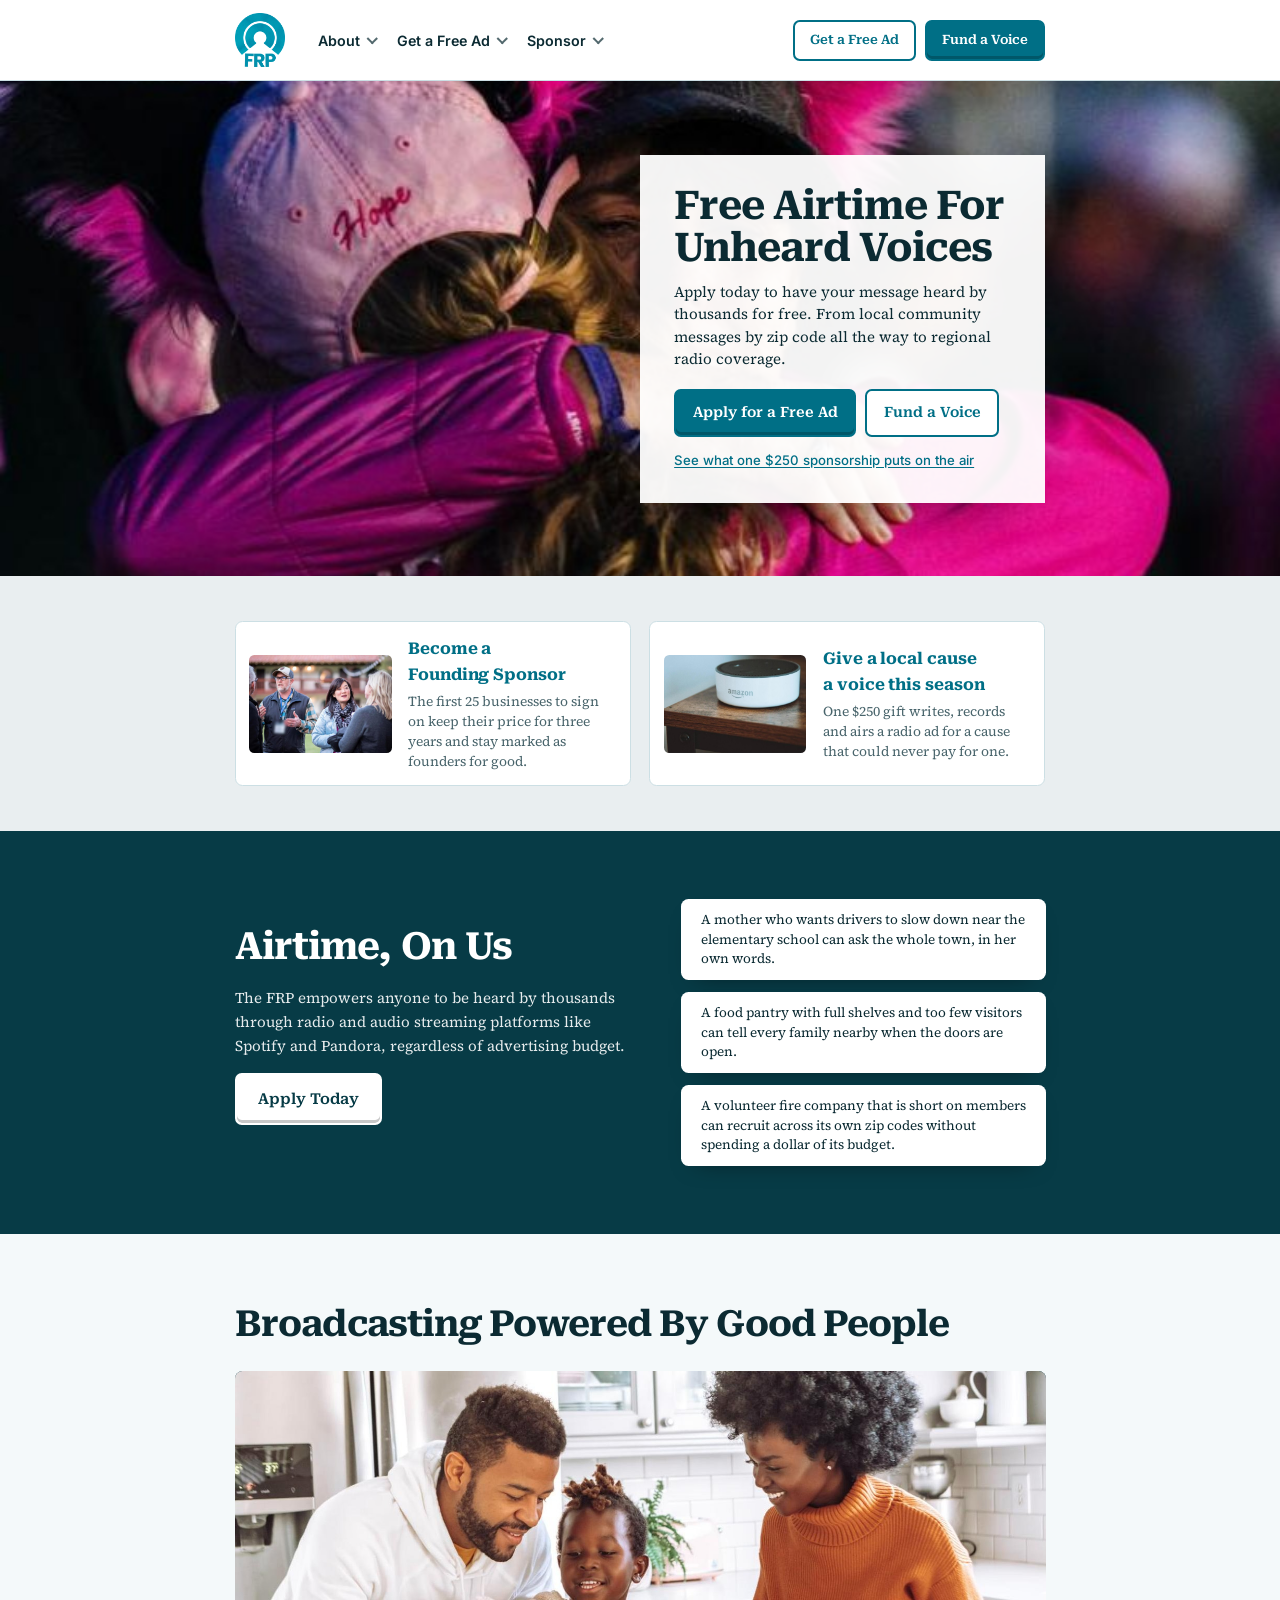
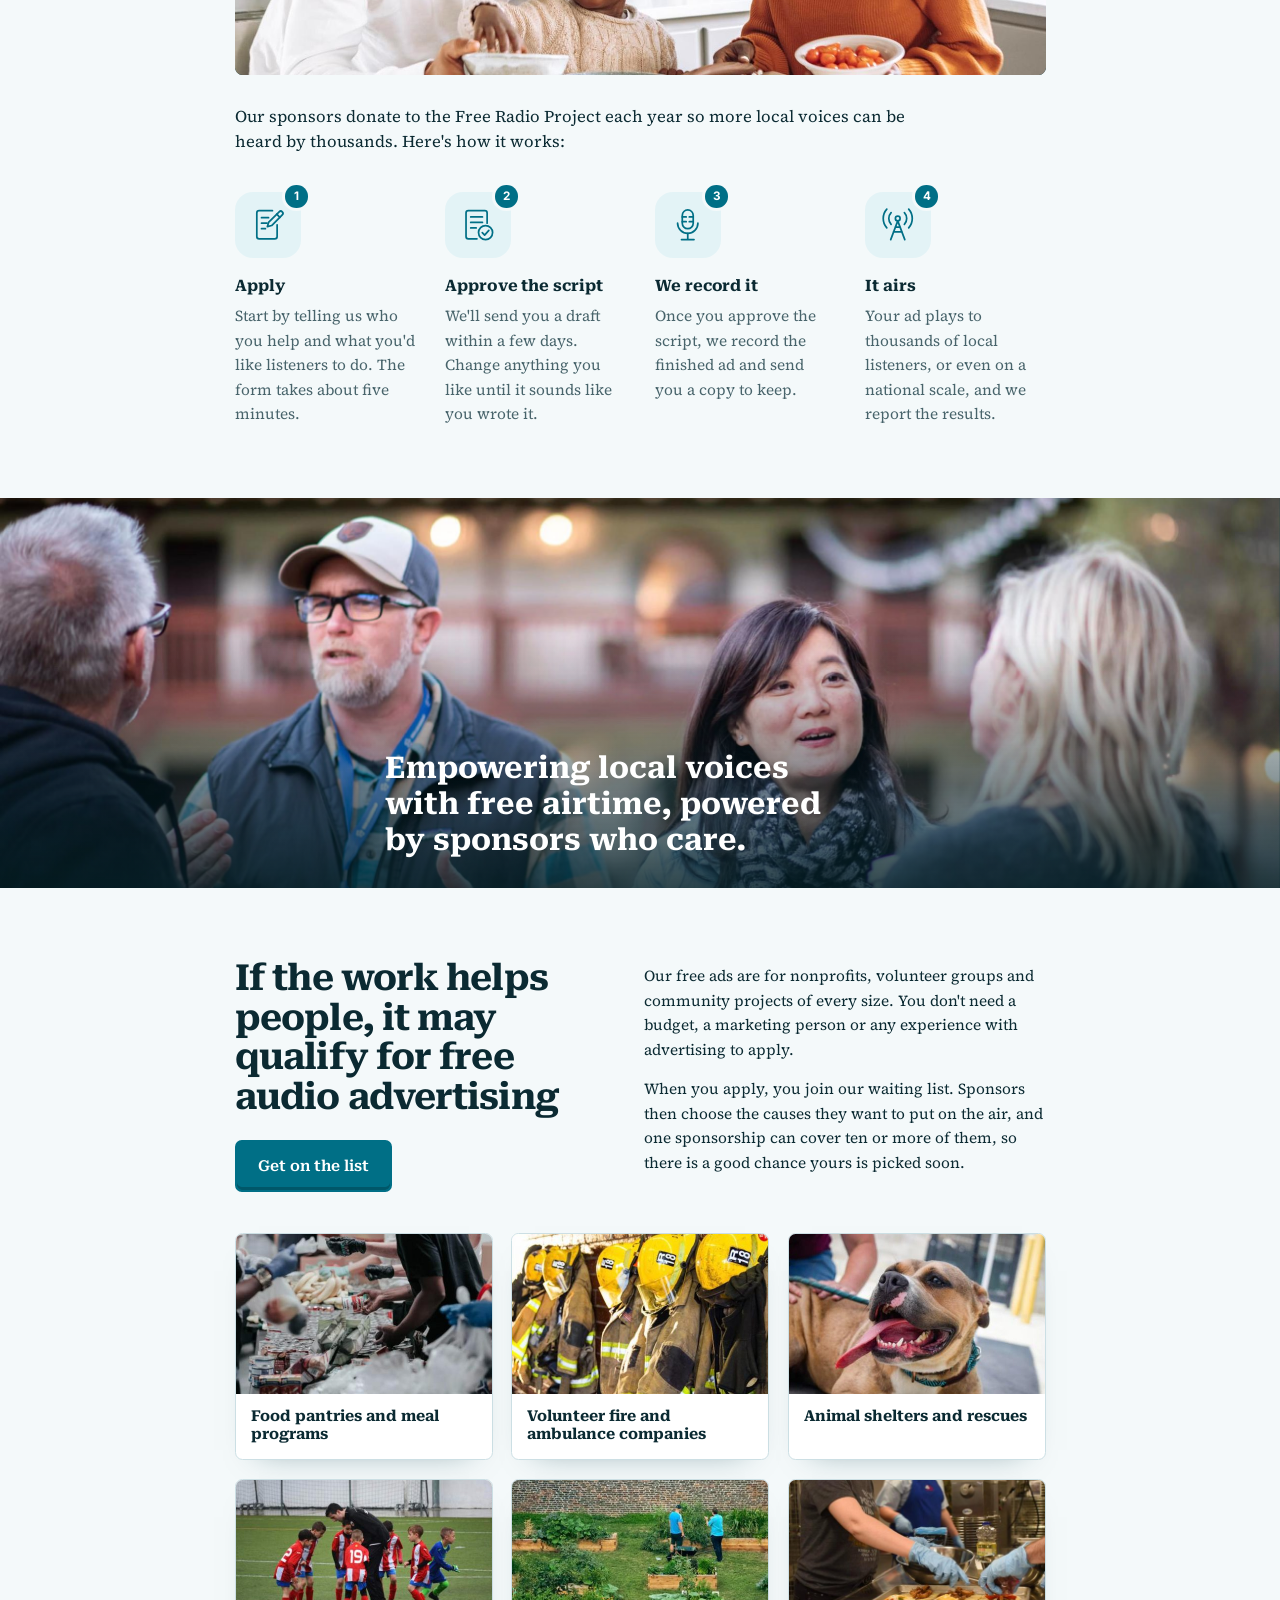
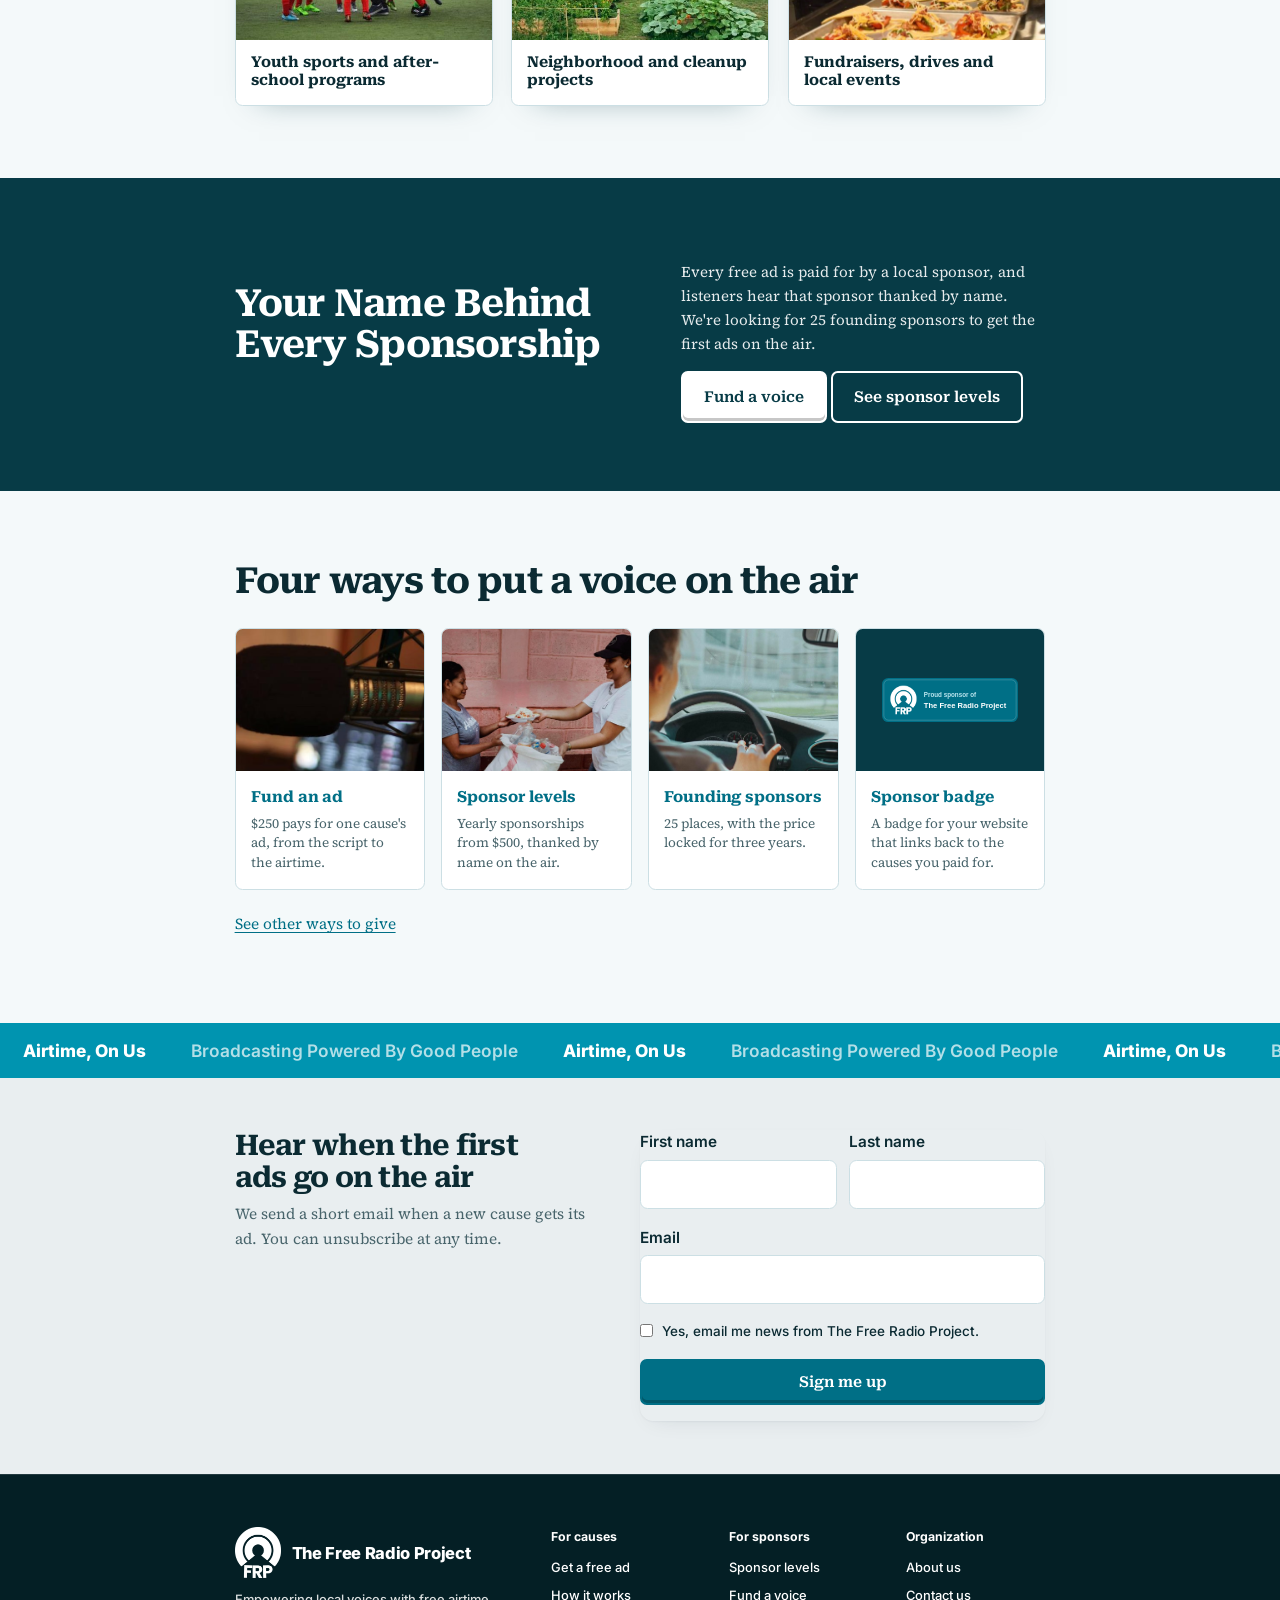
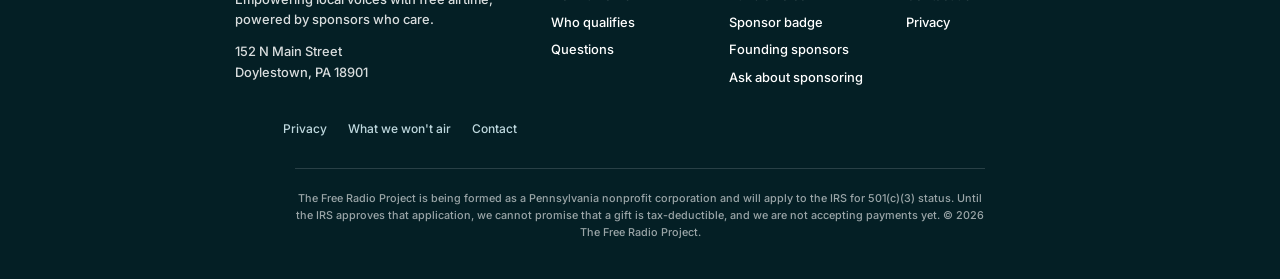
==== index.html @ 2c6e4152 "Connect forms, add email signup band and a stories band that stays hidden until ads exist Co-Authore" ====
<!doctype html>
<html lang="en"><head><script>if(location.hostname.slice(-20)==="freeradioproject.com"){location.replace("https://freeradioproject.org"+location.pathname+location.search+location.hash)}</script><meta charset="utf-8"><meta name="viewport" content="width=device-width,initial-scale=1">
<title>The Free Radio Project | Airtime, On Us</title><meta name="description" content="We write your radio ad, record it and air it for free. Local sponsors pay for the airtime.">
<meta property="og:title" content="The Free Radio Project | Airtime, On Us"><meta property="og:description" content="We write your radio ad, record it and air it for free. Local sponsors pay for the airtime."><meta property="og:type" content="website"><meta property="og:url" content="https://freeradioproject.org/">
<link rel="icon" href="favicon.png" type="image/png"><meta name="theme-color" content="#0094B0"><link rel="canonical" href="https://freeradioproject.org/">
<link rel="stylesheet" href="styles.css"></head><body>
<a class="skip" href="#main">Skip to content</a>
<div class="bar"><header class="wrap top"><a class="brand" href="index.html"><img src="logo.png" alt="The Free Radio Project" width="50" height="56"></a><nav class="nav" aria-label="Main"><div class="menu"><button type="button" aria-expanded="false">About</button><div class="sub"><a href="about.html">Our purpose</a><a href="index.html#how">How it works</a><a href="about.html#founder">Founder</a><a href="about.html#wont-air">What we won't air</a><a href="about.html#contact">Contact</a></div></div><div class="menu"><button type="button" aria-expanded="false">Get a Free Ad</button><div class="sub"><a href="index.html#who">Who qualifies</a><a href="apply.html">Apply</a><a href="apply.html#faq">Questions</a></div></div><div class="menu"><button type="button" aria-expanded="false">Sponsor</button><div class="sub"><a href="sponsors.html">Sponsor levels</a><a href="voices.html">Fund a voice</a><a href="sponsors.html#founding">Founding sponsors</a><a href="voices.html#badge">Sponsor badge</a></div></div></nav><div class="top-cta"><a class="btn small ghost" href="apply.html">Get a Free Ad</a><a class="btn small" href="voices.html">Fund a Voice</a></div></header></div>
<main id="main">
<div class="hero-full"><picture><source media="(max-width:900px)" srcset="img/hero.jpg"><img class="hero-bg" src="img/hero-wide.jpg" alt="Two women hugging at a charity walk" width="2654" height="743"></picture><div class="wrap"><div class="hero-card">
<h1>Free Airtime For Unheard&nbsp;Voices</h1>
<p class="lede">Apply today to have your message heard by thousands for free. From local community messages by zip code all the way to regional radio coverage.</p>
<div class="hero-cta"><a class="btn" href="apply.html">Apply for a Free Ad</a><a class="btn ghost" href="voices.html">Fund a Voice</a></div>
<a class="hero-link" href="voices.html">See what one $250 sponsorship puts on the air</a>
</div></div></div>
<section class="promo"><div class="wrap">
<a class="promo-tile" href="sponsors.html#founding"><img loading="lazy" src="img/hero-neighbors.jpg" alt="Neighbors talking at a community event" width="929" height="741"><div><h3>Become a Founding Sponsor</h3><p>The first 25 businesses to sign on keep their price for three years and stay marked as founders for good.</p></div></a>
<a class="promo-tile" href="voices.html"><img loading="lazy" src="img/speaker.jpg" alt="A smart speaker on a table at home" width="1566" height="629"><div><h3>Give a local cause a voice this season</h3><p>One $250 gift writes, records and airs a radio ad for a cause that could never pay for one.</p></div></a>
</div></section>

<section class="stories" data-stories hidden><div class="wrap"><h2>On the air now</h2><div class="story-cards"></div></div></section>

<section class="band"><div class="wrap">
<div><h2>Airtime, On&nbsp;Us</h2><p class="measure">The FRP empowers anyone to be heard by thousands through radio and audio streaming platforms like Spotify and Pandora, regardless of advertising budget.</p><p><a class="btn" href="apply.html">Apply Today</a></p></div>
<ul class="plain"><li>A mother who wants drivers to slow down near the elementary school can ask the whole town, in her own words.</li><li>A food pantry with full shelves and too few visitors can tell every family nearby when the doors are open.</li><li>A volunteer fire company that is short on members can recruit across its own zip codes without spending a dollar of its budget.</li></ul>
</div></section>

<section id="how"><div class="wrap">
<h2>Broadcasting Powered By Good People</h2>
<img class="wide" loading="lazy" src="img/kitchen.jpg" alt="A family cooking together in their kitchen" width="1557" height="626">
<p class="how-lede">Our sponsors donate to the Free Radio Project each year so more local voices can be heard by thousands. Here's how it works:</p>
<ol class="steps icons"><li><span class="step-ico"><svg class="ico" viewBox="0 0 48 48" width="48" height="48" fill="none" stroke="currentColor" stroke-width="2.2" stroke-linecap="round" stroke-linejoin="round" aria-hidden="true"><path d="M30 6H13a3 3 0 0 0-3 3v30a3 3 0 0 0 3 3h20a3 3 0 0 0 3-3V24"/><path d="M16 15h9M16 22h7M16 29h5"/><path d="M38.6 7.4a2.8 2.8 0 0 1 4 4L29 25l-5.5 1.5L25 21z"/><path d="M35.5 10.5l4 4"/></svg></span><h3>Apply</h3><p>Start by telling us who you help and what you'd like listeners to do. The form takes about five minutes.</p></li><li><span class="step-ico"><svg class="ico" viewBox="0 0 48 48" width="48" height="48" fill="none" stroke="currentColor" stroke-width="2.2" stroke-linecap="round" stroke-linejoin="round" aria-hidden="true"><path d="M36 22V9a3 3 0 0 0-3-3H12a3 3 0 0 0-3 3v30a3 3 0 0 0 3 3h11"/><path d="M15 14h15M15 21h15M15 28h7"/><circle cx="34" cy="34" r="9"/><path d="M29.8 34.2l3 3 5.4-6"/></svg></span><h3>Approve the script</h3><p>We'll send you a draft within a few days. Change anything you like until it sounds like you wrote it.</p></li><li><span class="step-ico"><svg class="ico" viewBox="0 0 48 48" width="48" height="48" fill="none" stroke="currentColor" stroke-width="2.2" stroke-linecap="round" stroke-linejoin="round" aria-hidden="true"><rect x="17" y="5" width="14" height="24" rx="7"/><path d="M17 14h5M17 20h5M26 14h5M26 20h5"/><path d="M11 22a13 13 0 0 0 26 0"/><path d="M24 35v8M16 43h16"/></svg></span><h3>We record it</h3><p>Once you approve the script, we record the finished ad and send you a copy to keep.</p></li><li><span class="step-ico"><svg class="ico" viewBox="0 0 48 48" width="48" height="48" fill="none" stroke="currentColor" stroke-width="2.2" stroke-linecap="round" stroke-linejoin="round" aria-hidden="true"><circle cx="24" cy="16" r="3"/><path d="M24 19l-9 24M24 19l9 24M18.5 33h11M20.800 27h6.400"/><path d="M15.5 8.500a11 11 0 0 0 0 15M32.500 8.500a11 11 0 0 1 0 15"/><path d="M10 4a18 18 0 0 0 0 24M38 4a18 18 0 0 1 0 24"/></svg></span><h3>It airs</h3><p>Your ad plays to thousands of local listeners, or even on a national scale, and we report the results.</p></li></ol>
</div></section>
<div class="bleed-wrap quote"><img src="img/talk.jpg" alt="Neighbors talking at a community event" width="2654" height="1473"><div class="bleed-text"><div class="wrap"><p>Empowering local voices with free airtime, powered by sponsors who care.</p></div></div></div>


<section id="who"><div class="wrap who-sec">
<div class="who-head"><div><h2>If the work helps people, it may qualify for free audio advertising</h2><p><a class="btn" href="apply.html">Get on the list</a></p></div><div><p>Our free ads are for nonprofits, volunteer groups and community projects of every size. You don't need a budget, a marketing person or any experience with advertising to apply.</p><p>When you apply, you join our waiting list. Sponsors then choose the causes they want to put on the air, and one sponsorship can cover ten or more of them, so there is a good chance yours is picked soon.</p></div></div>
<div class="tiles"><figure><img loading="lazy" src="img/food.jpg" alt="Volunteers sorting donated food" width="640" height="460"><figcaption>Food pantries and meal programs</figcaption></figure><figure><img loading="lazy" src="img/fire.jpg" alt="Firefighter coats and helmets hanging in a station" width="640" height="460"><figcaption>Volunteer fire and ambulance companies</figcaption></figure><figure><img loading="lazy" src="img/dog.jpg" alt="A rescue dog being petted" width="640" height="460"><figcaption>Animal shelters and rescues</figcaption></figure><figure><img loading="lazy" src="img/soccer.jpg" alt="A coach talking with a youth soccer team" width="640" height="460"><figcaption>Youth sports and after-school programs</figcaption></figure><figure><img loading="lazy" src="img/garden.jpg" alt="Neighbors working in a community garden" width="640" height="460"><figcaption>Neighborhood and cleanup projects</figcaption></figure><figure><img loading="lazy" src="img/kitchen-tile.jpg" alt="Volunteers preparing trays of food in a community kitchen" width="640" height="460"><figcaption>Fundraisers, drives and local events</figcaption></figure></div>
</div></section>






<section class="band"><div class="wrap">
<div><h2>Your Name Behind Every Sponsorship</h2></div>
<div><p>Every free ad is paid for by a local sponsor, and listeners hear that sponsor thanked by name. We're looking for 25 founding sponsors to get the first ads on the air.</p><a class="btn" href="voices.html">Fund a voice</a> <a class="btn ghost" href="sponsors.html">See sponsor levels</a></div>
</div></section>
<section class="ways"><div class="wrap">
<h2>Four ways to put a voice on the air</h2>
<div class="way-cards">
<a class="way" href="voices.html"><img loading="lazy" src="img/mic.jpg" alt="A studio microphone ready to record" width="888" height="331"><div><h3>Fund an ad</h3><p>$250 pays for one cause's ad, from the script to the airtime.</p></div></a>
<a class="way" href="sponsors.html"><img loading="lazy" src="img/give.jpg" alt="A volunteer smiling as she hands a plate of food to a neighbor" width="1080" height="686"><div><h3>Sponsor levels</h3><p>Yearly sponsorships from $500, thanked by name on the air.</p></div></a>
<a class="way" href="sponsors.html#founding"><img loading="lazy" src="img/drive.jpg" alt="A driver on the road with the radio on" width="1568" height="588"><div><h3>Founding sponsors</h3><p>25 places, with the price locked for three years.</p></div></a>
<a class="way" href="voices.html#badge"><span class="way-badge"><img loading="lazy" src="badge.svg" alt="Proud sponsor of The Free Radio Project badge" width="260" height="84"></span><div><h3>Sponsor badge</h3><p>A badge for your website that links back to the causes you paid for.</p></div></a>
</div>
<p><a href="sponsors.html#ask">See other ways to give</a></p>
</div></section></main>
<div class="ticker" aria-hidden="true"><div><span>Airtime, On Us</span><span>Broadcasting Powered By Good People</span><span>Airtime, On Us</span><span>Broadcasting Powered By Good People</span><span>Airtime, On Us</span><span>Broadcasting Powered By Good People</span><span>Airtime, On Us</span><span>Broadcasting Powered By Good People</span><span>Airtime, On Us</span><span>Broadcasting Powered By Good People</span><span>Airtime, On Us</span><span>Broadcasting Powered By Good People</span></div></div>
<section class="signup"><div class="wrap"><div><h2>Hear when the first ads go on the air</h2><p>We send a short email when a new cause gets its ad. You can unsubscribe at any time.</p></div>
<form data-form="newsletter" data-done="Thank you. You are on the list.">
<div class="two"><label>First name<input name="first_name" autocomplete="given-name" required></label><label>Last name<input name="last_name" autocomplete="family-name" required></label></div>
<label>Email<input type="email" name="email" autocomplete="email" required></label>
<label class="check"><input type="checkbox" name="consent" value="yes" required><span>Yes, email me news from The Free Radio Project.</span></label>
<div class="hp" aria-hidden="true"><label>Leave this empty<input name="website" tabindex="-1" autocomplete="off"></label></div>
<button class="btn" type="submit">Sign me up</button><p class="status" role="status"></p>
</form></div></section>
<footer><div class="wrap"><div class="cols">
<div><a class="brand" href="index.html"><img src="logo-white.png" alt="" width="58" height="64">The Free Radio Project</a><p>Empowering local voices with free airtime, powered by sponsors who care.</p><p>152 N Main Street<br>Doylestown, PA 18901</p></div>
<div><h4>For causes</h4><ul><li><a href="apply.html">Get a free ad</a></li><li><a href="index.html#how">How it works</a></li><li><a href="index.html#who">Who qualifies</a></li><li><a href="apply.html#faq">Questions</a></li></ul></div>
<div><h4>For sponsors</h4><ul><li><a href="sponsors.html">Sponsor levels</a></li><li><a href="voices.html">Fund a voice</a></li><li><a href="voices.html#badge">Sponsor badge</a></li><li><a href="sponsors.html#founding">Founding sponsors</a></li><li><a href="sponsors.html#ask">Ask about sponsoring</a></li></ul></div>
<div><h4>Organization</h4><ul><li><a href="about.html">About us</a></li><li><a href="about.html#contact">Contact us</a></li><li><a href="privacy.html">Privacy</a></li></ul></div>
</div><p class="legal"><a href="privacy.html">Privacy</a><a href="about.html#wont-air">What we won't air</a><a href="about.html#contact">Contact</a></p><small>The Free Radio Project is being formed as a Pennsylvania nonprofit corporation and will apply to the IRS for 501(c)(3) status. Until the IRS approves that application, we cannot promise that a gift is tax-deductible, and we are not accepting payments yet. &copy; 2026 The Free Radio Project.</small></div></footer>
<script>window.HMFF_FORM_ENDPOINT="https://hook.us2.make.com/hjlm2qmpsatp27aw465t7ad369q92t67";window.FRP_VOICES={waiting:[],onair:[]};</script><script src="site.js"></script></body></html>
---- styles.css ----
@font-face{font-family:'Roboto Serif';font-style:normal;font-weight:600;font-display:swap;src:url(fonts/roboto-serif-latin-600-normal.woff2) format('woff2')}
@font-face{font-family:'Roboto Serif';font-style:normal;font-weight:700;font-display:swap;src:url(fonts/roboto-serif-latin-700-normal.woff2) format('woff2')}
@font-face{font-family:'Roboto Serif';font-style:normal;font-weight:800;font-display:swap;src:url(fonts/roboto-serif-latin-800-normal.woff2) format('woff2')}
@font-face{font-family:'Inter';font-style:normal;font-weight:500;font-display:swap;src:url(fonts/inter-latin-500-normal.woff2) format('woff2')}
@font-face{font-family:'Inter';font-style:normal;font-weight:600;font-display:swap;src:url(fonts/inter-latin-600-normal.woff2) format('woff2')}
@font-face{font-family:'Inter';font-style:normal;font-weight:700;font-display:swap;src:url(fonts/inter-latin-700-normal.woff2) format('woff2')}
@font-face{font-family:'Inter';font-style:normal;font-weight:800;font-display:swap;src:url(fonts/inter-latin-800-normal.woff2) format('woff2')}
@font-face{font-family:'Source Serif 4';font-style:normal;font-weight:400;font-display:swap;src:url(fonts/source-serif-4-latin-400-normal.woff2) format('woff2')}
@font-face{font-family:'Source Serif 4';font-style:normal;font-weight:600;font-display:swap;src:url(fonts/source-serif-4-latin-600-normal.woff2) format('woff2')}
:root{
  --sky:#F2F6FA; --ink:#0F2238; --amber:#FFB200; --needle:#E23A2E;
  --slate:#4D6680; --line:#C9D6E3; --white:#FFFFFF;
  --display:"Roboto Serif",Georgia,serif;
  --body:"Source Serif 4",Georgia,"Times New Roman",serif;--ui:"Inter",system-ui,sans-serif;
}
*{box-sizing:border-box}
html{scroll-behavior:smooth}
body{margin:0;background:var(--sky);color:var(--ink);font-family:var(--body);font-size:1.0625rem;line-height:1.6}
img,svg{max-width:100%}
a{color:var(--ink);text-underline-offset:.18em}
a:focus-visible,button:focus-visible,input:focus-visible,select:focus-visible,textarea:focus-visible,.station:focus-visible{outline:3px solid var(--needle);outline-offset:3px}
.wrap{max-width:68rem;margin:0 auto;padding:0 1.5rem}
.skip{position:absolute;left:-999px}
.skip:focus{left:1rem;top:1rem;background:var(--white);padding:.5rem 1rem;z-index:9}

/* header */
.top{display:flex;align-items:center;justify-content:space-between;gap:1rem;padding-block:1.25rem;flex-wrap:wrap}
.brand{font-family:var(--display);font-weight:800;font-size:1.35rem;letter-spacing:-.02em;text-decoration:none;display:flex;align-items:center;gap:.55rem}
.brand i{display:inline-block;width:.8rem;height:.8rem;border-radius:50%;background:var(--needle)}
.nav{display:flex;gap:1.4rem;flex-wrap:wrap;align-items:center}
.nav a{text-decoration:none;font-weight:500}
.nav a:hover{text-decoration:underline}
.nav a[aria-current=page]{text-decoration:underline;text-decoration-thickness:2px}
.btn{display:inline-block;background:var(--ink);color:var(--white);font-family:var(--body);font-weight:600;font-size:1rem;padding:.8rem 1.4rem;border-radius:999px;border:2px solid var(--ink);text-decoration:none;cursor:pointer}
.btn:hover{background:var(--white);color:var(--ink)}
.btn.amber{background:var(--amber);color:var(--ink);border-color:var(--amber)}
.btn.amber:hover{background:var(--white)}
.btn.ghost{background:transparent;color:var(--ink)}
.btn.ghost:hover{background:var(--ink);color:var(--white)}

/* hero */
.hero{padding-block:3.5rem 2rem}
.hero h1{font-family:var(--display);font-weight:800;font-size:clamp(2.6rem,9.5vw,7.25rem);line-height:.92;letter-spacing:-.045em;margin:0 0 1.5rem}
.hero p.lede{font-size:clamp(1.15rem,2.2vw,1.45rem);max-width:36rem;margin:0 0 2rem;line-height:1.45}
.cta{display:flex;gap:.8rem;flex-wrap:wrap}

/* dial */
.dial{margin:3rem 0 0;background:var(--ink);color:var(--white);border-radius:1.25rem;padding:1.75rem 1.5rem 1.5rem}
.dial-band{position:relative;height:5.5rem;border-bottom:2px solid rgba(255,255,255,.35);
  background:repeating-linear-gradient(90deg,rgba(255,255,255,.55) 0 2px,transparent 2px 2.5%),repeating-linear-gradient(90deg,rgba(255,255,255,.9) 0 2px,transparent 2px 12.5%);
  background-size:100% 1rem,100% 2rem;background-repeat:no-repeat;background-position:bottom left,bottom left}
.needle{position:absolute;top:0;bottom:-2px;left:6.25%;width:4px;margin-left:-2px;background:var(--needle);border-radius:2px;transition:left .5s cubic-bezier(.3,.8,.3,1)}
.needle::before{content:"";position:absolute;top:-.35rem;left:50%;width:1rem;height:1rem;margin-left:-.5rem;border-radius:50%;background:var(--needle)}
.stations{display:grid;grid-template-columns:repeat(8,1fr);margin-top:.75rem}
.station{background:none;border:0;color:rgba(255,255,255,.7);font:500 .95rem/1.2 var(--body);padding:.6rem .2rem;cursor:pointer;text-align:center;border-radius:.4rem}
.station[aria-pressed=true]{color:var(--amber);font-weight:700}
.sample{margin:1.25rem 0 0;padding-top:1.25rem;border-top:1px solid rgba(255,255,255,.2);min-height:7.5rem}
.sample small{display:block;color:rgba(255,255,255,.65);margin-bottom:.4rem;font-size:.9rem}
.sample q{font-family:var(--display);font-weight:600;font-size:clamp(1.2rem,2.6vw,1.75rem);line-height:1.3;quotes:"\201C" "\201D"}

/* sections */
section{padding:4.5rem 0}
h2{font-family:var(--display);font-weight:800;font-size:clamp(2.1rem,5vw,3.6rem);line-height:1;letter-spacing:-.035em;margin:0 0 1.25rem}
h3{font-family:var(--display);font-weight:700;font-size:1.4rem;letter-spacing:-.015em;margin:0 0 .4rem}
.measure{max-width:40rem}
.split{display:grid;grid-template-columns:1fr 1fr;gap:3rem;align-items:start}
.steps{list-style:none;margin:2.5rem 0 0;padding:0;display:grid;grid-template-columns:repeat(4,1fr);gap:2rem;counter-reset:s}
.steps li{counter-increment:s;border-top:3px solid var(--ink);padding-top:1rem}
.steps li::before{content:counter(s);font-family:var(--display);font-weight:800;font-size:2.4rem;line-height:1;display:block;margin-bottom:.5rem}
.steps p{margin:0;color:var(--slate)}
.band{background:var(--amber)}
.band .wrap{display:grid;grid-template-columns:1.1fr 1fr;gap:3rem;align-items:center}
.band h2{font-size:clamp(2.6rem,7vw,5rem)}
.plain{list-style:none;padding:0;margin:0}
.plain li{padding:1rem 0;border-top:1px solid var(--line)}
.plain li:last-child{border-bottom:1px solid var(--line)}
.band .plain li{border-color:rgba(15,34,56,.3)}
.plain strong{font-family:var(--display);font-size:1.15rem}
.who{columns:2;column-gap:3rem;padding:0;margin:1.5rem 0 0;list-style:none}
.who li{padding:.55rem 0;border-bottom:1px solid var(--line);break-inside:avoid}
.ledger{width:100%;border-collapse:collapse;margin-top:1.5rem}
.ledger th,.ledger td{text-align:left;padding:.9rem .75rem .9rem 0;border-bottom:1px solid var(--line);vertical-align:top}
.ledger th{font-family:var(--display);font-size:1.1rem;white-space:nowrap}
.ledger td.amt{font-family:var(--display);font-weight:700;white-space:nowrap}
.note{background:var(--white);border-left:5px solid var(--amber);padding:1.1rem 1.25rem;border-radius:0 .6rem .6rem 0;margin:1.5rem 0}
.muted{color:var(--slate)}

/* forms */
form{display:grid;gap:1.1rem;max-width:36rem}
label{font-weight:600;display:grid;gap:.35rem}
label span{font-weight:400;color:var(--slate);font-size:.95rem}
input,select,textarea{font:inherit;color:var(--ink);background:var(--white);border:2px solid var(--line);border-radius:.6rem;padding:.75rem .9rem;width:100%}
input:hover,select:hover,textarea:hover{border-color:var(--slate)}
textarea{min-height:8rem;resize:vertical}
.hp{position:absolute;left:-9999px}
.status{font-weight:600;margin:0}
.status.ok{color:#17663A}.status.err{color:#B3261E}

/* footer */
footer{background:var(--ink);color:rgba(255,255,255,.85);padding:3rem 0;margin-top:3rem}
footer a{color:var(--white)}
footer .cols{display:grid;grid-template-columns:2fr 1fr 1fr;gap:2.5rem}
footer .brand{color:var(--white)}
footer ul{list-style:none;padding:0;margin:0;display:grid;gap:.45rem}
footer small{display:block;margin-top:2rem;color:rgba(255,255,255,.6);max-width:48rem}

@media (max-width:820px){
  .split,.band .wrap,footer .cols{grid-template-columns:1fr;gap:2rem}
  .steps{grid-template-columns:1fr 1fr}
  .stations{grid-template-columns:repeat(4,1fr);row-gap:.25rem}
  .who{columns:1}
  section{padding:3.25rem 0}
  .ledger th{white-space:normal}
}
@media (max-width:480px){.steps{grid-template-columns:1fr}}
@media (prefers-reduced-motion:reduce){.needle{transition:none}html{scroll-behavior:auto}}

/* refinement pass */
html{-webkit-text-size-adjust:100%}
body{-webkit-font-smoothing:antialiased;-moz-osx-font-smoothing:grayscale;text-rendering:optimizeLegibility}
::selection{background:var(--amber);color:var(--ink)}
h1,h2,h3{text-wrap:balance}
p{text-wrap:pretty}
h2{font-size:clamp(1.9rem,4.2vw,3rem);line-height:1.04;letter-spacing:-.03em}
.band h2{font-size:clamp(2.4rem,6vw,4.25rem)}
h4{font-family:var(--display);font-size:.95rem;font-weight:700;margin:0 0 .75rem;color:var(--white)}
.bar{position:sticky;top:0;z-index:5;background:rgba(242,246,250,.94);backdrop-filter:saturate(1.4) blur(8px);border-bottom:1px solid var(--line)}
.top{padding-block:.85rem}
.nav{gap:1.6rem}
.nav a:not(.btn){font-size:.98rem;padding:.35rem 0;border-bottom:2px solid transparent}
.nav a:not(.btn):hover{text-decoration:none;border-bottom-color:var(--line)}
.nav a[aria-current=page]:not(.btn){text-decoration:none;border-bottom-color:var(--ink)}
.btn{transition:background-color .15s,color .15s,transform .05s}
.btn:active{transform:translateY(1px)}
.btn.small{padding:.5rem 1rem;font-size:.92rem}
.hero{padding-block:4.5rem 3.5rem}
.status-line{margin:1.75rem 0 0;color:var(--slate);font-size:.98rem;padding-left:1rem;border-left:3px solid var(--amber)}
.crumb{padding-block:1.25rem 0;font-size:.92rem;color:var(--slate);display:flex;gap:.5rem}
.crumb a{color:var(--slate)}
.crumb+.wrap>section{padding-top:2rem}
.steps li{border-top-width:2px}
.steps h3{font-size:1.2rem}
.ledger{font-size:1rem}
.ledger th,.ledger td{padding:1.05rem 1.25rem 1.05rem 0}
.ledger thead th{font-family:var(--body);font-size:.85rem;font-weight:600;color:var(--slate);border-bottom:2px solid var(--ink);padding-block:.6rem}
.ledger tbody tr:hover{background:rgba(255,255,255,.6)}
.faq details{border-top:1px solid var(--line)}
.faq details:last-child{border-bottom:1px solid var(--line)}
.faq summary{cursor:pointer;list-style:none;padding:1.05rem 2rem 1.05rem 0;font-family:var(--display);font-weight:700;font-size:1.12rem;position:relative}
.faq summary::-webkit-details-marker{display:none}
.faq summary::after{content:"+";position:absolute;right:.25rem;top:.85rem;font-weight:500;font-size:1.4rem;color:var(--slate)}
.faq details[open] summary::after{content:"\2212"}
.faq details p{margin:0 0 1.15rem;max-width:36rem;color:var(--slate)}
form{background:var(--white);padding:1.75rem;border:1px solid var(--line);border-radius:.9rem;box-shadow:0 1px 2px rgba(15,34,56,.04),0 8px 24px -12px rgba(15,34,56,.12)}
input,select,textarea{border-width:1.5px;border-radius:.5rem}
input:focus,select:focus,textarea:focus{border-color:var(--ink)}
.note{border:1px solid var(--line);border-left:5px solid var(--amber)}
footer{padding:3.5rem 0 2.5rem;margin-top:0}
footer .cols{grid-template-columns:2fr 1fr 1fr 1fr}
footer p{margin:.75rem 0 0;max-width:22rem}
footer a{text-decoration:none}
footer a:hover{text-decoration:underline}
footer small{border-top:1px solid rgba(255,255,255,.15);padding-top:1.5rem;max-width:none;line-height:1.55}
@media (max-width:820px){footer .cols{grid-template-columns:1fr 1fr}.nav{gap:1rem}.nav .btn.small{display:none}.hero{padding-block:2.75rem 2.5rem}form{padding:1.25rem}}
@media print{.bar,footer,.cta,form{display:none}body{background:#fff;font-size:11pt}section{padding:1rem 0}.band{background:none}}


/* FRP brand colors, taken from the logo */
:root{--sky:#F4F9FA;--ink:#0B2A32;--amber:#0094B0;--needle:#0094B0;--slate:#48646B;--line:#CCDFE4;--teal:#0094B0;--teal-dark:#006F86;--deep:#073B46}
.brand{gap:.7rem}
.brand img{display:block;height:2.6rem;width:auto}
footer .brand img{height:3.4rem}
.bar{background:rgba(244,249,250,.95)}
a{color:var(--teal-dark)}
.nav a,.brand,.crumb a{color:var(--ink)}
.btn{background:var(--teal-dark);border-color:var(--teal-dark);color:#fff}
.btn:hover{background:#fff;color:var(--teal-dark)}
.btn.ghost{background:transparent;color:var(--teal-dark)}
.btn.ghost:hover{background:var(--teal-dark);color:#fff}
.band{background:var(--deep);color:#fff}
.band h2{color:#fff}
.band p{color:rgba(255,255,255,.9)}
.band .plain li{border-color:rgba(255,255,255,.22)}
.band .plain strong{color:#7FD6E8}
.band .btn{background:#fff;border-color:#fff;color:var(--deep)}
.band .btn:hover{background:transparent;color:#fff}
.steps li{border-top-color:var(--teal)}
.steps li::before{color:var(--teal-dark)}
.status-line{border-left-color:var(--teal)}
.ledger thead th{border-bottom-color:var(--teal)}
.ledger td.amt{color:var(--teal-dark)}
.note{border-left-color:var(--teal)}
footer{background:var(--deep)}
::selection{background:#BFE9F2;color:var(--ink)}
footer a,footer .brand{color:#fff}
.nav .btn{color:#fff}
.nav .btn:hover{color:var(--teal-dark)}
footer{background:#041F25;border-top:1px solid rgba(255,255,255,.12)}
#faq+.band{background:var(--teal-dark)}
#faq+.band p{color:#fff}
#faq+.band .btn{color:var(--teal-dark)}
#faq+.band .btn:hover{color:#fff}
#faq+.band h2{color:#fff}

/* hero airwaves */
.hero-wrap{position:relative;overflow:hidden}
.waves{position:absolute;inset:0;width:100%;height:100%;pointer-events:none}
.hero-wrap .hero{position:relative}
/* sponsor portal */
.voices{display:grid;grid-template-columns:repeat(auto-fill,minmax(17rem,1fr));gap:1rem;margin:1rem 0 2.5rem}
.voice{background:#fff;border:1px solid var(--line);border-radius:.9rem;padding:1.25rem;display:flex;flex-direction:column;gap:.6rem}
.voice h4{margin:0;font-size:1.1rem}
.voice p{margin:0;color:var(--slate);font-size:.98rem}
.voice .meta{font-size:.88rem;color:var(--slate)}
.voice .btn{margin-top:auto;align-self:flex-start}
.voice.sample{border-style:dashed;background:transparent}
.voices .empty{grid-column:1/-1;color:var(--slate);margin:0;padding:1rem 0;border-top:1px solid var(--line);border-bottom:1px solid var(--line)}
.embed{background:#fff;border:1px solid var(--line);border-radius:.6rem;padding:1rem;overflow-x:auto;font-size:.85rem;max-width:44rem}
.embed code{white-space:pre-wrap;word-break:break-all}
img.badge{max-width:100%;height:auto}

/* brand pass: photos, lockup, ticker */
.brand span{display:flex;flex-direction:column;line-height:1.1}
.brand small{font-size:.72rem;font-weight:600;color:var(--teal-dark);letter-spacing:.01em;margin-top:.15rem}
footer .brand small{color:#7FD6E8}
.hero-grid{display:grid;grid-template-columns:1.15fr .85fr;gap:3rem;align-items:center}
.hero-grid h1{font-size:clamp(2.6rem,6.2vw,5.4rem)}
.hero-photo{position:relative;margin:0}
.hero-photo img{display:block;width:100%;height:auto;aspect-ratio:9/10;object-fit:cover;border-radius:1.5rem 1.5rem 1.5rem 6rem;background:var(--teal)}
.seal{position:absolute;left:-1.75rem;bottom:1.5rem;width:8.25rem;height:8.25rem;border-radius:50%;background:var(--teal);color:#fff;display:grid;place-items:center;text-align:center;font-family:var(--display);font-weight:800;font-size:1.2rem;line-height:1.05;transform:rotate(-8deg);box-shadow:0 0 0 6px var(--sky)}
.tiles{display:grid;grid-template-columns:repeat(3,1fr);gap:1.25rem;margin-top:2.25rem}
.tiles figure{margin:0;position:relative;border-radius:1rem;overflow:hidden;background:var(--deep)}
.tiles img{display:block;width:100%;height:100%;aspect-ratio:64/46;object-fit:cover}
.tiles figcaption{position:absolute;left:0;right:0;bottom:0;padding:2.5rem 1rem .9rem;color:#fff;font-weight:700;font-size:1.02rem;line-height:1.25;background:linear-gradient(transparent,rgba(4,31,37,.88))}
.who-sec>div:first-child{max-width:44rem}
img.wide{display:block;width:100%;height:auto;aspect-ratio:16/6;object-fit:cover;border-radius:1.25rem;margin:1.75rem 0 2.25rem;background:var(--deep)}
.ticker{background:var(--teal);color:#fff;overflow:hidden;white-space:nowrap;padding:.9rem 0;font-family:var(--display);font-weight:800;font-size:1.15rem}
.ticker div{display:inline-block;animation:tick 60s linear infinite}
.ticker span{margin:0 1.5rem}
.ticker span:nth-child(even){opacity:.7;font-weight:600}
@keyframes tick{to{transform:translateX(-50%)}}
@media (prefers-reduced-motion:reduce){.ticker div{animation:none}}
@media (max-width:820px){.hero-grid{grid-template-columns:1fr;gap:2rem}.hero-photo img{aspect-ratio:4/3}.seal{left:auto;right:1rem;bottom:-1.5rem;width:6.5rem;height:6.5rem;font-size:1rem}.tiles{grid-template-columns:1fr 1fr;gap:.75rem}.tiles figcaption{font-size:.9rem}img.wide{aspect-ratio:16/9}}
@media print{.ticker,.waves{display:none}}

/* serif body, sans interface */
body{font-size:1.09rem;line-height:1.62}
.btn,.nav,.crumb,form,label,input,select,textarea,button,footer,.tiles figcaption,.voice .meta,.embed,.skip{font-family:var(--ui)}
strong,b{font-weight:600}
/* smaller footer */
footer{font-size:.86rem}
footer .brand{font-size:1.1rem}
footer h4{font-size:.82rem}
footer p{font-size:.86rem}
footer small{font-size:.72rem;text-align:center;max-width:46rem;margin-inline:auto}

.hero p.lede{font-size:clamp(1rem,1.5vw,1.15rem);max-width:32rem}

/* serif titles, wider hero photo */
h1,h2,.hero h1{letter-spacing:-.025em;font-weight:700}
.hero-grid h1{font-size:clamp(2.2rem,4.1vw,3.5rem);line-height:1.05}
h3,.faq summary{letter-spacing:-.005em}
.brand,.ticker,h4{font-family:var(--ui)}
.hero-grid{grid-template-columns:1fr 1.05fr;gap:2.5rem}
.hero-photo img{aspect-ratio:5/4;border-radius:1.25rem}
@media (max-width:820px){.hero-grid{grid-template-columns:1fr}.hero-photo img{aspect-ratio:5/4}}

.hero .cta{display:grid;grid-template-columns:1fr 1fr;gap:.75rem;max-width:30rem}
.hero .cta .btn{text-align:center;padding-inline:.75rem;white-space:nowrap}
@media (max-width:420px){.hero .cta .btn{font-size:.9rem;padding-inline:.5rem}}

.nav a:not(.btn){font-size:.86rem}
.nav{gap:1.35rem}
.nav .btn.small{font-size:.84rem;padding:.45rem .9rem}

.who-sec>div.who-head:first-child{max-width:none;display:grid;grid-template-columns:1fr 1.1fr;gap:3rem;align-items:start}
.who-head h2{margin:0}
.who-head p:first-child{margin-top:.35rem}
.who-head p:last-child{margin-bottom:0}
.tiles{margin-top:2.75rem}
@media (max-width:820px){.who-sec>.who-head{grid-template-columns:1fr;gap:1.25rem}}

/* motion */
@media (prefers-reduced-motion:no-preference){
  .js [data-rv]{opacity:0;transform:translateY(26px);transition:opacity .9s cubic-bezier(.2,.7,.2,1),transform .9s cubic-bezier(.2,.7,.2,1);transition-delay:var(--d,0s);will-change:opacity,transform}
  .js [data-rv].in{opacity:1;transform:none}
  .js .hero-grid h1,.js .hero-grid .lede,.js .hero-grid .cta{animation:rise .9s cubic-bezier(.2,.7,.2,1) both}
  .js .hero-grid .lede{animation-delay:.12s}
  .js .hero-grid .cta{animation-delay:.24s}
  .js .hero-photo{animation:unveil 1.2s cubic-bezier(.2,.7,.2,1) .15s both;overflow:hidden;border-radius:1.25rem}
  .js .hero-photo img{animation:settle 1.8s cubic-bezier(.2,.7,.2,1) .15s both}
  @keyframes rise{from{opacity:0;transform:translateY(24px)}to{opacity:1;transform:none}}
  @keyframes unveil{from{opacity:0;clip-path:inset(0 0 100% 0 round 1.25rem)}to{opacity:1;clip-path:inset(0 0 0 0 round 1.25rem)}}
  @keyframes settle{from{transform:scale(1.12)}to{transform:scale(1)}}
  .tiles img,img.wide{transition:transform 1.1s cubic-bezier(.2,.7,.2,1)}
  .tiles figure:hover img{transform:scale(1.06)}
  .btn{transition:background-color .2s,color .2s,transform .25s cubic-bezier(.2,.7,.2,1),box-shadow .25s}
  .btn:hover{transform:translateY(-2px);box-shadow:0 10px 22px -12px rgba(0,111,134,.7)}
  .btn:active{transform:translateY(0)}
  .steps li{position:relative}
  .js .steps li::after{content:"";position:absolute;left:0;top:-2px;height:2px;width:100%;background:var(--teal);transform:scaleX(0);transform-origin:left;transition:transform 1s cubic-bezier(.2,.7,.2,1);transition-delay:calc(var(--d,0s) + .15s)}
  .js .steps li.in::after{transform:scaleX(1)}
  .faq details[open]>*:not(summary){animation:rise .45s cubic-bezier(.2,.7,.2,1) both}
  .nav a:not(.btn){transition:border-color .2s,color .2s}
}

img.wide{object-position:50% 12%}
.who-head h2{margin:0 0 1.5rem}
.who-head>div:first-child p{margin:0}
.btn{font-family:var(--display);font-weight:600;letter-spacing:0}

#faq .split{align-items:stretch}
#faq .split>div:first-child{display:flex;flex-direction:column}
.faq-photo{display:block;width:100%;flex:1;min-height:12rem;object-fit:cover;border-radius:1.25rem;margin-top:1.5rem}
#faq+.band h2{font-size:clamp(1.8rem,3.4vw,2.7rem);line-height:1.08}
@media (max-width:820px){.faq-photo{flex:none;height:12rem}}

/* full-width parallax photo */
.bleed-wrap{position:relative;overflow:hidden;height:clamp(15rem,44vw,36rem);background:var(--deep)}
.bleed-wrap img{position:absolute;left:0;top:0;width:100%;height:136%;object-fit:cover;object-position:50% 35%;transform:translate3d(0,var(--py,0px),0);will-change:transform}
.js .bleed-wrap[data-rv]{opacity:1;transform:none}
/* example pills */
.band .plain{display:grid;gap:.8rem}
.band .plain li,.band .plain li:last-child{background:#fff;color:var(--ink);border:0;border-radius:1.6rem;padding:.85rem 1.4rem .85rem 2.6rem;font-size:.95rem;line-height:1.45;position:relative;box-shadow:0 10px 24px -16px rgba(0,0,0,.6)}
.band .plain li::before{content:"";position:absolute;left:1.15rem;top:1.35rem;width:.6rem;height:.6rem;border-radius:50%;background:var(--teal);box-shadow:0 0 0 4px rgba(0,148,176,.18)}

.sec-head{display:grid;grid-template-columns:1.15fr 1fr;gap:3rem;align-items:end}
.sec-head h2{margin:0;font-size:clamp(1.9rem,3.6vw,3rem);line-height:1.06}
.sec-head p{margin:0 0 .3rem;font-size:1.12rem}
#how img.wide{margin:2.25rem 0 2.5rem}
@media (max-width:820px){.sec-head{grid-template-columns:1fr;gap:1rem}}
.sec-head{grid-template-columns:1.35fr 1fr}
.sec-head h2{font-size:clamp(1.9rem,3.3vw,2.75rem);text-wrap:balance}
.band .plain li::before{display:none}
.band .plain li,.band .plain li:last-child{padding:.85rem 1.5rem}
.top .brand img{width:50px;height:auto}

#how h2{margin-bottom:0}
#how img.wide{margin:1.75rem 0 2rem;object-position:50% 20%}
.how-lede{font-size:1.25rem;line-height:1.5;max-width:46rem;margin:0 0 2.25rem}
.faq-photo{object-position:50% 30%}
.faq-photo{flex:1 1 0;height:0;min-height:13rem}
@media (max-width:820px){.faq-photo{flex:none;height:14rem}}

/* donation widget */
.preview-flag{background:#FFF6DC;border:1px solid #E9D48A;color:#5B4A00;border-radius:.75rem;padding:.8rem 1.1rem;font-family:var(--ui);font-size:.9rem;margin:1.5rem 0 2rem;max-width:46rem}
.give{display:grid;grid-template-columns:1.35fr 1fr;gap:2rem;align-items:start;margin-bottom:3.5rem}
.chips{display:flex;flex-wrap:wrap;gap:.5rem;margin-bottom:1rem}
.chips button,.amounts button{font-family:var(--ui);font-weight:600;font-size:.86rem;border:1px solid var(--line);background:#fff;color:var(--ink);border-radius:999px;padding:.45rem .95rem;cursor:pointer;transition:background-color .15s,color .15s,border-color .15s}
.chips button.on,.amounts button.on{background:var(--teal-dark);border-color:var(--teal-dark);color:#fff}
.cause-list{display:grid;gap:.85rem}
.cause{background:#fff;border:1px solid var(--line);border-radius:1rem;padding:1.1rem 1.2rem;display:grid;grid-template-columns:1fr auto;gap:.4rem 1rem;align-items:start;transition:border-color .2s,box-shadow .2s}
.cause.sel{border-color:var(--teal);box-shadow:0 0 0 3px rgba(0,148,176,.16)}
.cause h4{margin:0;font-family:var(--display);font-size:1.08rem;letter-spacing:-.005em}
.cause .tag{font-family:var(--ui);font-size:.72rem;font-weight:600;color:var(--teal-dark);background:#E3F3F6;border-radius:999px;padding:.15rem .6rem;margin-left:.5rem;vertical-align:.15em;white-space:nowrap}
.cause .tag.eg{color:#5B4A00;background:#FFF6DC}
.cause p{margin:.15rem 0 0;font-size:.95rem;color:var(--slate);grid-column:1}
.cause .pick{grid-column:2;grid-row:1/3;align-self:center;font-family:var(--ui);font-weight:600;font-size:.85rem;border:1.5px solid var(--teal-dark);background:#fff;color:var(--teal-dark);border-radius:999px;padding:.5rem 1rem;cursor:pointer;min-width:6.2rem}
.cause.sel .pick{background:var(--teal-dark);color:#fff}
.meter{grid-column:1/-1;margin-top:.55rem}
.meter .track{height:.6rem;border-radius:999px;background:#E3EEF1;overflow:hidden;display:flex}
.meter .have{background:var(--teal-dark);width:0;transition:width .6s cubic-bezier(.2,.7,.2,1)}
.meter .yours{background:repeating-linear-gradient(-45deg,#39B8D0 0 6px,#7FD6E8 6px 12px);width:0;transition:width .6s cubic-bezier(.2,.7,.2,1)}
.meter .nums{display:flex;justify-content:space-between;font-family:var(--ui);font-size:.8rem;color:var(--slate);margin-top:.35rem}
.meter .nums b{color:var(--ink)}
.meter .nums .full{color:var(--teal-dark);font-weight:700}
.give-panel{position:sticky;top:6rem;background:#fff;border:1px solid var(--line);border-radius:1.25rem;padding:1.4rem 1.4rem 1.2rem;box-shadow:0 24px 50px -36px rgba(7,59,70,.55)}
.give-panel h3{margin:0 0 .9rem}
.give-panel form{max-width:none;margin:0;padding:0;border:0;background:none}
.amounts{display:grid;grid-template-columns:repeat(3,1fr);gap:.5rem;margin-bottom:.9rem}
.amounts button{padding:.6rem 0;font-size:.95rem}
.money{display:flex;align-items:center;border:1px solid var(--line);border-radius:.6rem;background:#fff;margin-top:.3rem}
.money i{font-style:normal;padding:0 .2rem 0 .8rem;color:var(--slate);font-family:var(--ui)}
.money input{border:0!important;box-shadow:none!important;margin:0!important;background:transparent}
.give-split{font-family:var(--ui);font-size:.88rem;background:var(--sky);border-radius:.75rem;padding:.8rem .9rem;margin:1rem 0}
.give-split ul{list-style:none;margin:.4rem 0 0;padding:0}
.give-split li{display:flex;justify-content:space-between;gap:1rem;padding:.2rem 0}
.give-split .air{color:var(--teal-dark);font-weight:700}
.give-panel .btn{width:100%;text-align:center;margin-top:.4rem}
.small{font-size:.8rem}
.give-done h3{margin-bottom:.4rem}
.give-done .acct{font-family:var(--ui);font-size:.9rem;border-top:1px solid var(--line);margin-top:.9rem;padding-top:.9rem}
.give-done .acct li{display:flex;justify-content:space-between;gap:1rem;padding:.25rem 0}
.give-done ul{list-style:none;margin:0;padding:0}
.give-done .btn{margin-top:1rem}
@media (max-width:900px){.give{grid-template-columns:1fr}.give-panel{position:static}}
/* wider hero photo, smaller hero buttons */
.hero-grid{grid-template-columns:.8fr 1.3fr;gap:2.5rem}
.hero-grid h1{font-size:clamp(2.1rem,3.5vw,3.1rem);text-wrap:balance}
.hero-photo img{aspect-ratio:16/10}
.hero .cta{max-width:24rem;gap:.6rem}
.hero .cta .btn{font-size:.88rem;padding:.6rem .7rem}
@media (max-width:820px){.hero-grid{grid-template-columns:1fr}.hero .cta .btn{font-size:.84rem;padding:.55rem .5rem}}
.cause h4,.voice h4{color:var(--ink)}
.cause .tag:first-of-type{margin-left:.6rem}
.give>*,.cause>*{min-width:0}
@media (max-width:520px){.cause{grid-template-columns:1fr}.cause .pick{grid-column:1;grid-row:auto;justify-self:start;margin-top:.5rem}}
/* sitewide: smaller type, more room at the sides */
html{font-size:93.75%}
body{font-size:1.02rem;line-height:1.6}
.wrap{max-width:66rem;padding-inline:clamp(1.5rem,7vw,6rem)}
h2{font-size:clamp(1.7rem,3vw,2.4rem);line-height:1.1}
.band h2,#faq+.band h2{font-size:clamp(1.8rem,3.2vw,2.5rem);line-height:1.1}
.band p{font-size:1rem}
.band .plain li,.band .plain li:last-child{font-size:.9rem;padding:.75rem 1.3rem}
.hero-grid h1{font-size:clamp(2rem,3.3vw,2.9rem)}
.sec-head h2,.who-head h2{font-size:clamp(1.7rem,3vw,2.4rem)}
.how-lede{font-size:1.1rem}
section{padding-block:clamp(3rem,6vw,4.75rem)}
.band{padding-block:clamp(3rem,6vw,4.5rem)}
.steps h3{font-size:1.05rem}
.faq summary{font-size:1.02rem}
.hero-grid{grid-template-columns:.95fr 1.25fr;gap:2.25rem}
.hero-grid h1{font-size:clamp(1.9rem,3vw,2.55rem);text-wrap:pretty}
@media (max-width:820px){.hero-grid{grid-template-columns:1fr}}

/* step icons */
.steps.icons li{border-top:0;padding-top:0}
.steps.icons li::before{content:none}
.js .steps.icons li::after{display:none}
.step-ico{position:relative;display:grid;place-items:center;width:4.4rem;height:4.4rem;border-radius:1.2rem;background:#E3F3F6;color:var(--teal-dark);margin-bottom:1rem}
.step-ico svg{width:2.5rem;height:2.5rem}
.step-ico::after{content:counter(s);position:absolute;right:-.45rem;top:-.45rem;width:1.5rem;height:1.5rem;border-radius:50%;background:var(--teal-dark);color:#fff;font-family:var(--ui);font-weight:700;font-size:.78rem;display:grid;place-items:center;box-shadow:0 0 0 3px var(--sky)}
@media (prefers-reduced-motion:no-preference){.js .steps.icons li .step-ico{transition:transform .5s cubic-bezier(.2,.7,.2,1)}.steps.icons li:hover .step-ico{transform:translateY(-3px)}}

/* layout pass: two-tier header, full-width hero with headline card, action row, squared buttons */
.util{background:#fff;border-bottom:1px solid var(--line);font-family:var(--ui);font-size:.8rem}
.util .wrap{display:flex;justify-content:flex-end;gap:0;padding-block:.45rem}
.util a{color:var(--slate);text-decoration:none;padding:0 .9rem;border-left:1px solid var(--line)}
.util a:first-child{border-left:0}
.util a:hover{color:var(--teal-dark)}
.bar{background:#fff}
.top{display:flex;align-items:center;gap:1.5rem}
.top .nav{margin-left:1rem;margin-right:auto;gap:1.6rem}
.nav a:not(.btn){font-size:.95rem;font-weight:600;color:var(--ink)}
.top-cta{display:flex;gap:.6rem}
.btn,.btn.small,.cause .pick,.chips button,.amounts button{border-radius:.45rem}
.btn{box-shadow:inset 0 -3px 0 rgba(0,0,0,.22)}
.btn.ghost{box-shadow:none}
.btn:hover{box-shadow:inset 0 -3px 0 rgba(0,0,0,.22),0 10px 22px -12px rgba(0,111,134,.7)}
.btn.dark{background:var(--ink);border-color:var(--ink);color:#fff}
.btn.dark:hover{background:#17414C;border-color:#17414C}
.top-cta .btn.small{font-size:.86rem;padding:.6rem 1.05rem}
.hero-full{position:relative;overflow:hidden;display:flex;align-items:center;min-height:clamp(21rem,40vw,33rem);background:var(--deep)}
.hero-full .hero-bg{position:absolute;inset:0;width:100%;height:100%;object-fit:cover;object-position:34% 20%}
.hero-full .wrap{position:relative;width:100%}
.hero-card{margin-left:auto;max-width:27rem;background:rgba(255,255,255,.95);padding:2rem 2.25rem;box-shadow:0 24px 60px -30px rgba(0,0,0,.6)}
.hero-card h1{font-family:var(--display);font-weight:700;font-size:clamp(1.9rem,3.1vw,2.7rem);line-height:1.06;letter-spacing:-.025em;margin:0 0 .8rem;color:var(--ink);text-wrap:balance}
.hero-card .lede{margin:0;font-size:1rem;line-height:1.5;color:var(--ink);max-width:none}
.cta-row{background:#E9EEF0}
.cta-row .wrap{display:grid;grid-template-columns:1fr 1fr 1fr auto;gap:1rem;align-items:center;padding-block:1.6rem}
.btn.big{text-align:center;font-size:1.02rem;padding:.95rem 1rem}
.cta-link{font-family:var(--ui);font-size:.92rem;color:var(--teal-dark);padding-left:.75rem}
.bleed-wrap.quote{height:clamp(14rem,34vw,26rem)}
.bleed-text{position:absolute;inset:0;display:flex;align-items:flex-end;background:linear-gradient(transparent 35%,rgba(4,31,37,.82))}
.bleed-text p{font-family:var(--display);font-weight:700;color:#fff;font-size:clamp(1.3rem,2.6vw,2rem);line-height:1.2;max-width:34rem;margin:0 0 2rem;text-wrap:balance}
/* cause cards with captions under the photo */
.tiles figure{background:#fff;border:1px solid var(--line);border-radius:.5rem;box-shadow:0 14px 30px -24px rgba(7,59,70,.5)}
.tiles img{aspect-ratio:16/10;height:auto}
.tiles figcaption{position:static;background:none;color:var(--ink);padding:.85rem 1rem 1rem;font-family:var(--display);font-size:1rem}
.band .plain li,.band .plain li:last-child{border-radius:.5rem}
.faq-photo,img.wide,.give-panel,.cause,.hero-photo img{border-radius:.5rem}
@media (max-width:900px){
  .util{display:none}
  .top{flex-wrap:wrap;gap:.6rem 1rem}
  .top .nav{order:3;width:100%;margin:0;gap:1.1rem;overflow-x:auto;padding-bottom:.4rem}
  .top-cta{margin-left:auto}
  .top-cta .btn.small{font-size:.8rem;padding:.5rem .7rem}
  .hero-full{display:block;min-height:0;background:none}
  .hero-full .hero-bg{position:static;height:auto;aspect-ratio:16/10}
  .hero-card{max-width:none;margin:-2.5rem 0 0;position:relative;padding:1.4rem 1.4rem 1.6rem}
  .cta-row .wrap{grid-template-columns:1fr}
  .cta-link{padding:0;text-align:center}
}
.top-cta{align-items:center}
.hero-full .hero-bg{object-position:30% 20%}
.hero-full .hero-bg{object-position:74% 20%}
@media (max-width:900px){.hero-full .hero-bg{object-position:45% 20%}}
@media (min-width:1400px){.hero-full .hero-bg{object-position:100% 20%}}

/* ---- audit pass: single-row header with drop-downs ---- */
.top{gap:1.25rem}
.top .nav{display:flex;gap:1.5rem;margin-left:1rem;margin-right:auto;align-items:center}
.menu{position:relative}
.menu>button{font:600 .95rem var(--ui);background:none;border:0;color:var(--ink);cursor:pointer;padding:.6rem 0;display:flex;align-items:center;gap:.45rem}
.menu>button::after{content:"";width:.38rem;height:.38rem;border-right:2px solid currentColor;border-bottom:2px solid currentColor;transform:rotate(45deg) translateY(-2px);opacity:.7}
.menu>button:hover,.menu.open>button{color:var(--teal-dark)}
.sub{position:absolute;left:-.9rem;top:100%;min-width:13.5rem;background:#fff;border:1px solid var(--line);border-radius:.5rem;box-shadow:0 22px 44px -26px rgba(7,59,70,.55);padding:.4rem;display:none;z-index:20}
.menu:hover .sub,.menu.open .sub{display:block}
.nav .sub a,.nav .sub a:not(.btn){display:block;padding:.55rem .8rem;border:0;border-radius:.35rem;font:500 .92rem var(--ui);color:var(--ink);text-decoration:none;white-space:nowrap}
.nav .sub a:hover{background:var(--sky);color:var(--teal-dark)}
.btn.ghost{background:#fff;color:var(--teal-dark);border:2px solid var(--teal-dark);box-shadow:none}
.btn.ghost:hover{background:var(--sky);box-shadow:none}
.band .btn.ghost{background:transparent;color:#fff;border-color:#fff}
.band .btn.ghost:hover{background:rgba(255,255,255,.12)}
.top-cta .btn.small{padding:.55rem 1rem}
/* hero card with two buttons and one link */
.hero-full picture{position:absolute;inset:0}
.hero-full picture .hero-bg{position:absolute;inset:0;width:100%;height:100%}
.hero-cta{display:flex;flex-wrap:wrap;gap:.6rem;margin-top:1.2rem}
.hero-cta .btn{font-size:.95rem;padding:.7rem 1.1rem}
.hero-link{display:inline-block;margin-top:.9rem;font-family:var(--ui);font-size:.88rem;color:var(--teal-dark)}
/* promo tiles */
.promo{padding-block:clamp(2rem,4vw,3rem);background:#E9EEF0}
.promo .wrap{display:grid;grid-template-columns:1fr 1fr;gap:1.25rem}
.promo-tile{display:grid;grid-template-columns:9.5rem 1fr;gap:1.1rem;align-items:center;background:#fff;border:1px solid var(--line);border-radius:.5rem;padding:.9rem;text-decoration:none;color:var(--ink);transition:box-shadow .25s,transform .25s}
.promo-tile:hover{box-shadow:0 18px 36px -24px rgba(7,59,70,.6);transform:translateY(-2px)}
.promo-tile img{width:100%;height:6.5rem;object-fit:cover;border-radius:.35rem;display:block}
.promo-tile h3{margin:0 0 .3rem;font-size:1.08rem;color:var(--teal-dark)}
.promo-tile p{margin:0;font-size:.92rem;color:var(--slate);line-height:1.45}
/* ways to give */
.way-cards{display:grid;grid-template-columns:repeat(4,1fr);gap:1.1rem;margin:1.75rem 0 1.5rem}
.way{display:flex;flex-direction:column;background:#fff;border:1px solid var(--line);border-radius:.5rem;overflow:hidden;text-decoration:none;color:var(--ink);transition:box-shadow .25s,transform .25s}
.way:hover{box-shadow:0 18px 36px -24px rgba(7,59,70,.6);transform:translateY(-2px)}
.way>img,.way-badge{display:block;width:100%;aspect-ratio:16/10;object-fit:cover}
.way-badge{display:grid;place-items:center;background:var(--deep)}
.way-badge img{width:72%;height:auto}
.way>div{padding:.9rem 1rem 1.1rem}
.way h3{margin:0 0 .3rem;font-size:1.02rem;color:var(--teal-dark)}
.way p{margin:0;font-size:.9rem;color:var(--slate);line-height:1.45}
/* fund a voice extras */
.freq{display:grid;grid-template-columns:1fr 1fr;border:1px solid var(--line);border-radius:.45rem;overflow:hidden;margin-bottom:.4rem}
.freq button{font:600 .9rem var(--ui);padding:.55rem 0;border:0;background:#fff;color:var(--ink);cursor:pointer}
.freq button.on{background:var(--teal-dark);color:#fff}
.freq-note{margin:0 0 .9rem}
.confidence{margin-top:1.1rem;padding-top:1rem;border-top:1px solid var(--line);font-family:var(--ui)}
.confidence h4{margin:0 0 .5rem;font-family:var(--ui);font-size:.9rem;color:var(--ink)}
.confidence ul{margin:0;padding-left:1.1rem;font-size:.82rem;color:var(--slate);line-height:1.5}
footer .legal{display:flex;flex-wrap:wrap;gap:.4rem 1.4rem;justify-content:center;margin:2rem 0 .75rem;font-size:.8rem}
footer .legal a{color:#BFD9DF}
.hp{display:none!important}
@media (max-width:900px){
  .top .nav{order:3;width:100%;margin:0;gap:1.25rem;overflow:visible;padding-bottom:.3rem;flex-wrap:wrap}
  .sub{left:0}
  .hero-full picture{position:static;display:block}
  .hero-full picture .hero-bg{position:static;height:auto;aspect-ratio:16/10;object-position:50% 20%}
  .promo .wrap{grid-template-columns:1fr}
  .way-cards{grid-template-columns:1fr 1fr}
}
@media (max-width:420px){.promo-tile{grid-template-columns:6.5rem 1fr}.top-cta .btn.small{font-size:.76rem;padding:.45rem .55rem}}
.way>img,.way-badge{flex:none;height:9.5rem;aspect-ratio:auto}
.way-cards{align-items:stretch}

/* email signup band */
.signup{background:#E9EEF0;padding-block:clamp(2.5rem,5vw,3.5rem)}
.signup .wrap{display:grid;grid-template-columns:1fr 1.1fr;gap:2.5rem;align-items:start}
.signup h2{margin:0 0 .6rem;font-size:clamp(1.4rem,2.4vw,1.9rem)}
.signup p{margin:0;color:var(--slate)}
.signup form{max-width:none;margin:0;padding:0;border:0;background:none}
.signup .two{display:grid;grid-template-columns:1fr 1fr;gap:.8rem}
.signup label.check{display:flex;gap:.6rem;align-items:flex-start;font-weight:500;font-size:.9rem}
.signup label.check input{width:auto;margin:.2rem 0 0;flex:none}
.signup label.check span{color:var(--ink);font-size:.9rem;margin:0}
/* stories */
.story-cards{display:grid;grid-template-columns:repeat(4,1fr);gap:1.1rem;margin-top:1.5rem}
.story{background:#fff;border:1px solid var(--line);border-radius:.5rem;overflow:hidden}
.story img{display:block;width:100%;height:9.5rem;object-fit:cover}
.story>div{padding:.9rem 1rem 1.1rem}
.story .quote{margin:0 0 .5rem;font-size:.92rem;color:var(--slate)}
.story h3{margin:0 0 .6rem;font-size:1.02rem;color:var(--teal-dark)}
.story audio{width:100%}
.story .meta{margin:.5rem 0 0;font-family:var(--ui);font-size:.78rem;color:var(--slate)}
@media (max-width:900px){.signup .wrap{grid-template-columns:1fr;gap:1.25rem}.story-cards{grid-template-columns:1fr 1fr}}
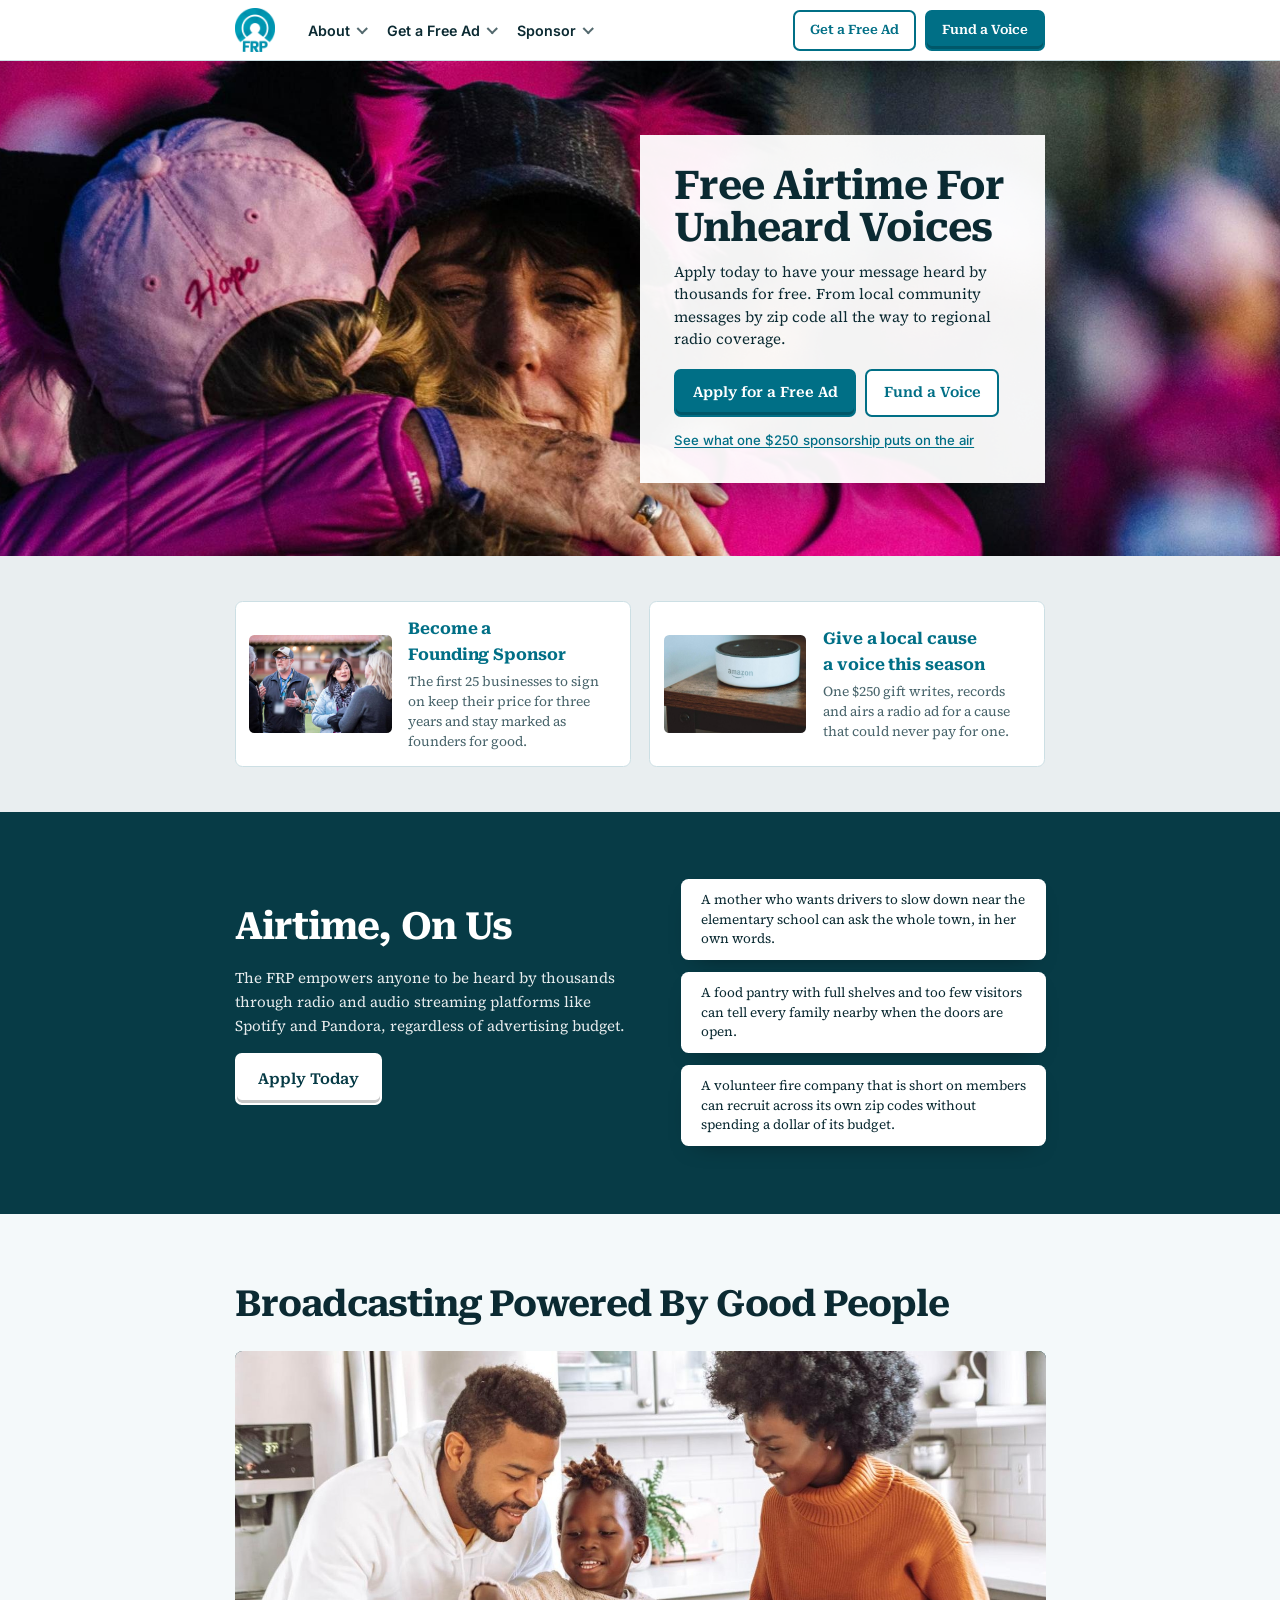
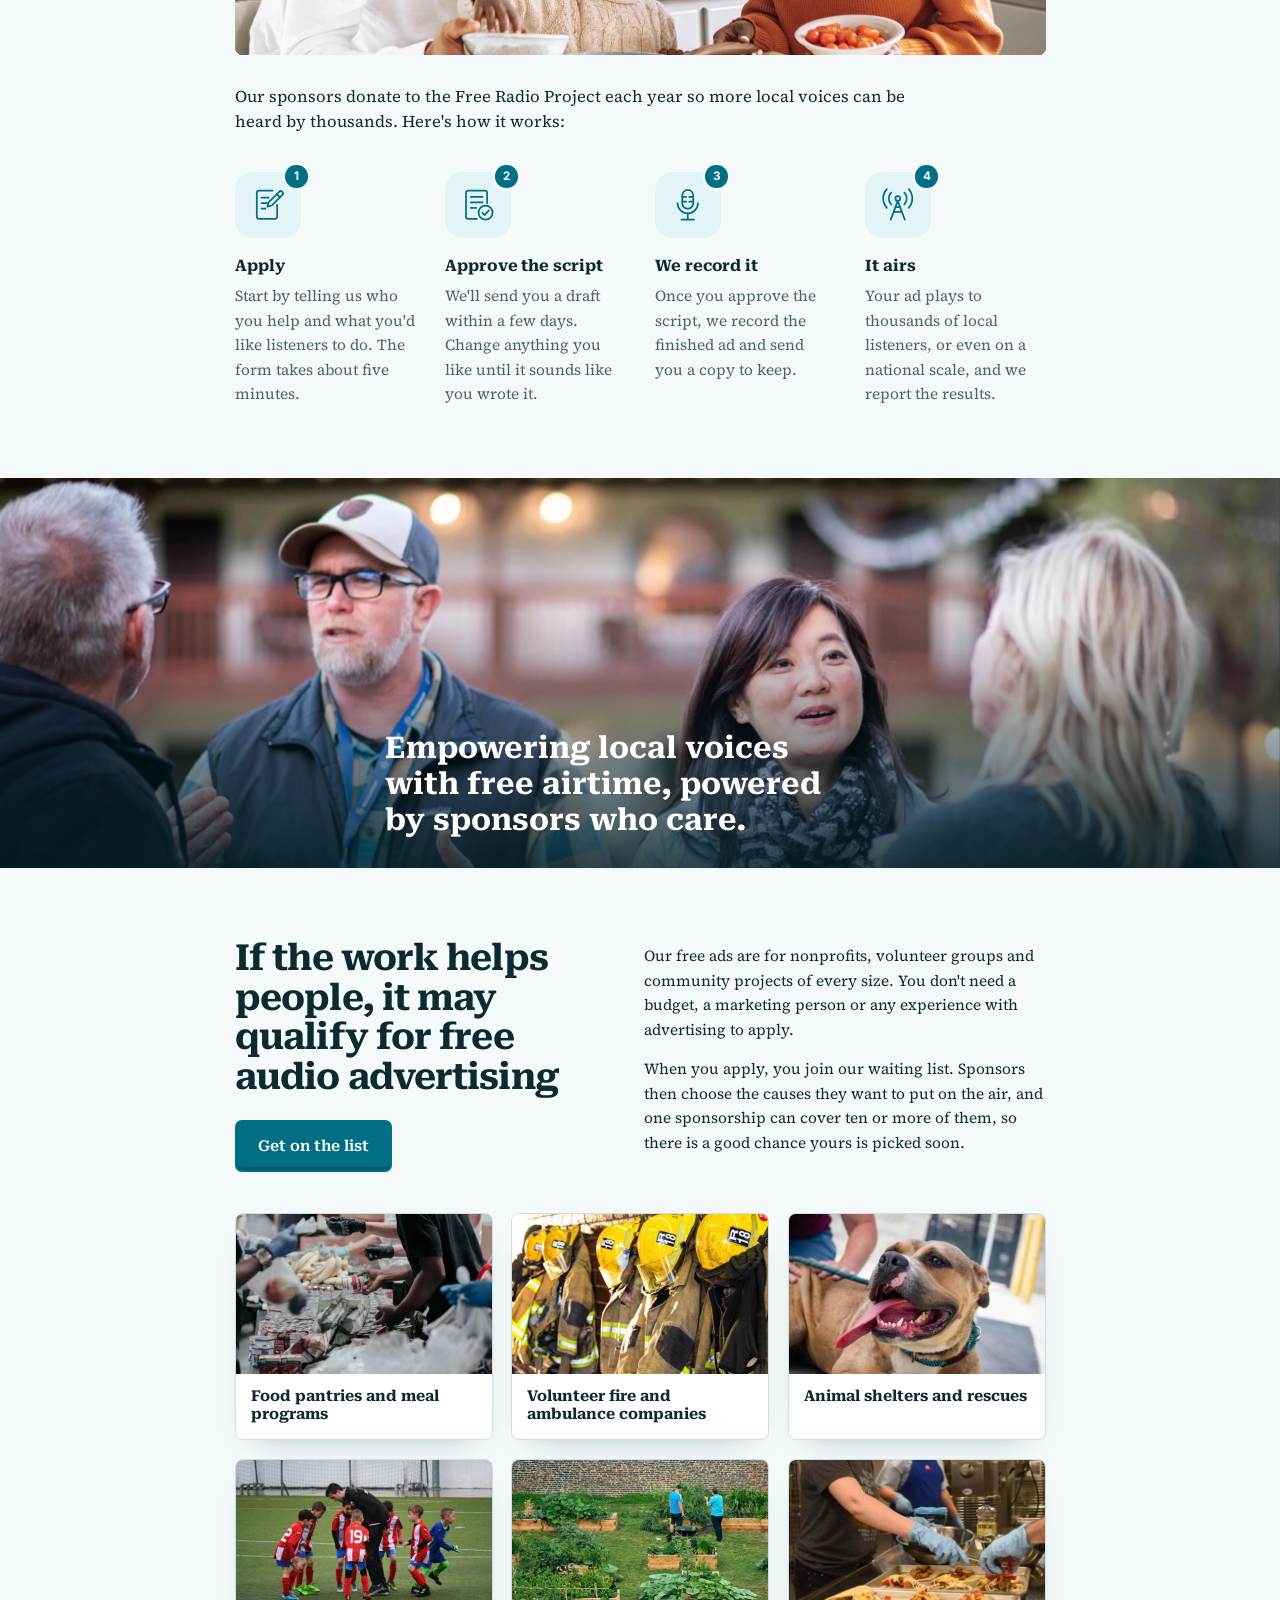
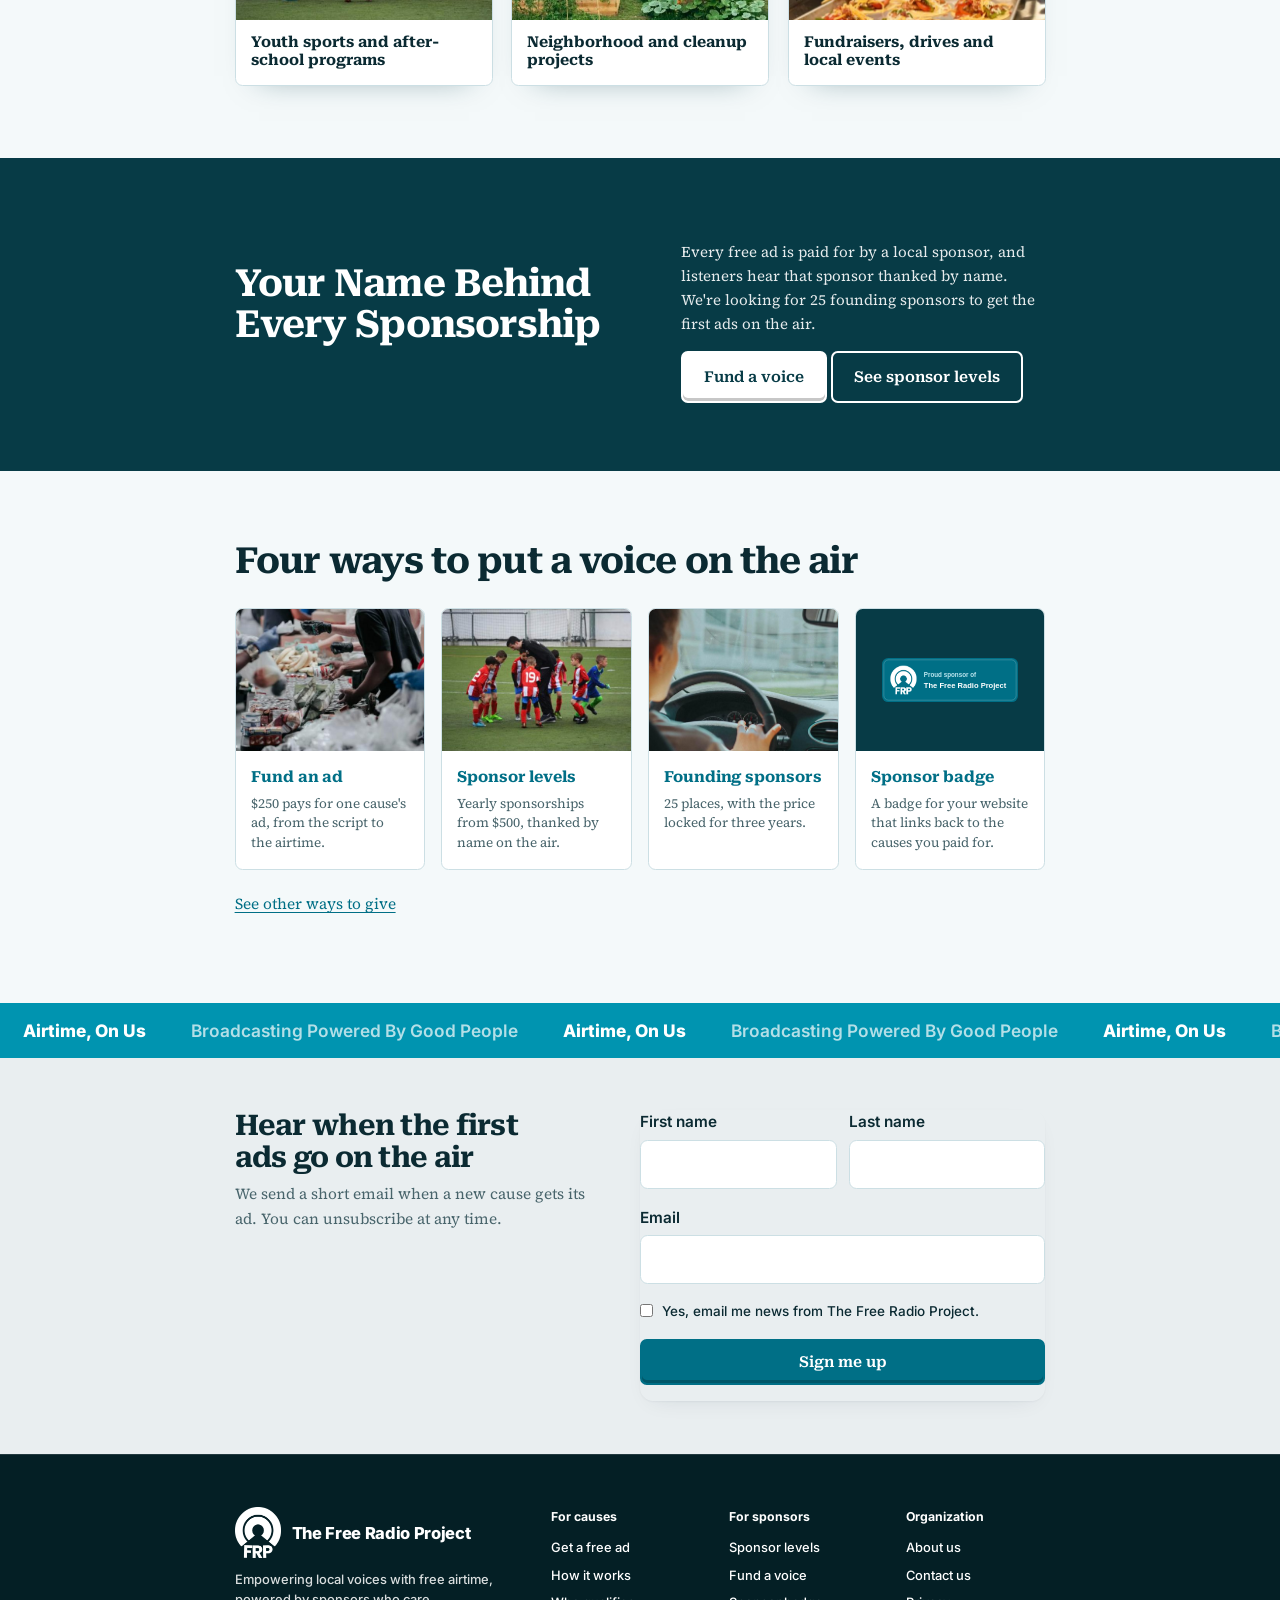
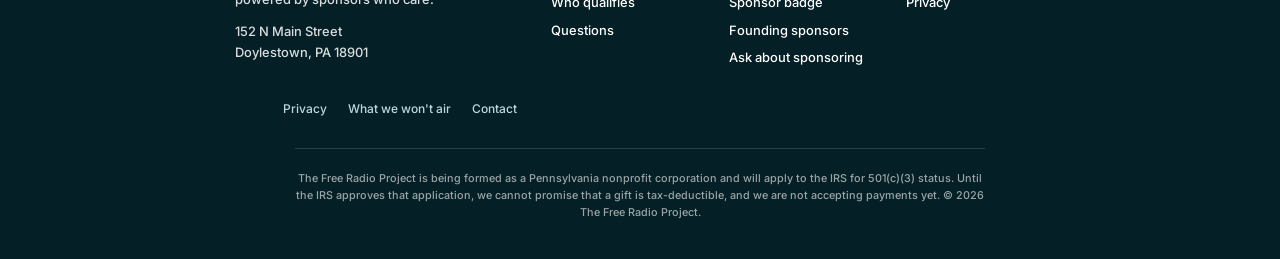
==== commit e2d14206: "Smaller header logo and remove the microphone photos Co-Authored-By: Claude Fable 5.2 <noreply@anthr" ====
--- a/index.html
+++ b/index.html
@@ -51,8 +51,8 @@
 <section class="ways"><div class="wrap">
 <h2>Four ways to put a voice on the air</h2>
 <div class="way-cards">
-<a class="way" href="voices.html"><img loading="lazy" src="img/mic.jpg" alt="A studio microphone ready to record" width="888" height="331"><div><h3>Fund an ad</h3><p>$250 pays for one cause's ad, from the script to the airtime.</p></div></a>
-<a class="way" href="sponsors.html"><img loading="lazy" src="img/give.jpg" alt="A volunteer smiling as she hands a plate of food to a neighbor" width="1080" height="686"><div><h3>Sponsor levels</h3><p>Yearly sponsorships from $500, thanked by name on the air.</p></div></a>
+<a class="way" href="voices.html"><img loading="lazy" src="img/food.jpg" alt="Volunteers sorting donated food" width="640" height="460"><div><h3>Fund an ad</h3><p>$250 pays for one cause's ad, from the script to the airtime.</p></div></a>
+<a class="way" href="sponsors.html"><img loading="lazy" src="img/soccer.jpg" alt="A coach talking with a youth soccer team" width="640" height="460"><div><h3>Sponsor levels</h3><p>Yearly sponsorships from $500, thanked by name on the air.</p></div></a>
 <a class="way" href="sponsors.html#founding"><img loading="lazy" src="img/drive.jpg" alt="A driver on the road with the radio on" width="1568" height="588"><div><h3>Founding sponsors</h3><p>25 places, with the price locked for three years.</p></div></a>
 <a class="way" href="voices.html#badge"><span class="way-badge"><img loading="lazy" src="badge.svg" alt="Proud sponsor of The Free Radio Project badge" width="260" height="84"></span><div><h3>Sponsor badge</h3><p>A badge for your website that links back to the causes you paid for.</p></div></a>
 </div>
--- a/styles.css
+++ b/styles.css
@@ -561,3 +561,5 @@
 .story audio{width:100%}
 .story .meta{margin:.5rem 0 0;font-family:var(--ui);font-size:.78rem;color:var(--slate)}
 @media (max-width:900px){.signup .wrap{grid-template-columns:1fr;gap:1.25rem}.story-cards{grid-template-columns:1fr 1fr}}
+.top .brand img{width:40px;height:auto}
+.top{padding-block:.55rem}
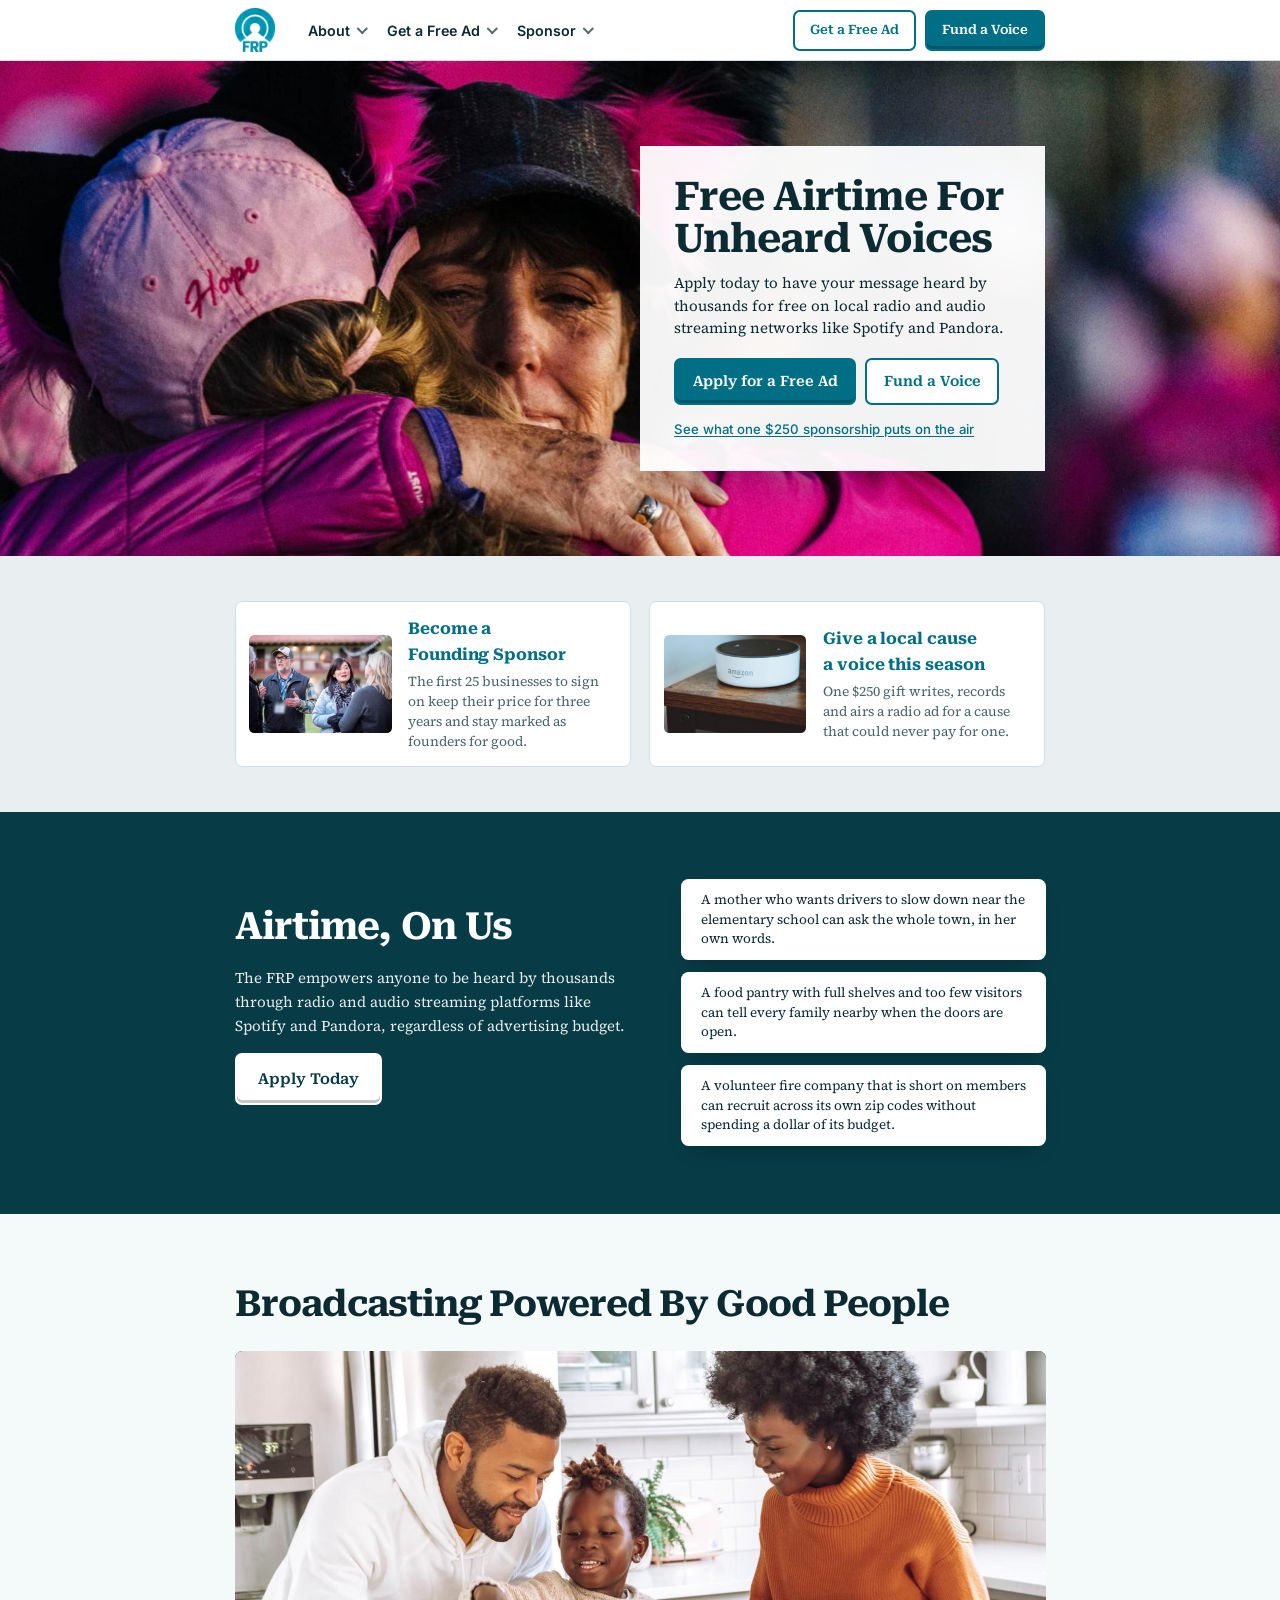
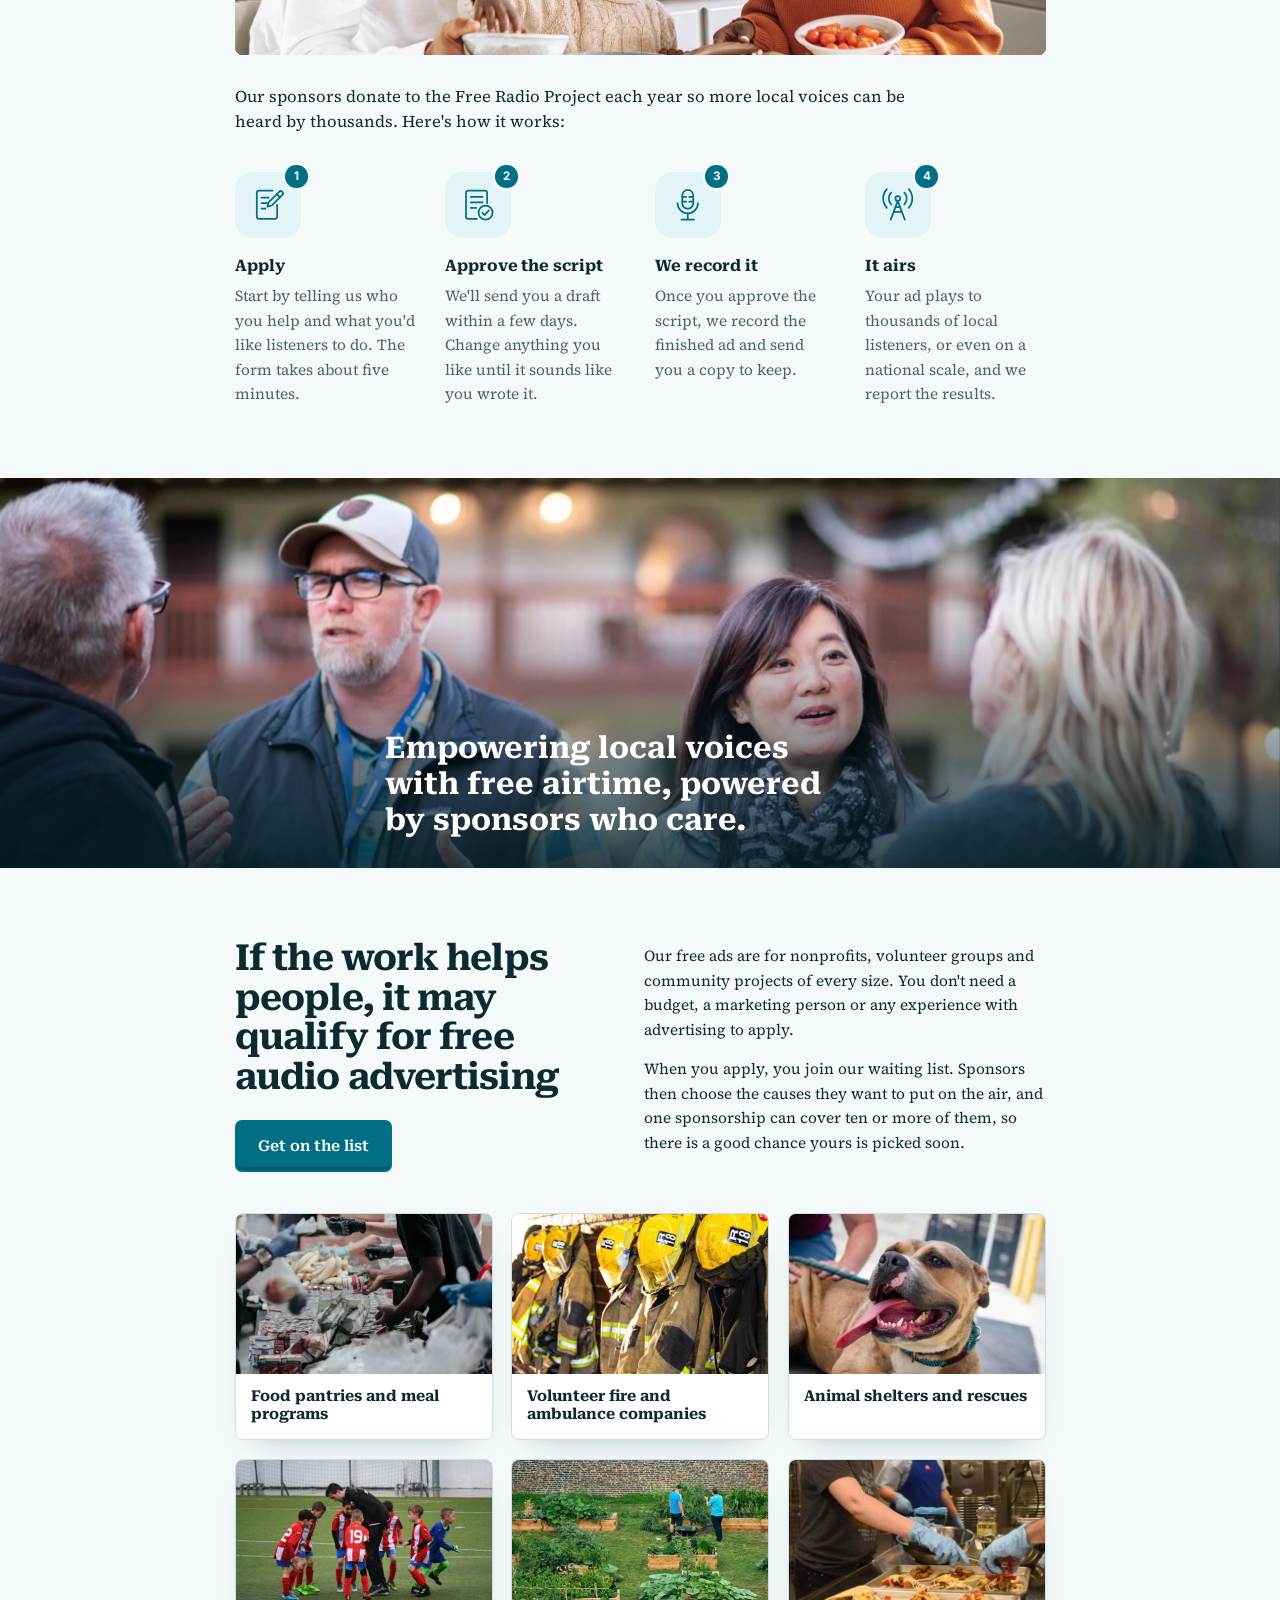
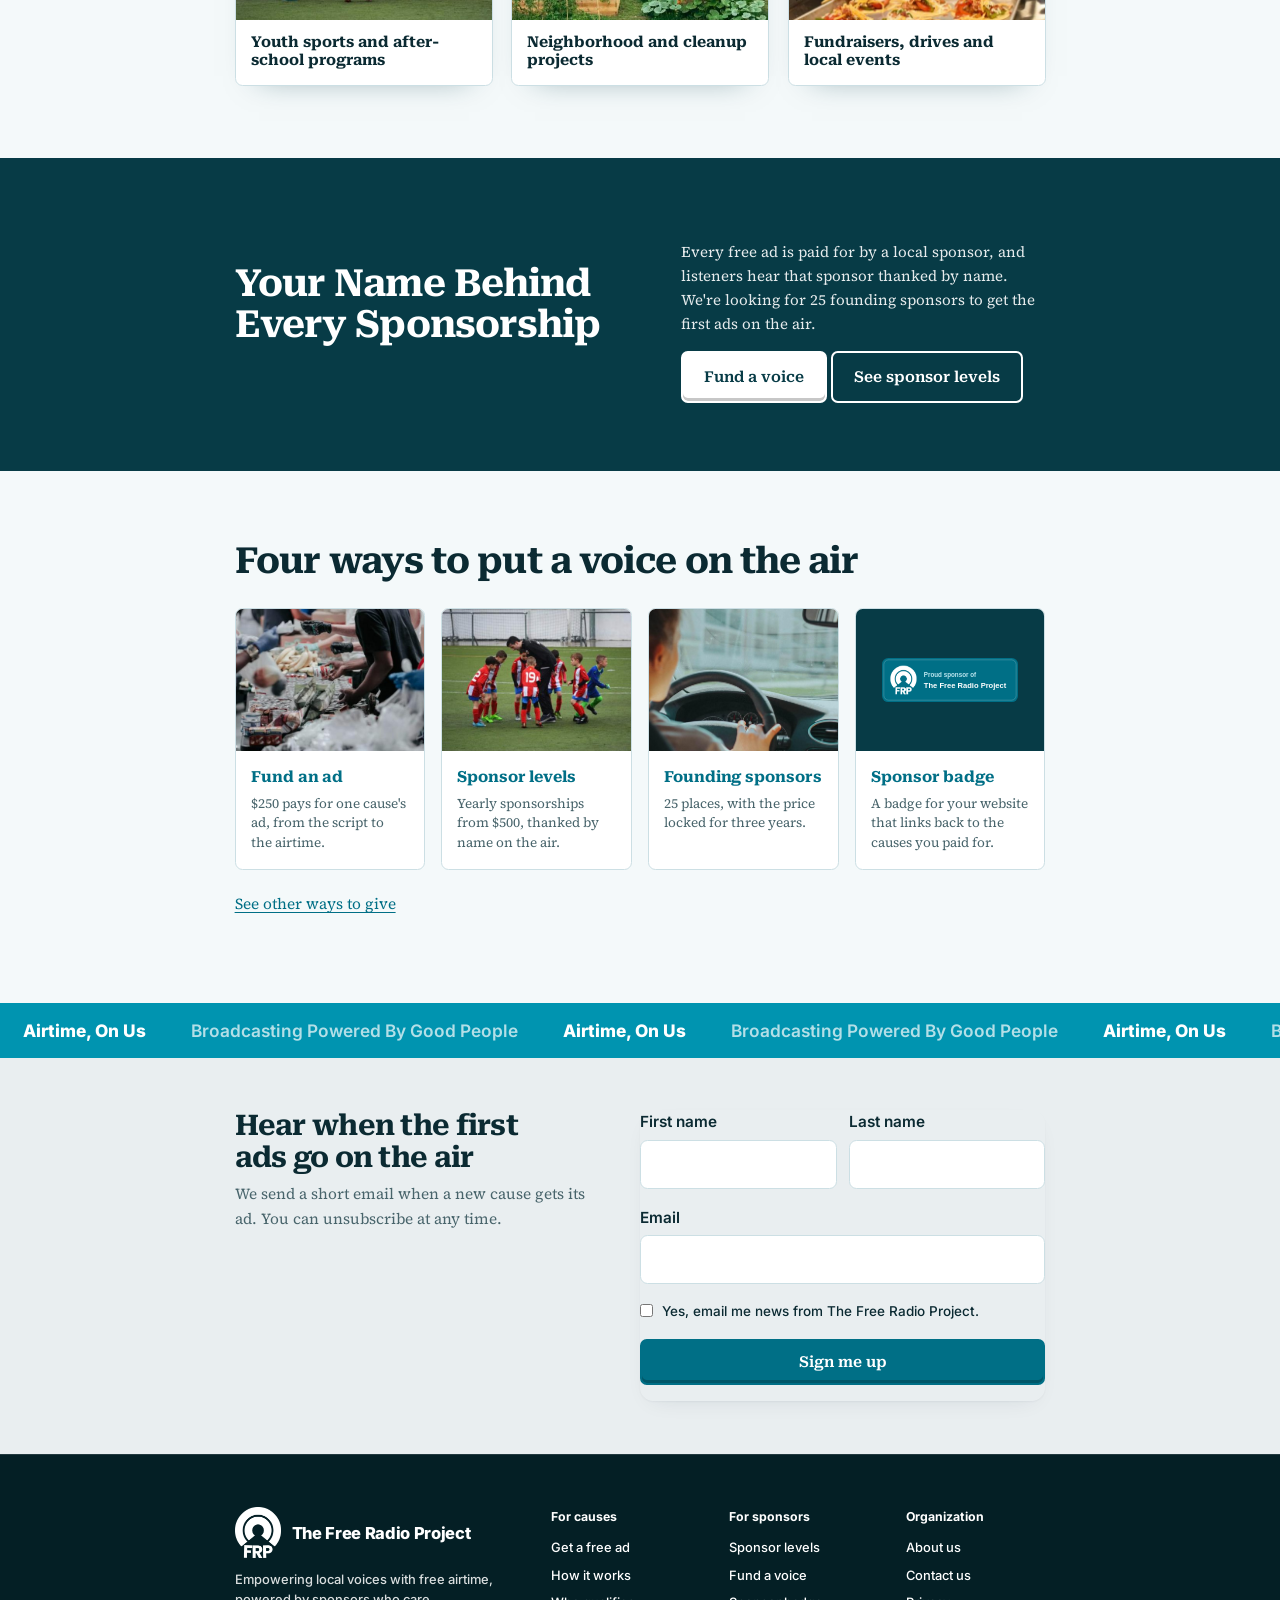
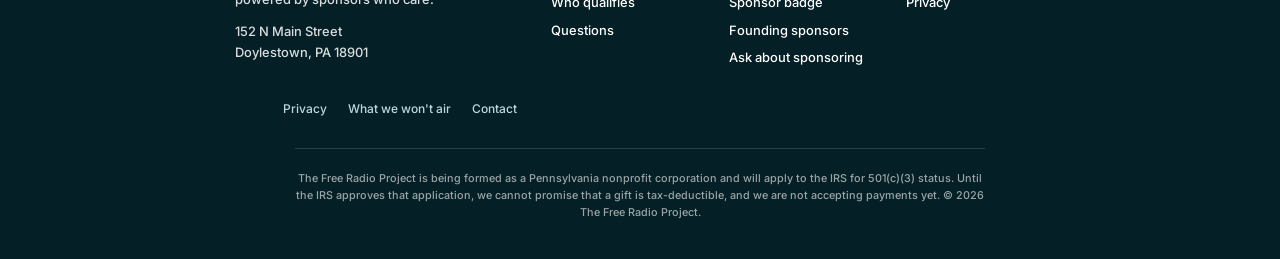
==== commit 3489c5ee: "Update hero sentence to name local radio and streaming networks Co-Authored-By: Claude Fable 5.2 <no" ====
--- a/index.html
+++ b/index.html
@@ -9,7 +9,7 @@
 <main id="main">
 <div class="hero-full"><picture><source media="(max-width:900px)" srcset="img/hero.jpg"><img class="hero-bg" src="img/hero-wide.jpg" alt="Two women hugging at a charity walk" width="2654" height="743"></picture><div class="wrap"><div class="hero-card">
 <h1>Free Airtime For Unheard&nbsp;Voices</h1>
-<p class="lede">Apply today to have your message heard by thousands for free. From local community messages by zip code all the way to regional radio coverage.</p>
+<p class="lede">Apply today to have your message heard by thousands for free on local radio and audio streaming networks like Spotify and Pandora.</p>
 <div class="hero-cta"><a class="btn" href="apply.html">Apply for a Free Ad</a><a class="btn ghost" href="voices.html">Fund a Voice</a></div>
 <a class="hero-link" href="voices.html">See what one $250 sponsorship puts on the air</a>
 </div></div></div>
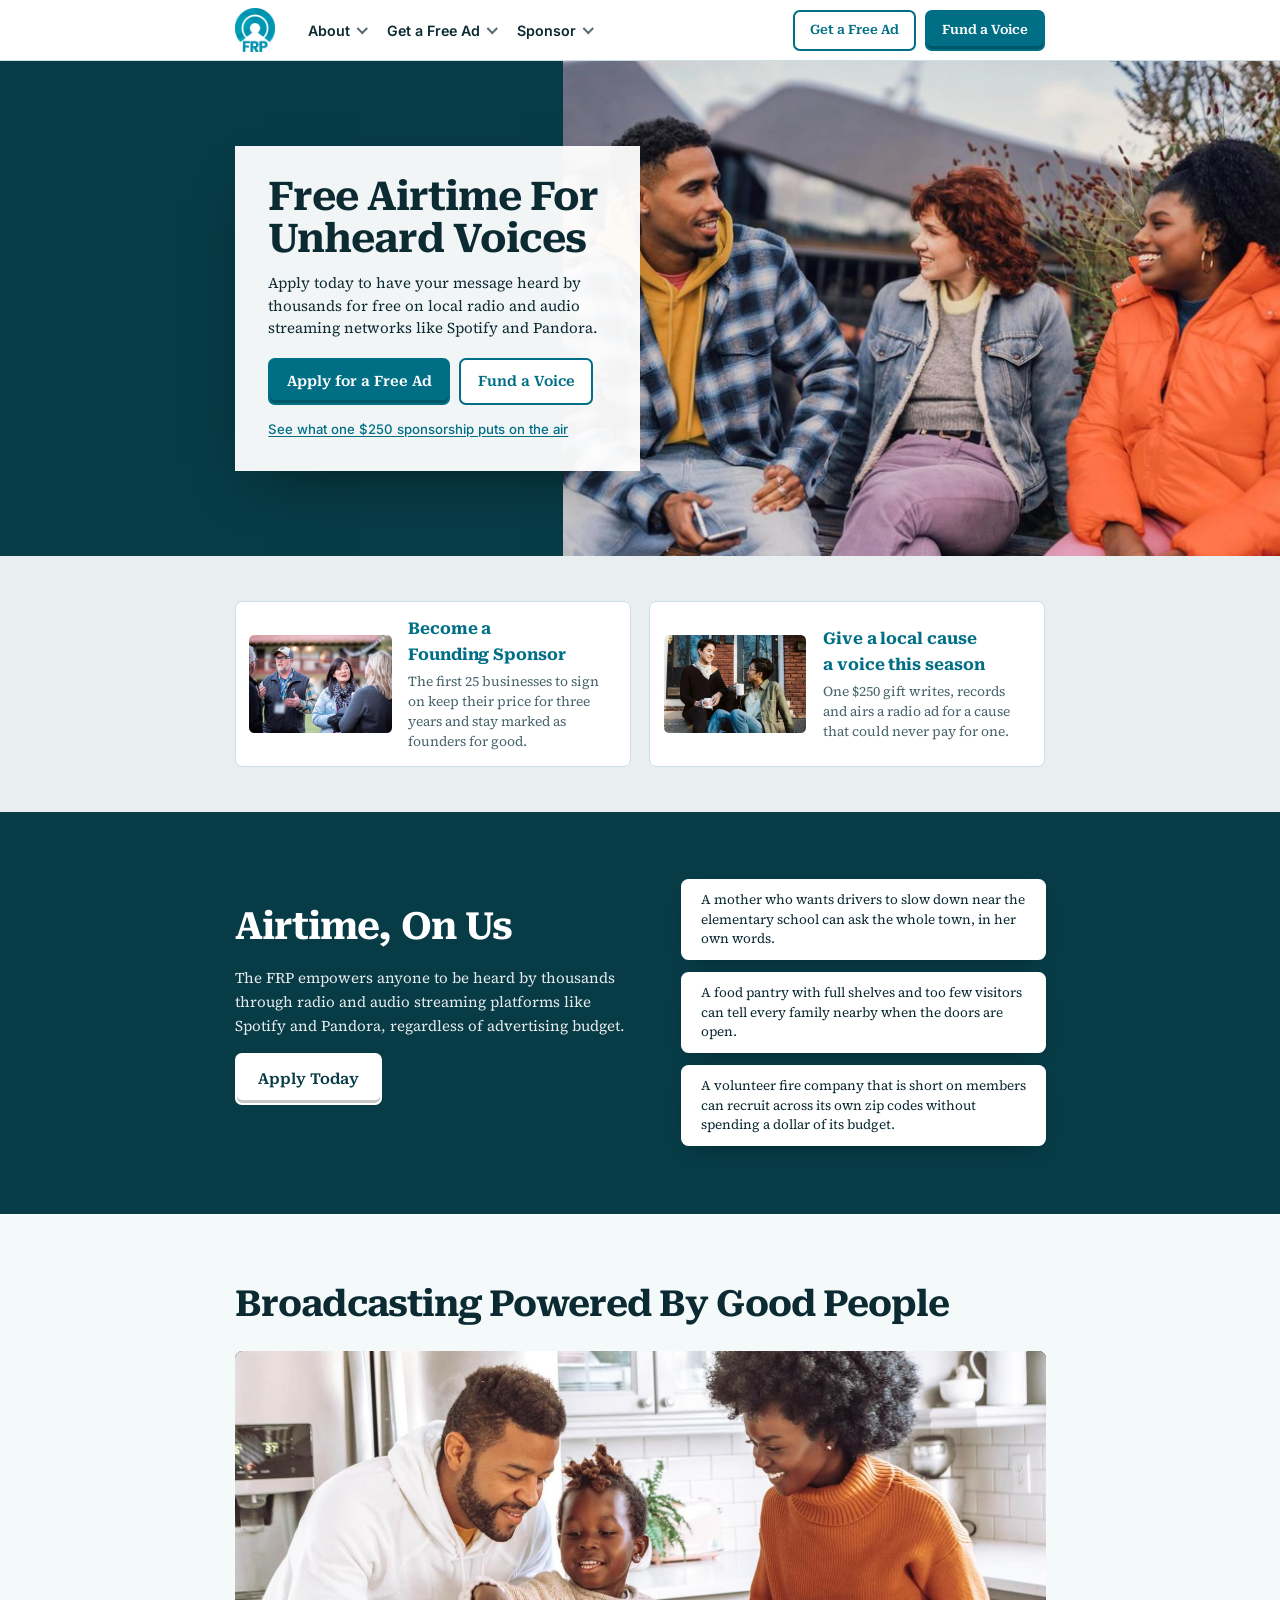
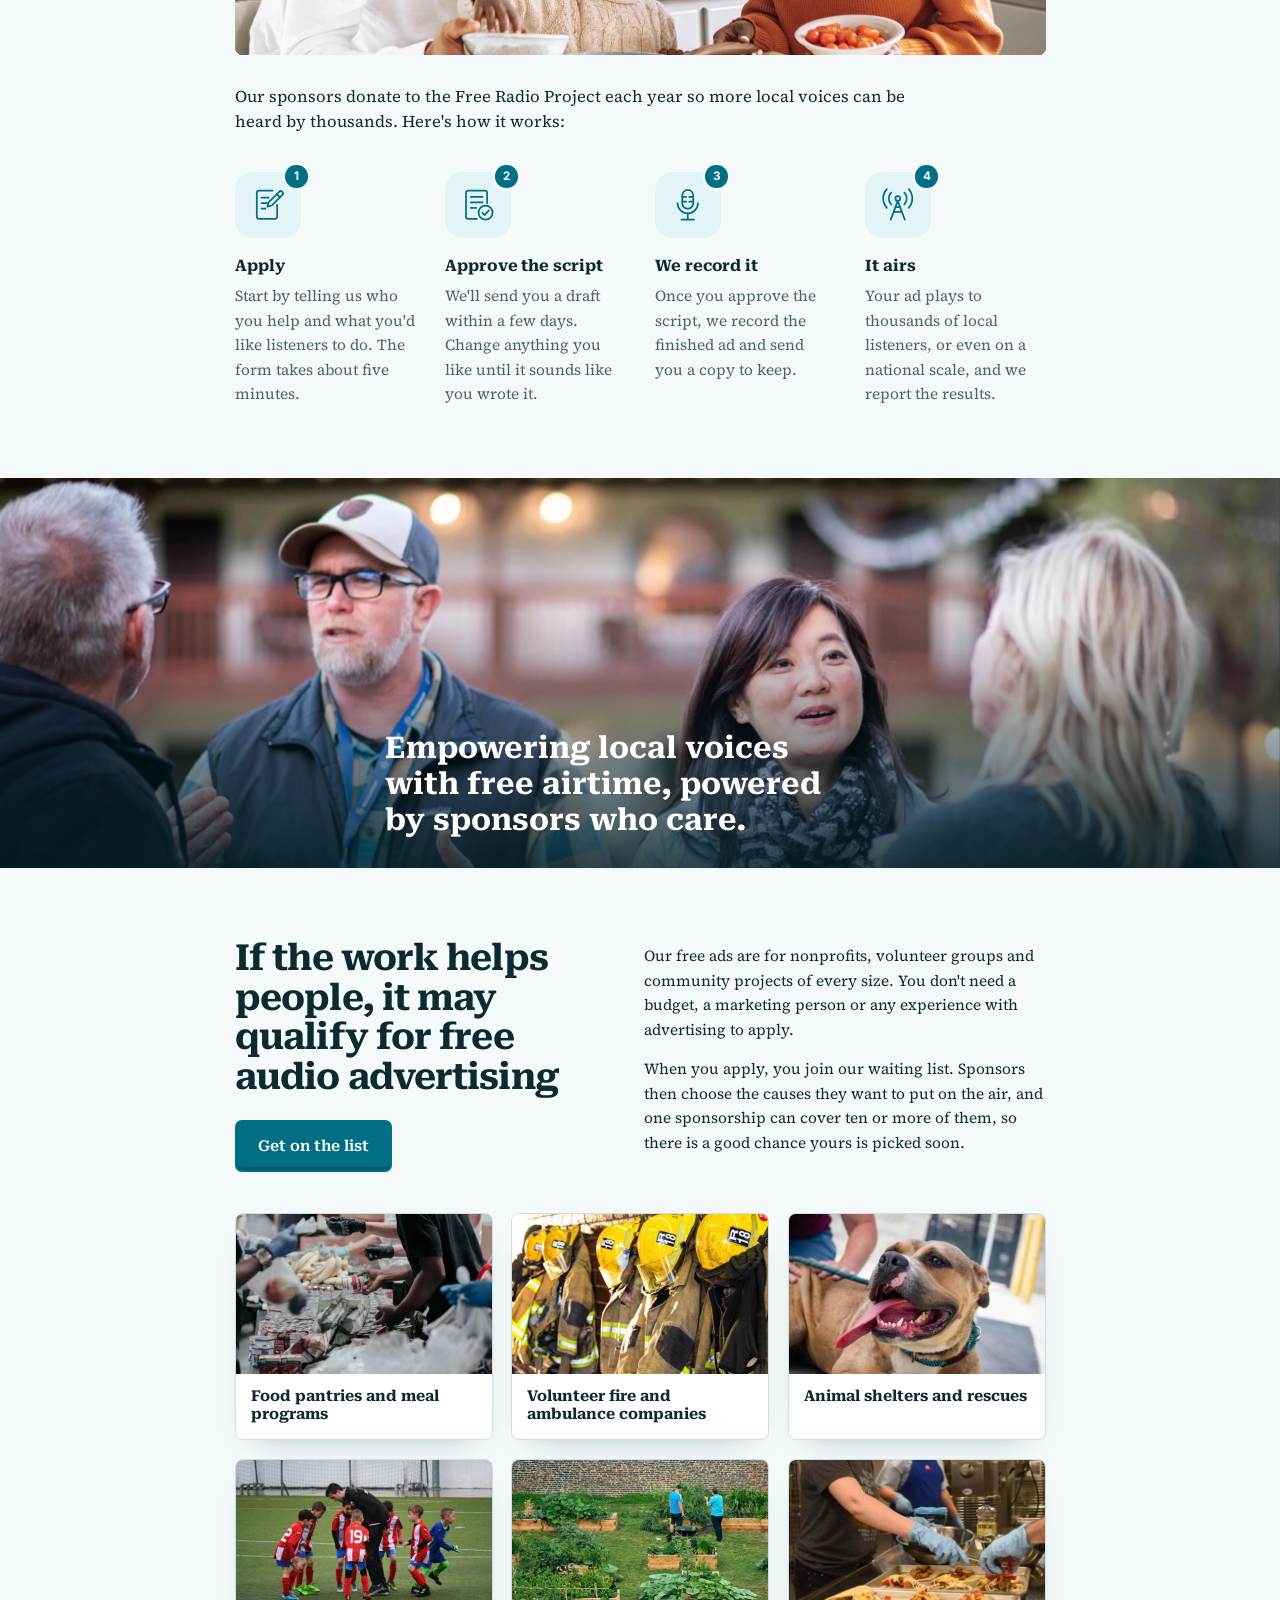
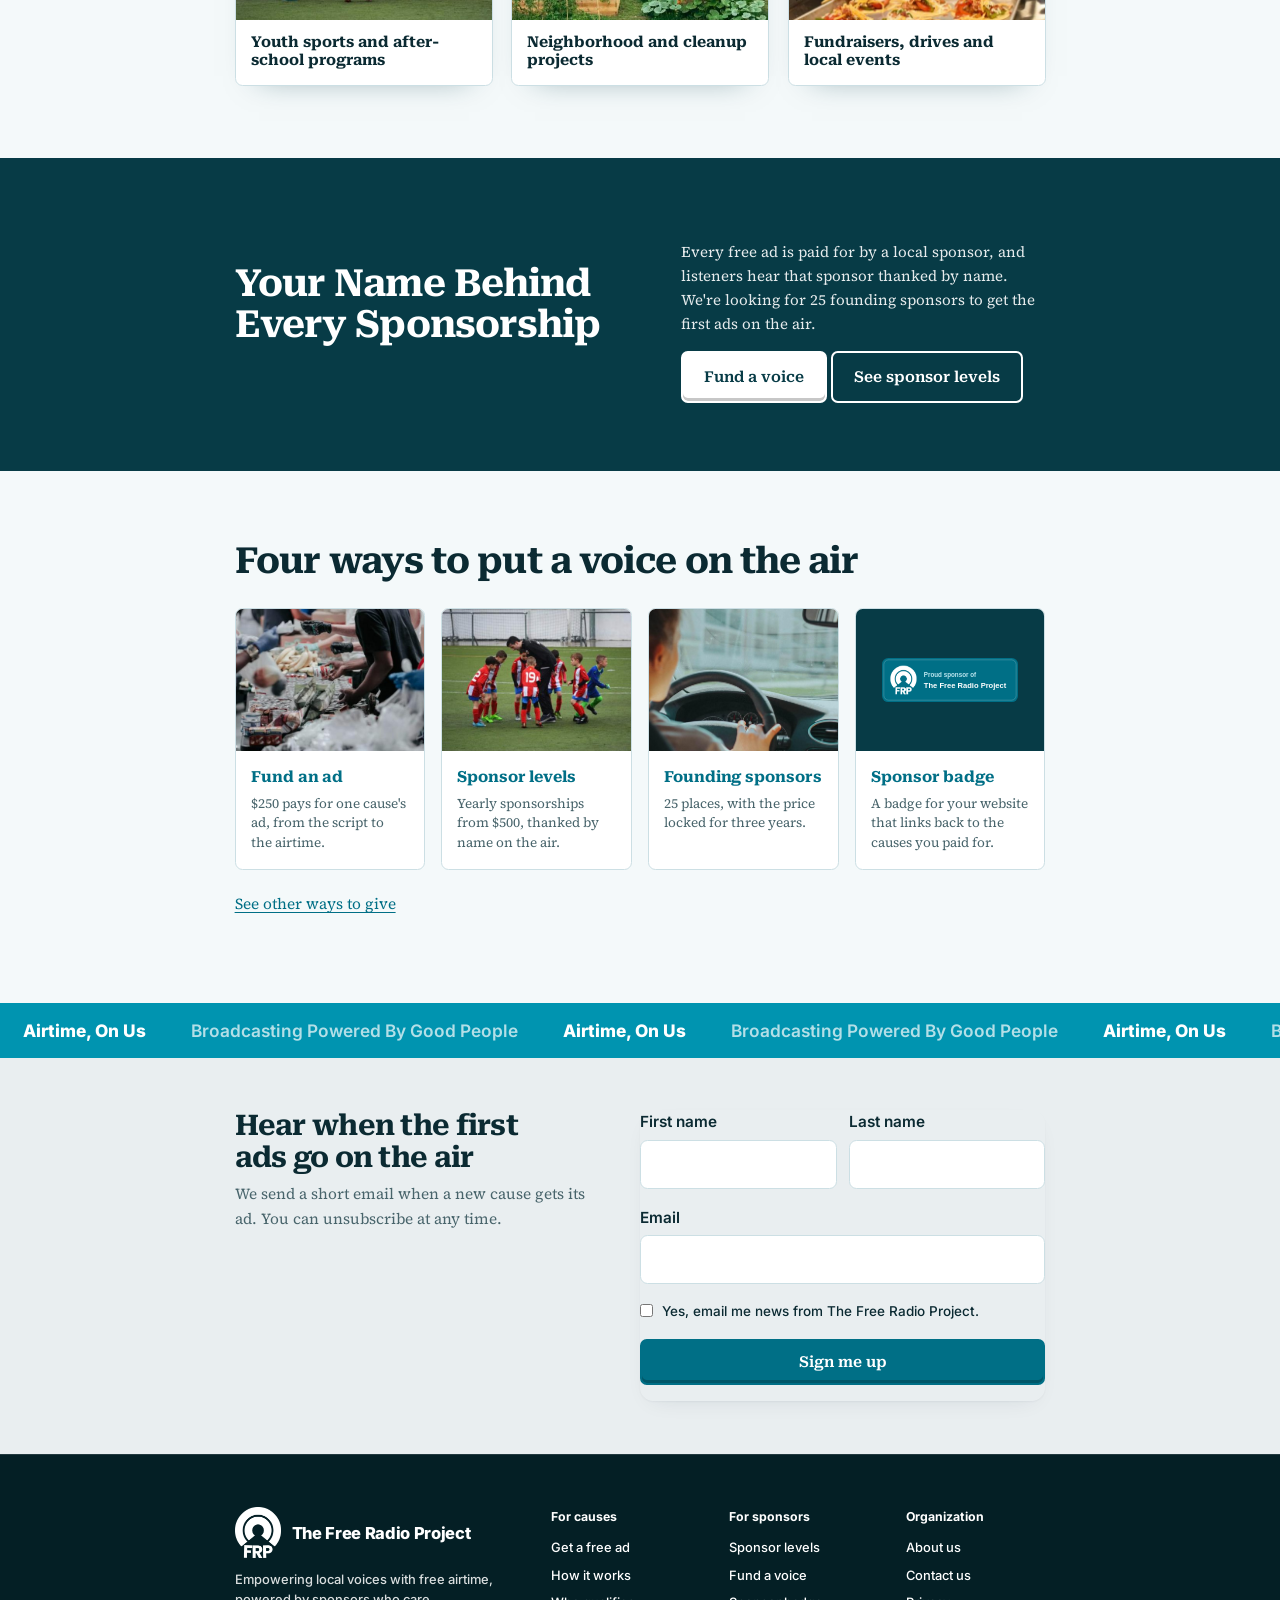
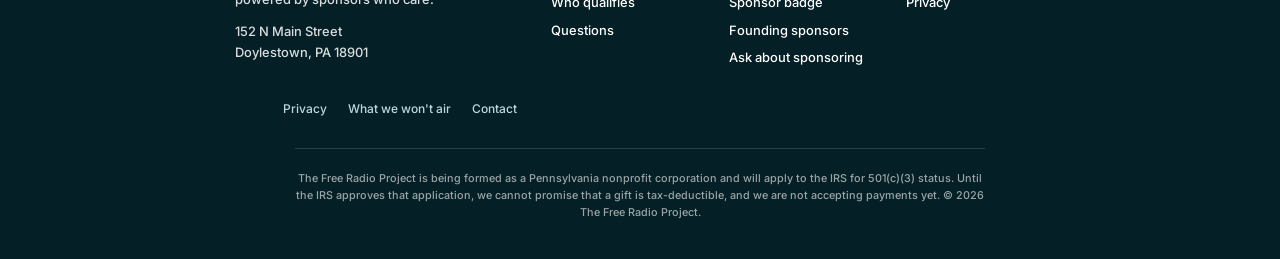
==== commit d1553e0c: "New hero photo of three friends, card moved left, new photo on the cause tile Co-Authored-By: Claude" ====
--- a/index.html
+++ b/index.html
@@ -7,7 +7,7 @@
 <a class="skip" href="#main">Skip to content</a>
 <div class="bar"><header class="wrap top"><a class="brand" href="index.html"><img src="logo.png" alt="The Free Radio Project" width="50" height="56"></a><nav class="nav" aria-label="Main"><div class="menu"><button type="button" aria-expanded="false">About</button><div class="sub"><a href="about.html">Our purpose</a><a href="index.html#how">How it works</a><a href="about.html#founder">Founder</a><a href="about.html#wont-air">What we won't air</a><a href="about.html#contact">Contact</a></div></div><div class="menu"><button type="button" aria-expanded="false">Get a Free Ad</button><div class="sub"><a href="index.html#who">Who qualifies</a><a href="apply.html">Apply</a><a href="apply.html#faq">Questions</a></div></div><div class="menu"><button type="button" aria-expanded="false">Sponsor</button><div class="sub"><a href="sponsors.html">Sponsor levels</a><a href="voices.html">Fund a voice</a><a href="sponsors.html#founding">Founding sponsors</a><a href="voices.html#badge">Sponsor badge</a></div></div></nav><div class="top-cta"><a class="btn small ghost" href="apply.html">Get a Free Ad</a><a class="btn small" href="voices.html">Fund a Voice</a></div></header></div>
 <main id="main">
-<div class="hero-full"><picture><source media="(max-width:900px)" srcset="img/hero.jpg"><img class="hero-bg" src="img/hero-wide.jpg" alt="Two women hugging at a charity walk" width="2654" height="743"></picture><div class="wrap"><div class="hero-card">
+<div class="hero-full"><picture><source media="(max-width:900px)" srcset="img/hero.jpg"><img class="hero-bg" src="img/hero-wide.jpg" alt="Three friends laughing together outdoors" width="2307" height="1538"></picture><div class="wrap"><div class="hero-card">
 <h1>Free Airtime For Unheard&nbsp;Voices</h1>
 <p class="lede">Apply today to have your message heard by thousands for free on local radio and audio streaming networks like Spotify and Pandora.</p>
 <div class="hero-cta"><a class="btn" href="apply.html">Apply for a Free Ad</a><a class="btn ghost" href="voices.html">Fund a Voice</a></div>
@@ -15,7 +15,7 @@
 </div></div></div>
 <section class="promo"><div class="wrap">
 <a class="promo-tile" href="sponsors.html#founding"><img loading="lazy" src="img/hero-neighbors.jpg" alt="Neighbors talking at a community event" width="929" height="741"><div><h3>Become a Founding Sponsor</h3><p>The first 25 businesses to sign on keep their price for three years and stay marked as founders for good.</p></div></a>
-<a class="promo-tile" href="voices.html"><img loading="lazy" src="img/speaker.jpg" alt="A smart speaker on a table at home" width="1566" height="629"><div><h3>Give a local cause a voice this season</h3><p>One $250 gift writes, records and airs a radio ad for a cause that could never pay for one.</p></div></a>
+<a class="promo-tile" href="voices.html"><img loading="lazy" src="img/stoop.jpg" alt="Two neighbors talking over coffee on a front stoop" width="900" height="616"><div><h3>Give a local cause a voice this season</h3><p>One $250 gift writes, records and airs a radio ad for a cause that could never pay for one.</p></div></a>
 </div></section>
 
 <section class="stories" data-stories hidden><div class="wrap"><h2>On the air now</h2><div class="story-cards"></div></div></section>
--- a/styles.css
+++ b/styles.css
@@ -563,3 +563,10 @@
 @media (max-width:900px){.signup .wrap{grid-template-columns:1fr;gap:1.25rem}.story-cards{grid-template-columns:1fr 1fr}}
 .top .brand img{width:40px;height:auto}
 .top{padding-block:.55rem}
+
+/* hero: photo on the right, headline card on the left so no face is covered */
+@media (min-width:901px){
+  .hero-full picture{left:44%}
+  .hero-full picture .hero-bg{object-position:50% 18%}
+  .hero-full .hero-card{margin-left:0;margin-right:auto}
+}
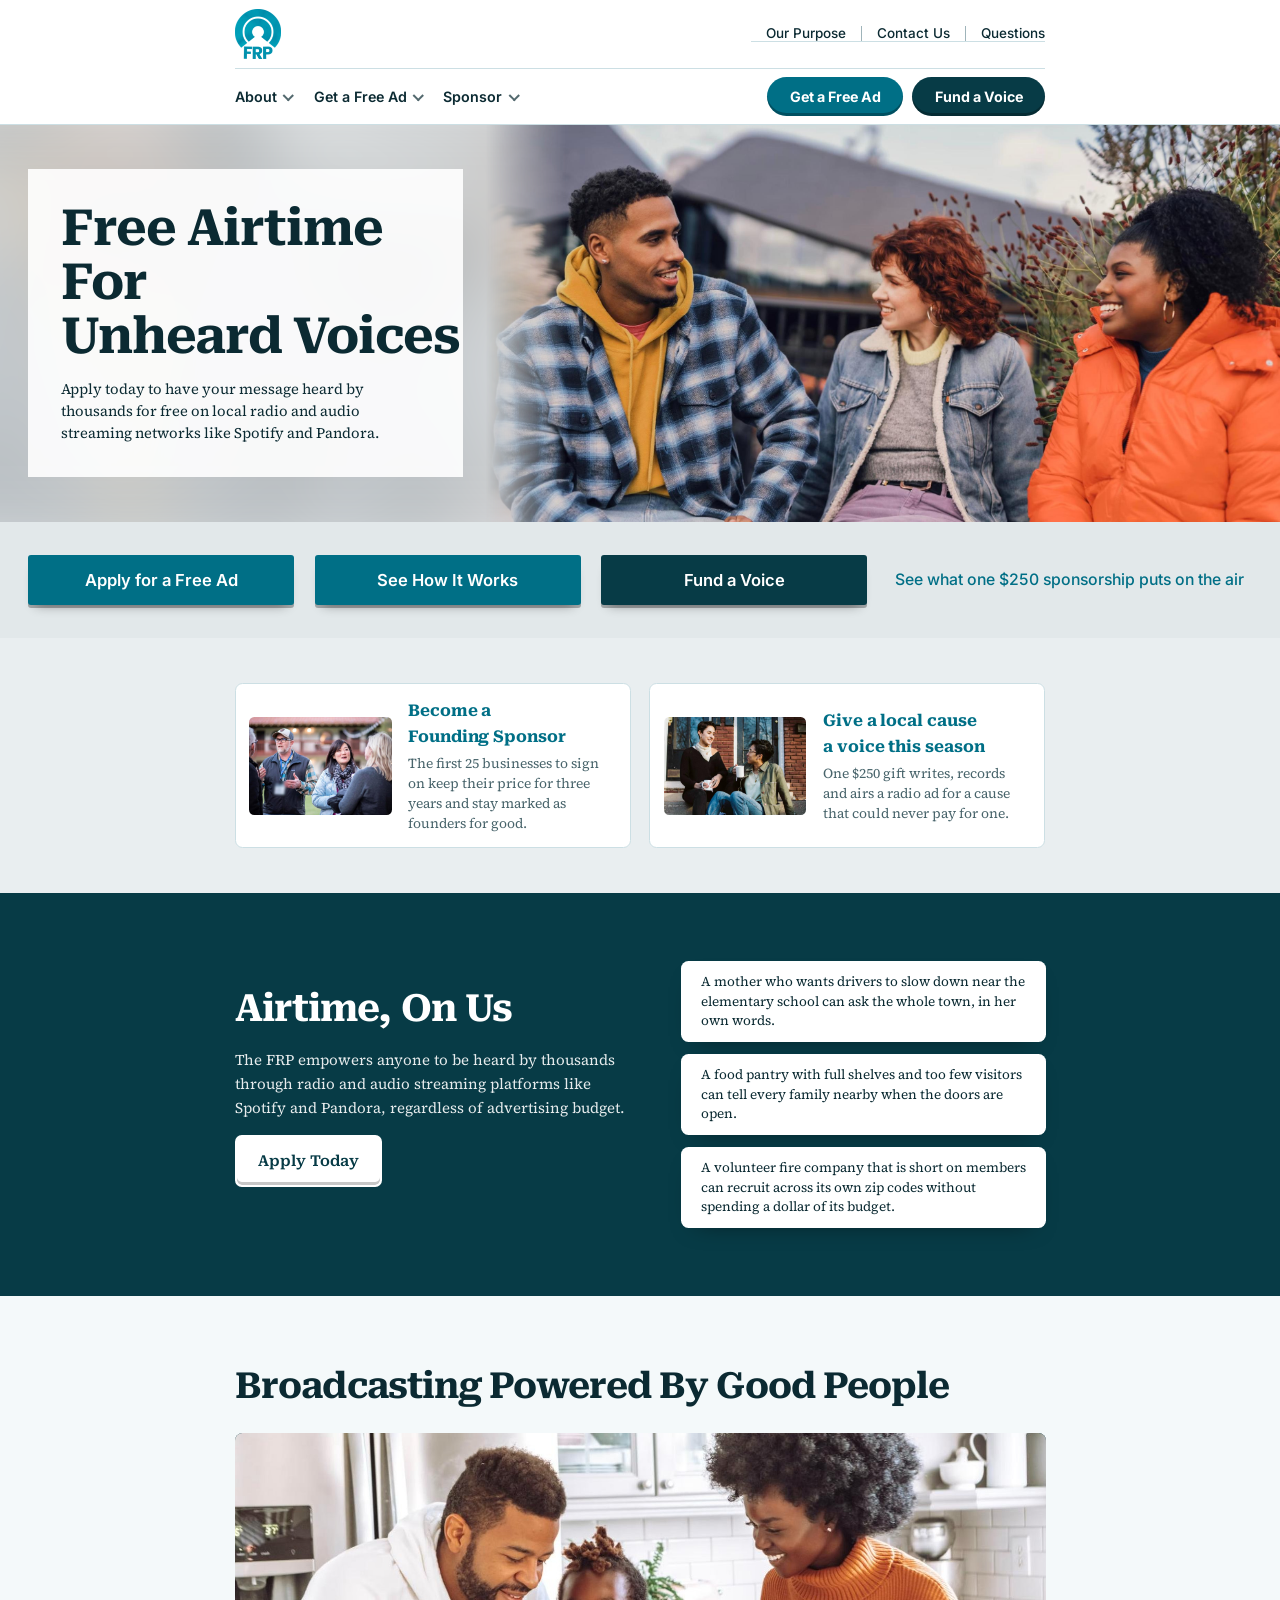
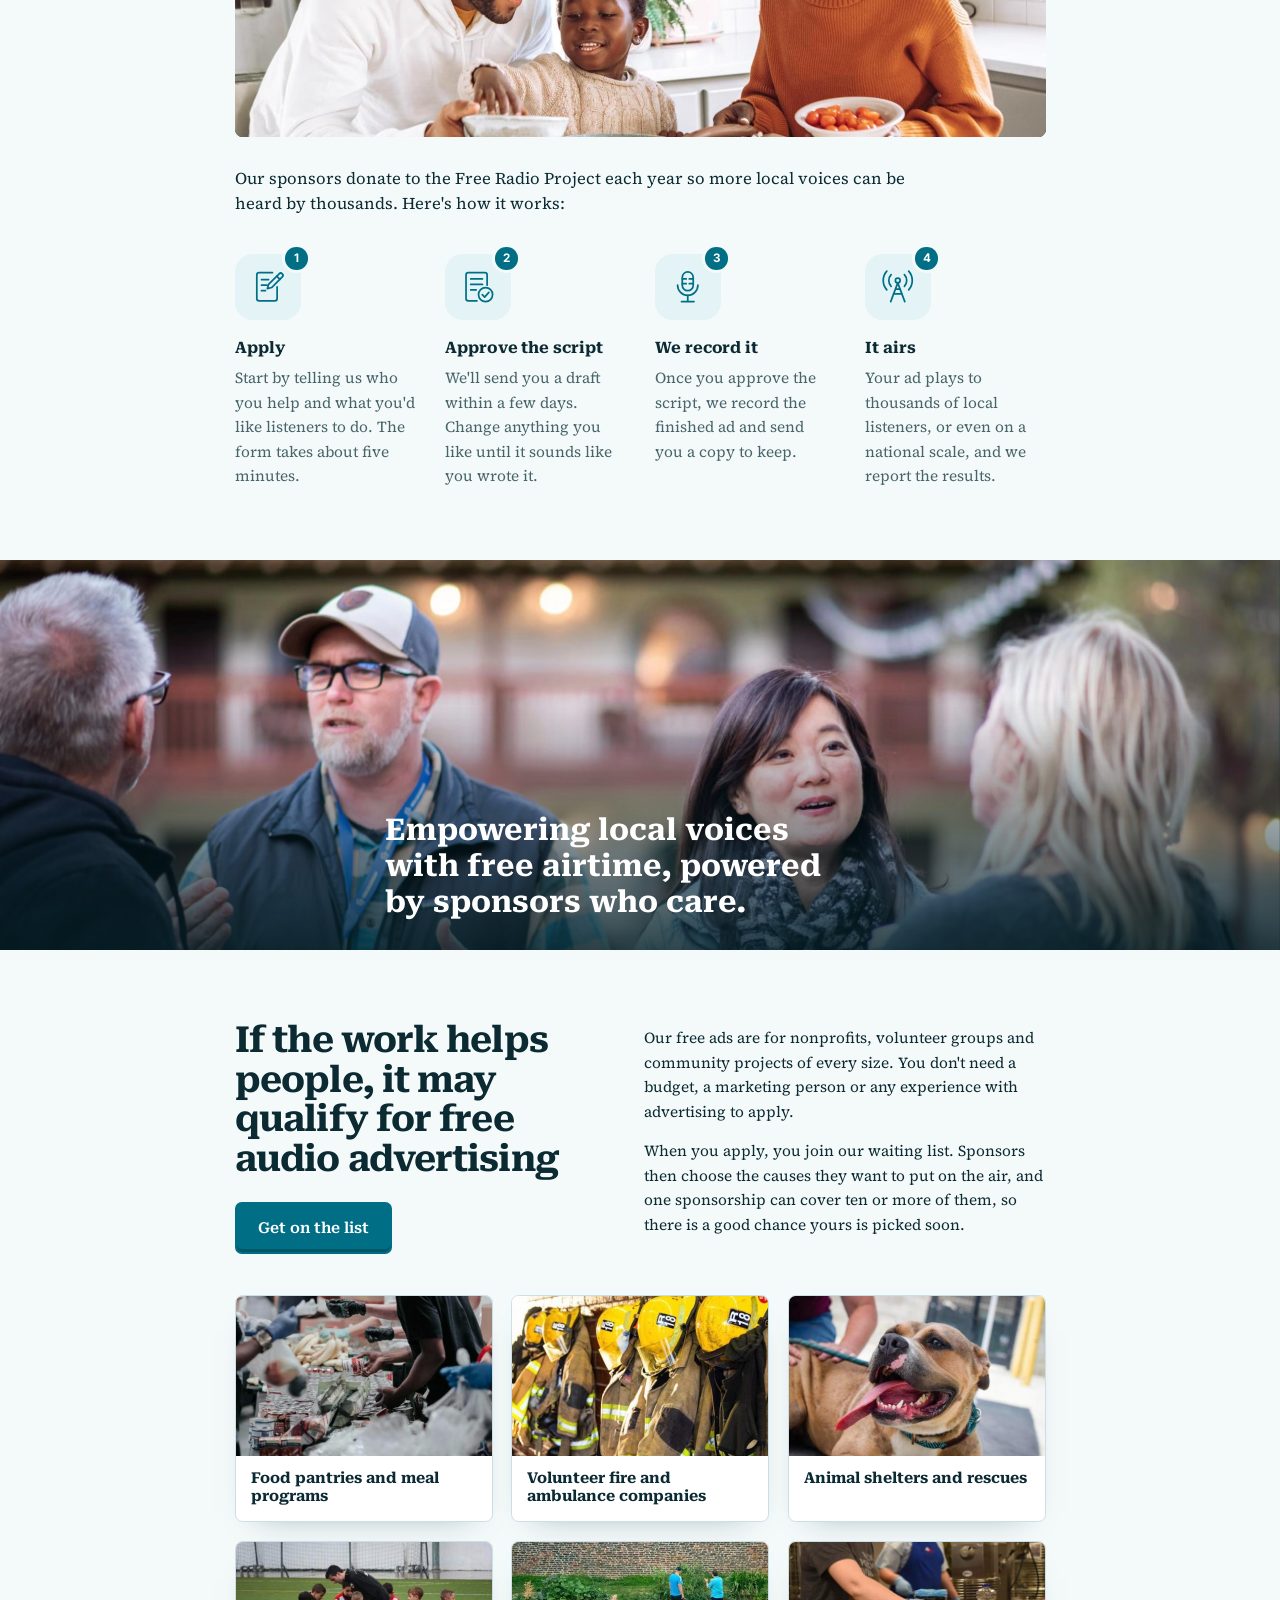
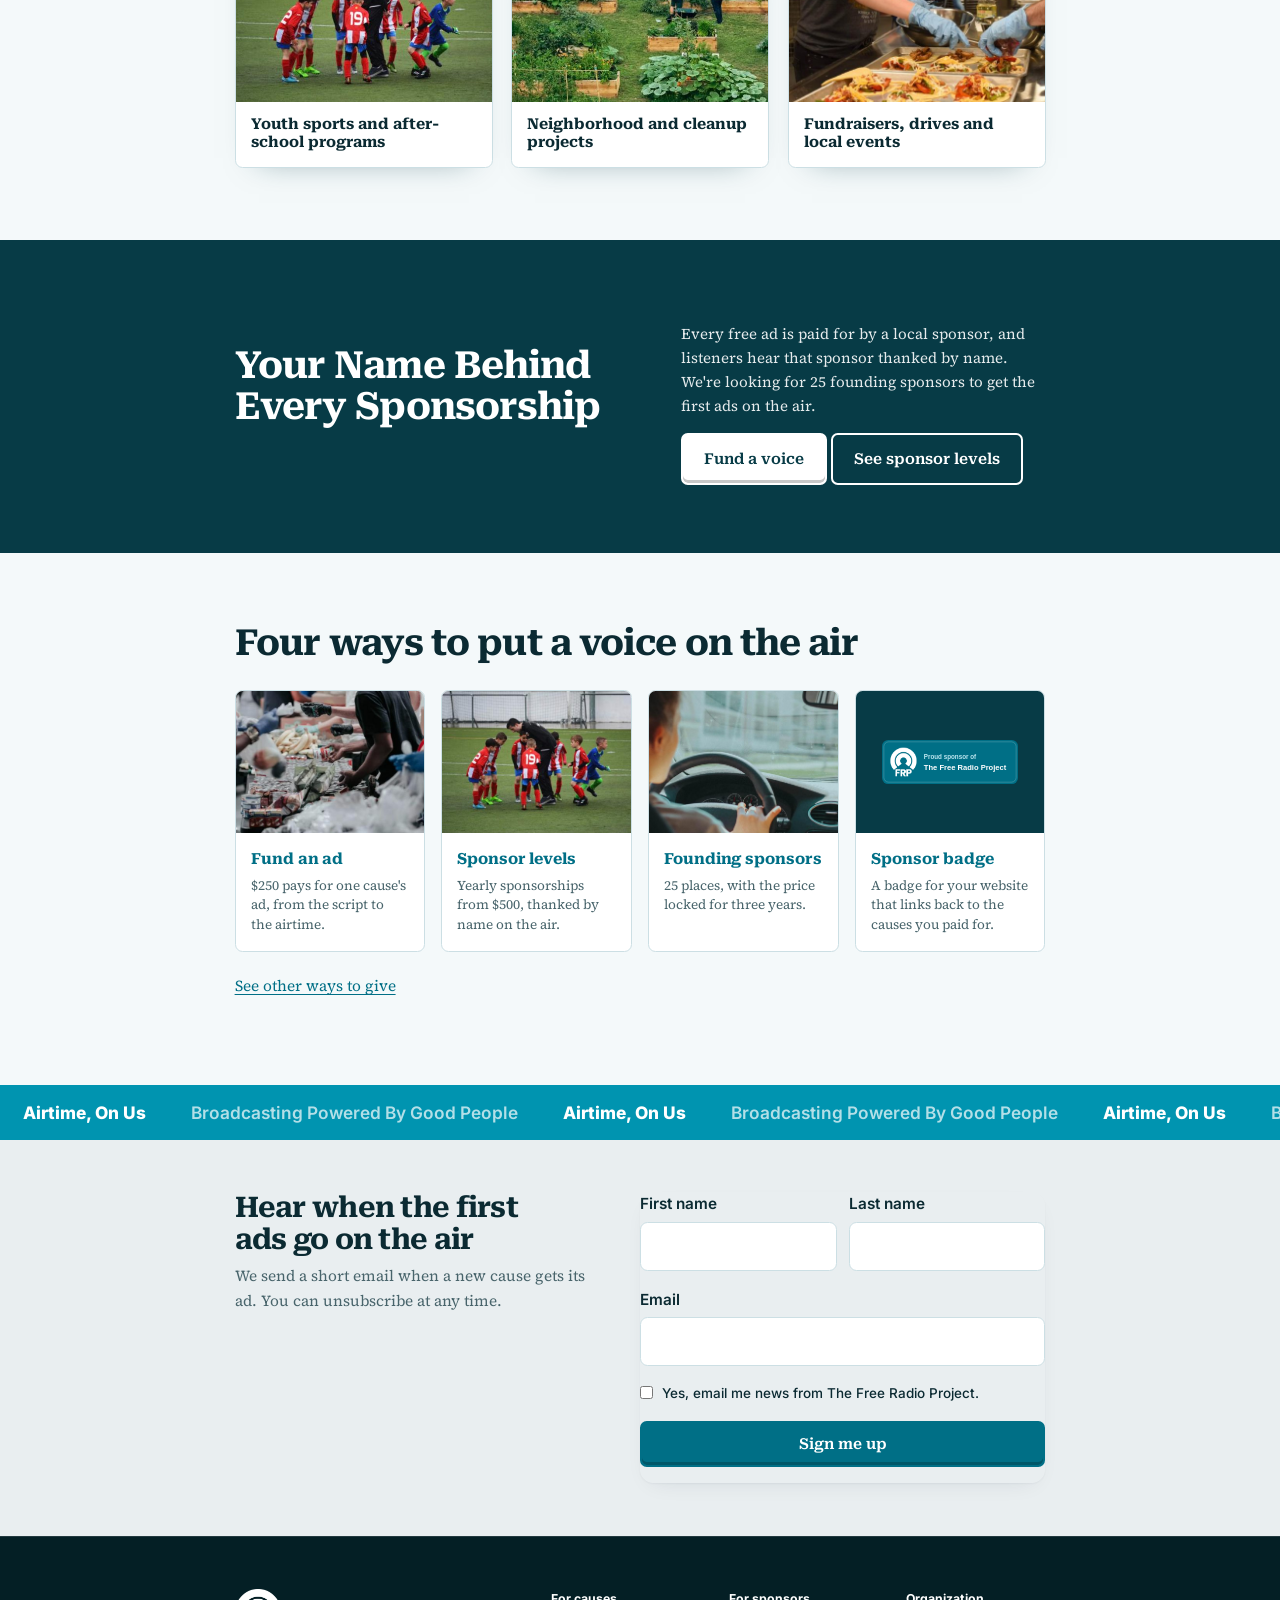
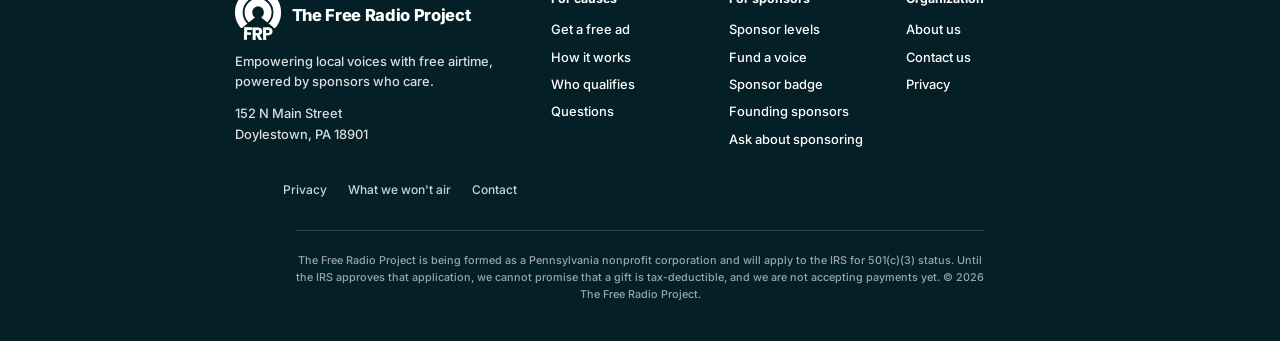
==== commit 27cc6ca0: "Two-row header, headline box at far left of hero, button band under hero Co-Authored-By: Claude Fabl" ====
--- a/index.html
+++ b/index.html
@@ -5,14 +5,13 @@
 <link rel="icon" href="favicon.png" type="image/png"><meta name="theme-color" content="#0094B0"><link rel="canonical" href="https://freeradioproject.org/">
 <link rel="stylesheet" href="styles.css"></head><body>
 <a class="skip" href="#main">Skip to content</a>
-<div class="bar"><header class="wrap top"><a class="brand" href="index.html"><img src="logo.png" alt="The Free Radio Project" width="50" height="56"></a><nav class="nav" aria-label="Main"><div class="menu"><button type="button" aria-expanded="false">About</button><div class="sub"><a href="about.html">Our purpose</a><a href="index.html#how">How it works</a><a href="about.html#founder">Founder</a><a href="about.html#wont-air">What we won't air</a><a href="about.html#contact">Contact</a></div></div><div class="menu"><button type="button" aria-expanded="false">Get a Free Ad</button><div class="sub"><a href="index.html#who">Who qualifies</a><a href="apply.html">Apply</a><a href="apply.html#faq">Questions</a></div></div><div class="menu"><button type="button" aria-expanded="false">Sponsor</button><div class="sub"><a href="sponsors.html">Sponsor levels</a><a href="voices.html">Fund a voice</a><a href="sponsors.html#founding">Founding sponsors</a><a href="voices.html#badge">Sponsor badge</a></div></div></nav><div class="top-cta"><a class="btn small ghost" href="apply.html">Get a Free Ad</a><a class="btn small" href="voices.html">Fund a Voice</a></div></header></div>
+<div class="bar"><header class="wrap top"><div class="top-row"><a class="brand" href="index.html"><img src="logo.png" alt="The Free Radio Project" width="50" height="56"></a><div class="util"><a href="about.html">Our Purpose</a><a href="about.html#contact">Contact Us</a><a href="apply.html#faq">Questions</a></div></div><div class="nav-row"><nav class="nav" aria-label="Main"><div class="menu"><button type="button" aria-expanded="false">About</button><div class="sub"><a href="about.html">Our purpose</a><a href="index.html#how">How it works</a><a href="about.html#founder">Founder</a><a href="about.html#wont-air">What we won't air</a><a href="about.html#contact">Contact</a></div></div><div class="menu"><button type="button" aria-expanded="false">Get a Free Ad</button><div class="sub"><a href="index.html#who">Who qualifies</a><a href="apply.html">Apply</a><a href="apply.html#faq">Questions</a></div></div><div class="menu"><button type="button" aria-expanded="false">Sponsor</button><div class="sub"><a href="sponsors.html">Sponsor levels</a><a href="voices.html">Fund a voice</a><a href="sponsors.html#founding">Founding sponsors</a><a href="voices.html#badge">Sponsor badge</a></div></div></nav><div class="top-cta"><a class="btn small" href="apply.html">Get a Free Ad</a><a class="btn small alt" href="voices.html">Fund a Voice</a></div></div></header></div>
 <main id="main">
-<div class="hero-full"><picture><source media="(max-width:900px)" srcset="img/hero.jpg"><img class="hero-bg" src="img/hero-wide.jpg" alt="Three friends laughing together outdoors" width="2307" height="1538"></picture><div class="wrap"><div class="hero-card">
+<div class="hero-full"><img class="hero-blur" src="img/hero.jpg" alt="" aria-hidden="true" width="800" height="500"><picture><source media="(max-width:900px)" srcset="img/hero.jpg"><img class="hero-bg" src="img/hero-wide.jpg" alt="Three friends laughing together outdoors" width="2307" height="1538"></picture><div class="hero-in"><div class="hero-card">
 <h1>Free Airtime For Unheard&nbsp;Voices</h1>
 <p class="lede">Apply today to have your message heard by thousands for free on local radio and audio streaming networks like Spotify and Pandora.</p>
-<div class="hero-cta"><a class="btn" href="apply.html">Apply for a Free Ad</a><a class="btn ghost" href="voices.html">Fund a Voice</a></div>
-<a class="hero-link" href="voices.html">See what one $250 sponsorship puts on the air</a>
 </div></div></div>
+<div class="hero-actions"><div class="hero-actions-in"><a class="act" href="apply.html">Apply for a Free Ad</a><a class="act" href="index.html#how">See How It Works</a><a class="act alt" href="voices.html">Fund a Voice</a><a class="act-link" href="voices.html">See what one $250 sponsorship puts on the air</a></div></div>
 <section class="promo"><div class="wrap">
 <a class="promo-tile" href="sponsors.html#founding"><img loading="lazy" src="img/hero-neighbors.jpg" alt="Neighbors talking at a community event" width="929" height="741"><div><h3>Become a Founding Sponsor</h3><p>The first 25 businesses to sign on keep their price for three years and stay marked as founders for good.</p></div></a>
 <a class="promo-tile" href="voices.html"><img loading="lazy" src="img/stoop.jpg" alt="Two neighbors talking over coffee on a front stoop" width="900" height="616"><div><h3>Give a local cause a voice this season</h3><p>One $250 gift writes, records and airs a radio ad for a cause that could never pay for one.</p></div></a>
--- a/styles.css
+++ b/styles.css
@@ -564,9 +564,50 @@
 .top .brand img{width:40px;height:auto}
 .top{padding-block:.55rem}
 
-/* hero: photo on the right, headline card on the left so no face is covered */
+
+/* header in two rows: logo and small links on top, menu and round buttons below */
+.top{display:block;padding-block:0}
+.top-row{display:flex;align-items:center;justify-content:space-between;padding-block:.6rem;border-bottom:1px solid var(--line)}
+.top .brand img{width:46px;height:auto;display:block}
+.util{display:flex;align-items:center;font:500 .9rem var(--ui)}
+.util a{color:var(--ink);text-decoration:none;padding-inline:1rem;border-left:1px solid #9FB4BA;line-height:1.1}
+.util a:first-child{border-left:0}
+.util a:last-child{padding-right:0}
+.util a:hover{color:var(--teal-dark);text-decoration:underline}
+.nav-row{display:flex;align-items:center;gap:1.25rem;padding-block:.5rem}
+.top .nav{margin-left:0}
+.top-cta .btn.small{border-radius:999px;border:0;font:700 .95rem var(--ui);padding:.75rem 1.5rem;background:var(--teal-dark);color:#fff;box-shadow:inset 0 -3px 0 rgba(0,0,0,.28)}
+.top-cta .btn.small.alt{background:var(--deep)}
+.top-cta .btn.small:hover{filter:brightness(1.12);color:#fff}
+/* hero: soft light backdrop, headline box at far left, photo on the right */
+.hero-full{background:#EEF3F4}
+.hero-blur{display:none}
+.hero-in{position:relative;width:100%}
+.hero-actions{background:#E2E8EA;padding-block:clamp(1.25rem,2.6vw,2.5rem)}
+.hero-actions-in{display:grid;grid-template-columns:repeat(3,1fr) auto;gap:clamp(.9rem,1.6vw,1.6rem);align-items:center;padding-inline:clamp(1rem,2.2vw,3rem)}
+.act{display:block;text-align:center;font:600 1.1rem var(--ui);color:#fff;background:var(--teal-dark);padding:1rem .75rem;border-radius:.2rem;text-decoration:none;box-shadow:0 3px 0 rgba(0,0,0,.28),0 8px 12px -8px rgba(0,0,0,.45);transition:filter .2s,transform .2s}
+.act.alt{background:var(--deep)}
+.act:hover{filter:brightness(1.12);transform:translateY(-1px)}
+.act-link{font:500 1.05rem var(--ui);color:var(--teal-dark);text-decoration:none;padding-inline:.5rem}
+.act-link:hover{text-decoration:underline}
 @media (min-width:901px){
-  .hero-full picture{left:44%}
-  .hero-full picture .hero-bg{object-position:50% 18%}
-  .hero-full .hero-card{margin-left:0;margin-right:auto}
+  .hero-full{min-height:clamp(20rem,31vw,34rem)}
+  .hero-blur{display:block;position:absolute;left:-10%;top:-10%;width:120%;height:120%;object-fit:cover;filter:blur(40px) saturate(.55);opacity:.3}
+  .hero-full picture{left:38%;-webkit-mask-image:linear-gradient(to right,transparent 0,#000 10%);mask-image:linear-gradient(to right,transparent 0,#000 10%)}
+  .hero-full picture .hero-bg{object-position:50% 16%}
+  .hero-in{padding-inline:clamp(1rem,2.2vw,3rem)}
+  .hero-full .hero-card{margin:0;max-width:34vw;min-width:21rem;background:rgba(255,255,255,.9);padding:clamp(1.5rem,2.6vw,3rem);box-shadow:none}
+  .hero-full .hero-card h1{font-size:clamp(2rem,3.9vw,4.2rem);line-height:1.08;margin-bottom:.9rem}
+  .hero-full .hero-card .lede{font-size:clamp(.95rem,1.15vw,1.15rem)}
 }
+@media (max-width:900px){
+  .top{display:flex;flex-wrap:wrap;align-items:center;gap:1rem;padding-block:.55rem}
+  .top-row,.nav-row{display:contents}
+  .util{display:none}
+  .top .brand img{width:40px}
+  .top-cta .btn.small{font-size:.8rem;padding:.55rem .9rem}
+  .hero-in{padding-inline:1.25rem}
+  .hero-full .hero-card{max-width:none;min-width:0;margin:-2.5rem 0 0;position:relative}
+  .hero-actions-in{grid-template-columns:1fr;padding-inline:1.25rem}
+  .act-link{text-align:center}
+}
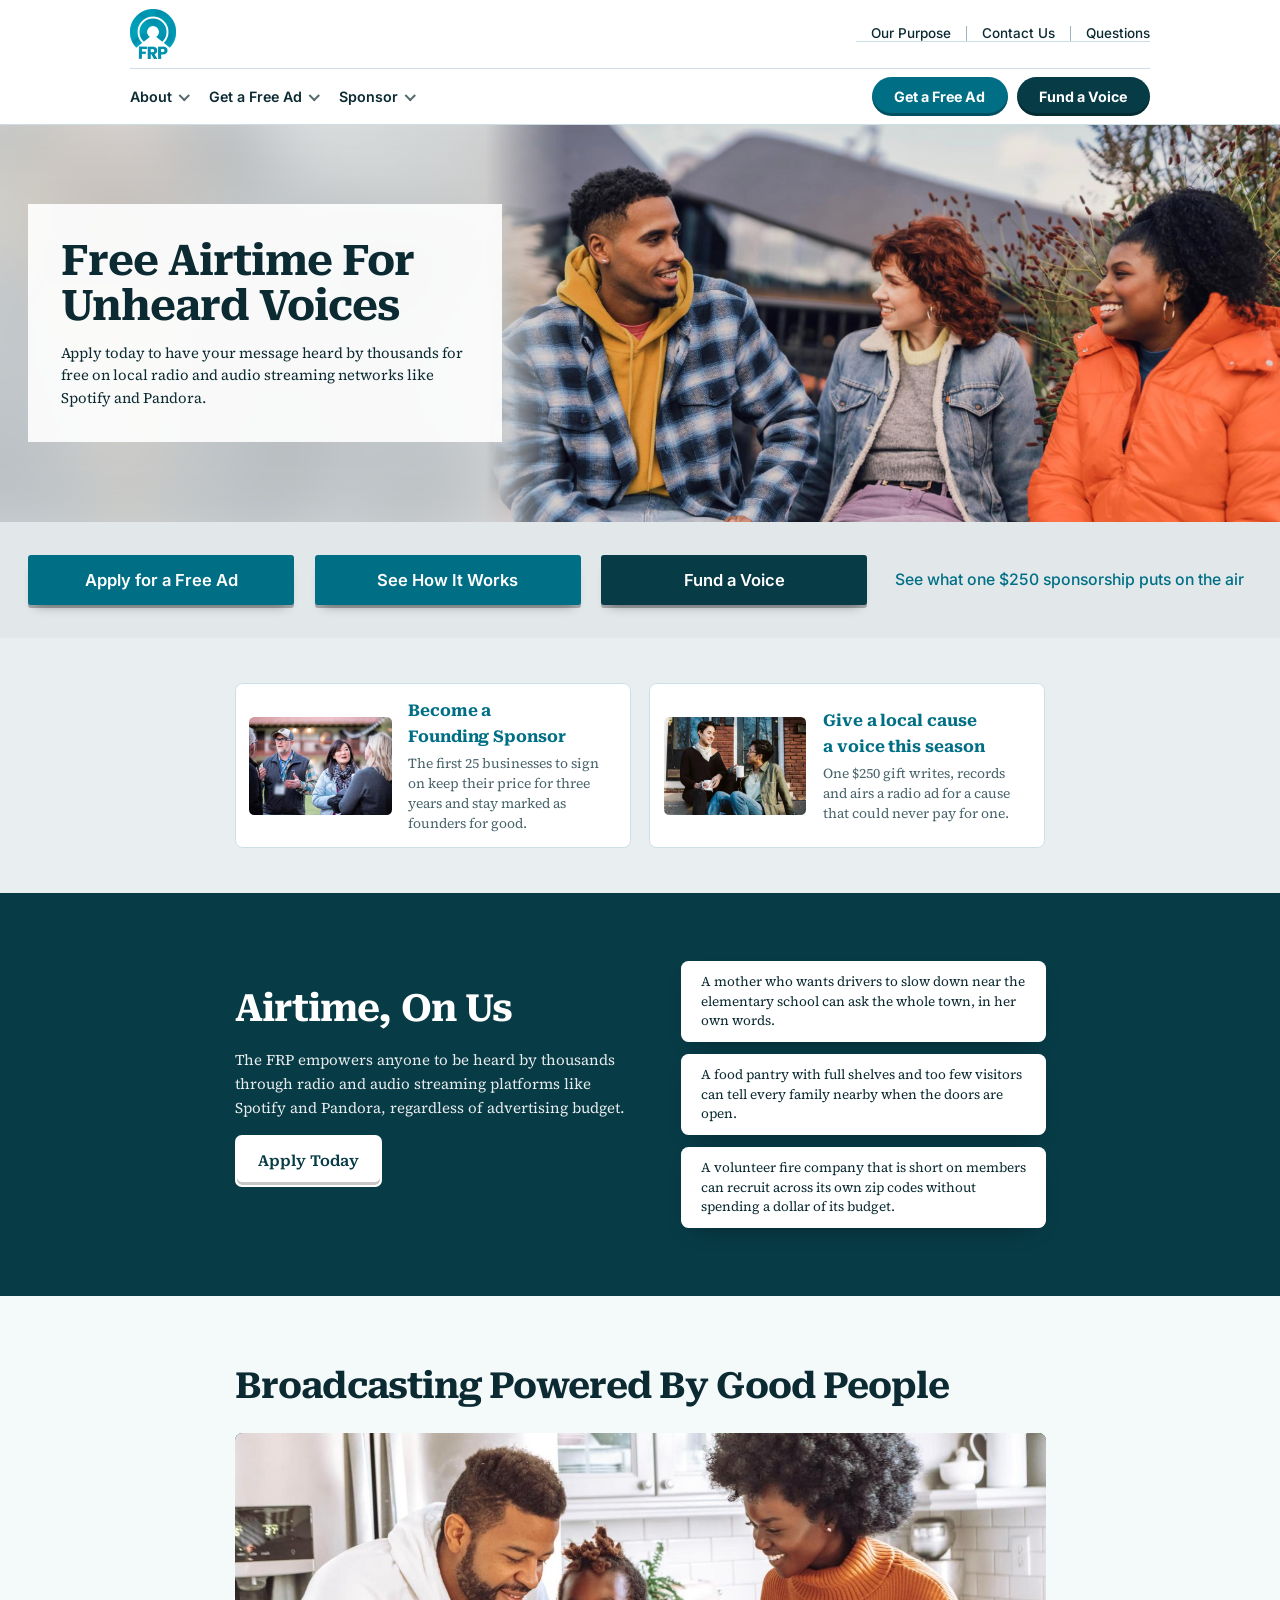
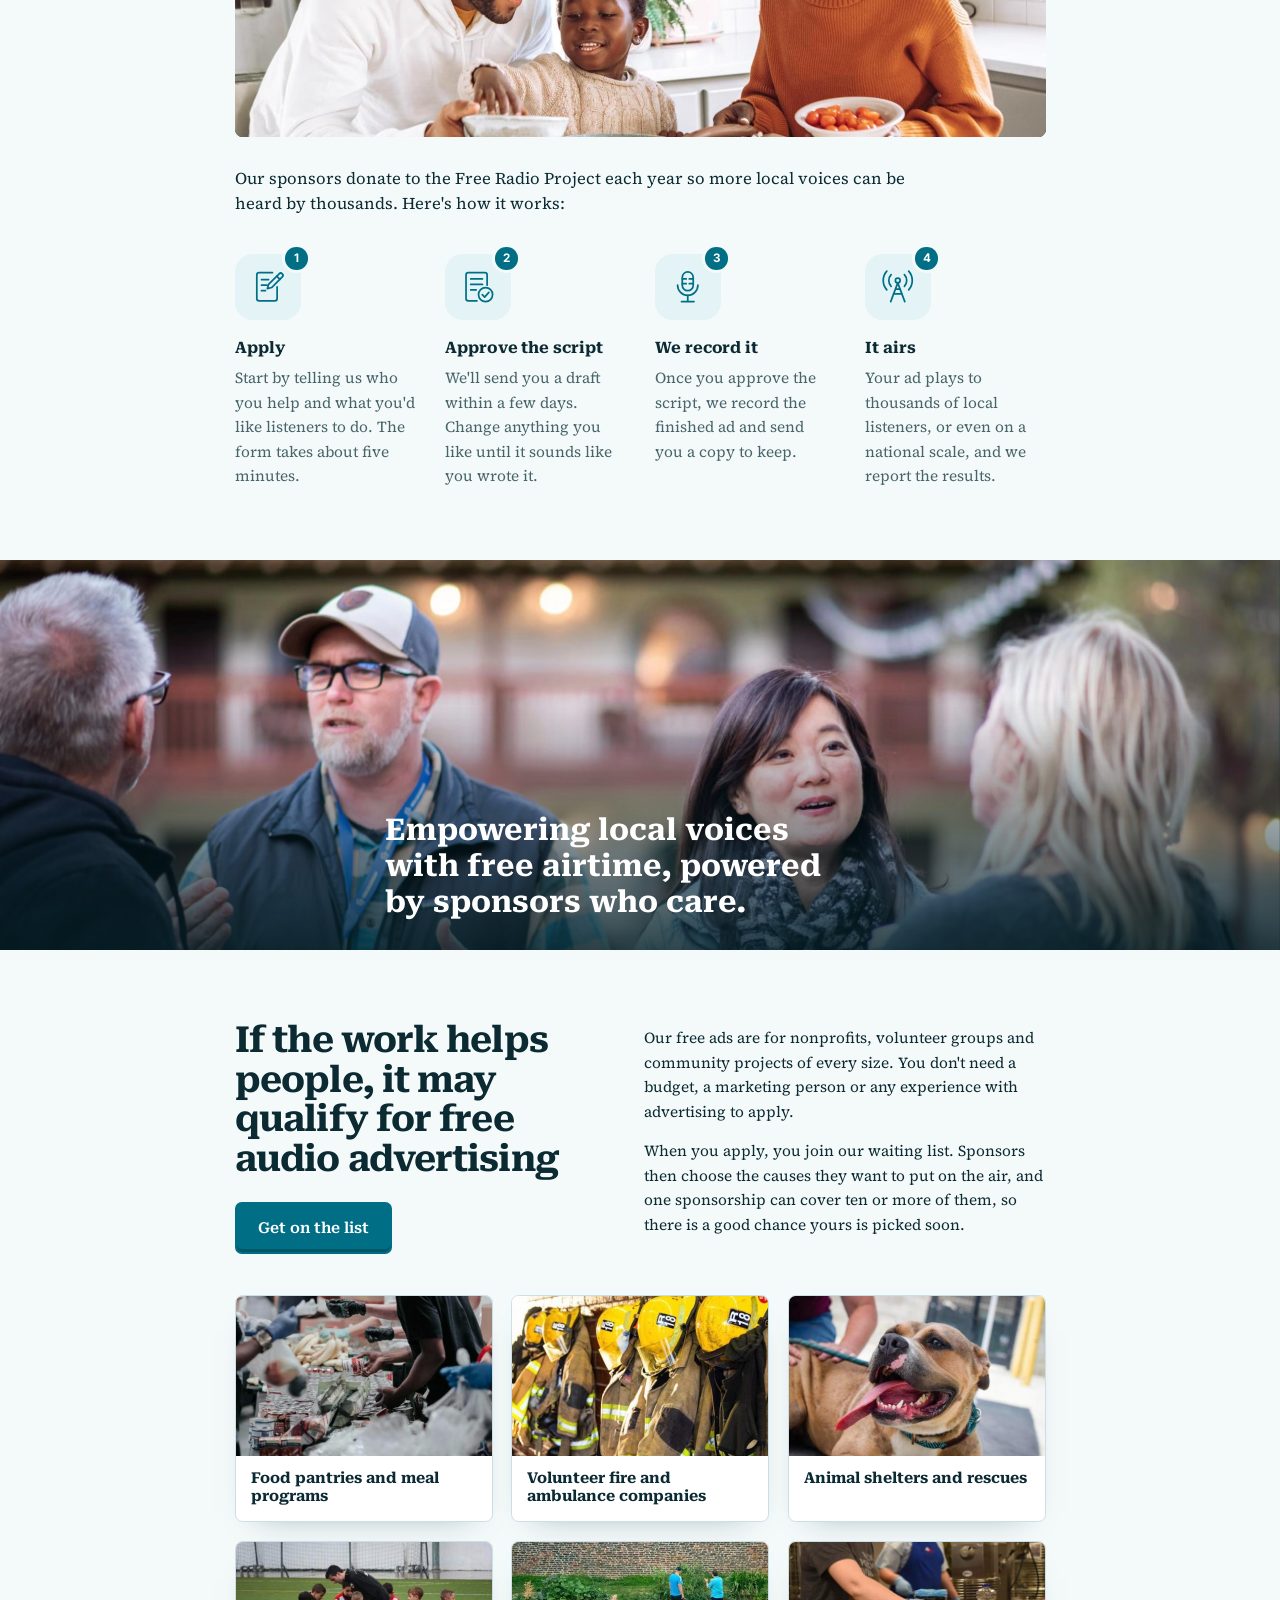
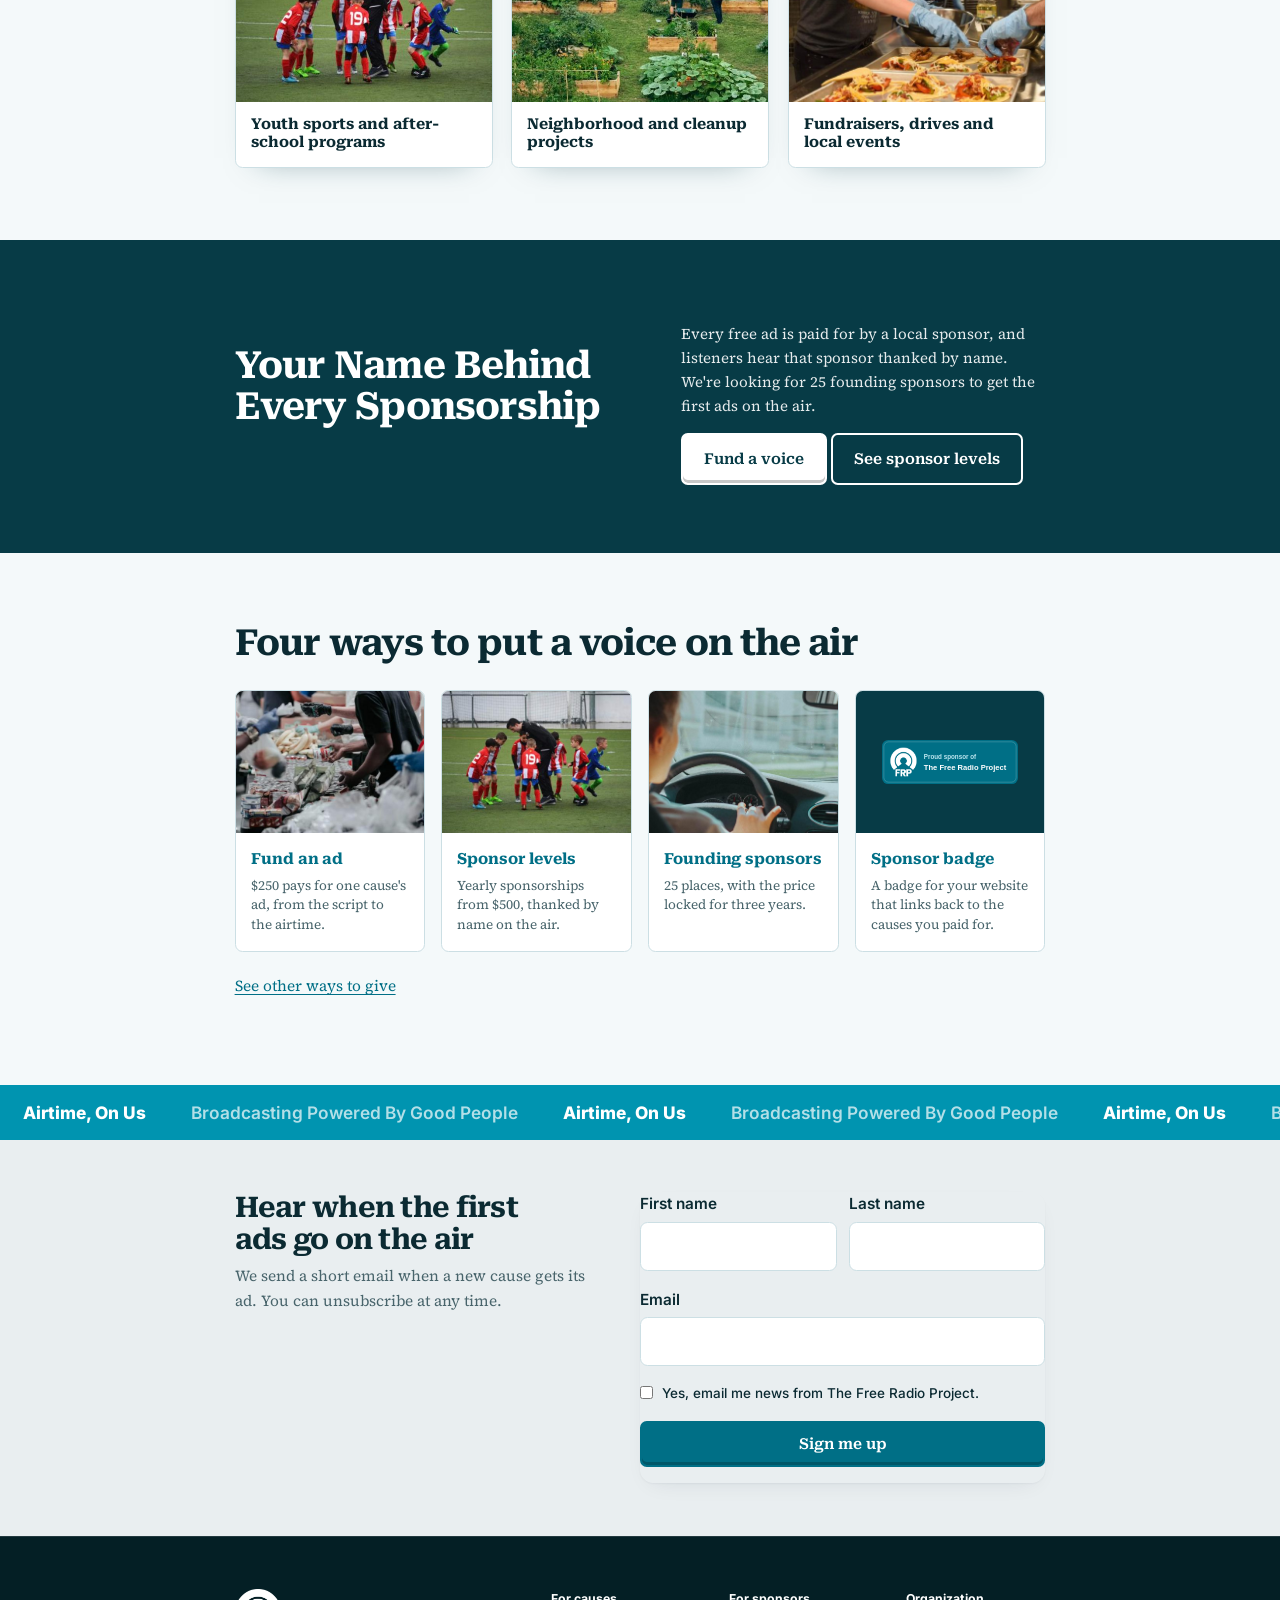
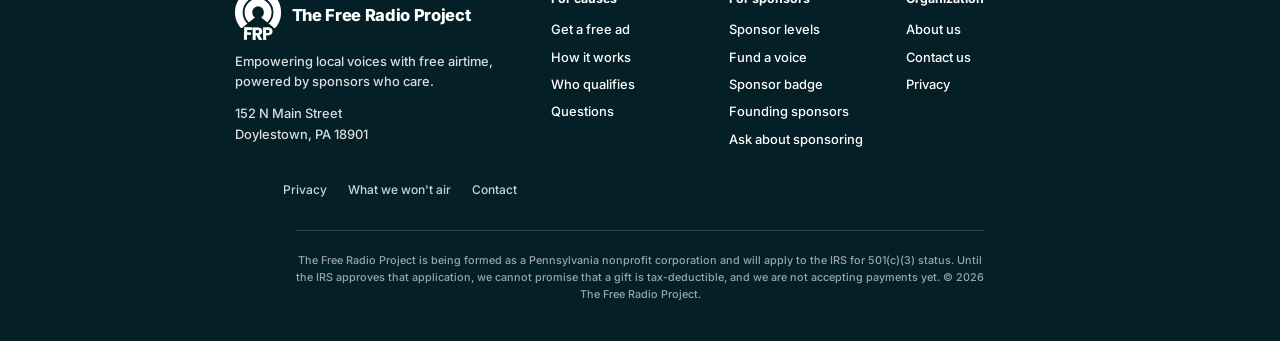
==== commit c74b70e7: "Hero headline on two lines, wider header, clean small links Co-Authored-By: Claude Fable 5.2 <norepl" ====
--- a/index.html
+++ b/index.html
@@ -8,7 +8,7 @@
 <div class="bar"><header class="wrap top"><div class="top-row"><a class="brand" href="index.html"><img src="logo.png" alt="The Free Radio Project" width="50" height="56"></a><div class="util"><a href="about.html">Our Purpose</a><a href="about.html#contact">Contact Us</a><a href="apply.html#faq">Questions</a></div></div><div class="nav-row"><nav class="nav" aria-label="Main"><div class="menu"><button type="button" aria-expanded="false">About</button><div class="sub"><a href="about.html">Our purpose</a><a href="index.html#how">How it works</a><a href="about.html#founder">Founder</a><a href="about.html#wont-air">What we won't air</a><a href="about.html#contact">Contact</a></div></div><div class="menu"><button type="button" aria-expanded="false">Get a Free Ad</button><div class="sub"><a href="index.html#who">Who qualifies</a><a href="apply.html">Apply</a><a href="apply.html#faq">Questions</a></div></div><div class="menu"><button type="button" aria-expanded="false">Sponsor</button><div class="sub"><a href="sponsors.html">Sponsor levels</a><a href="voices.html">Fund a voice</a><a href="sponsors.html#founding">Founding sponsors</a><a href="voices.html#badge">Sponsor badge</a></div></div></nav><div class="top-cta"><a class="btn small" href="apply.html">Get a Free Ad</a><a class="btn small alt" href="voices.html">Fund a Voice</a></div></div></header></div>
 <main id="main">
 <div class="hero-full"><img class="hero-blur" src="img/hero.jpg" alt="" aria-hidden="true" width="800" height="500"><picture><source media="(max-width:900px)" srcset="img/hero.jpg"><img class="hero-bg" src="img/hero-wide.jpg" alt="Three friends laughing together outdoors" width="2307" height="1538"></picture><div class="hero-in"><div class="hero-card">
-<h1>Free Airtime For Unheard&nbsp;Voices</h1>
+<h1>Free Airtime For<br>Unheard&nbsp;Voices</h1>
 <p class="lede">Apply today to have your message heard by thousands for free on local radio and audio streaming networks like Spotify and Pandora.</p>
 </div></div></div>
 <div class="hero-actions"><div class="hero-actions-in"><a class="act" href="apply.html">Apply for a Free Ad</a><a class="act" href="index.html#how">See How It Works</a><a class="act alt" href="voices.html">Fund a Voice</a><a class="act-link" href="voices.html">See what one $250 sponsorship puts on the air</a></div></div>
--- a/styles.css
+++ b/styles.css
@@ -611,3 +611,10 @@
   .hero-actions-in{grid-template-columns:1fr;padding-inline:1.25rem}
   .act-link{text-align:center}
 }
+
+.util a{border-bottom:0!important;box-shadow:none!important;background-image:none!important;text-decoration:none}
+@media (min-width:901px){
+  .bar .top{max-width:82vw;padding-inline:1rem}
+  .hero-full .hero-card{max-width:37vw}
+  .hero-full .hero-card h1{font-size:clamp(1.9rem,3.3vw,3.6rem);text-wrap:initial}
+}
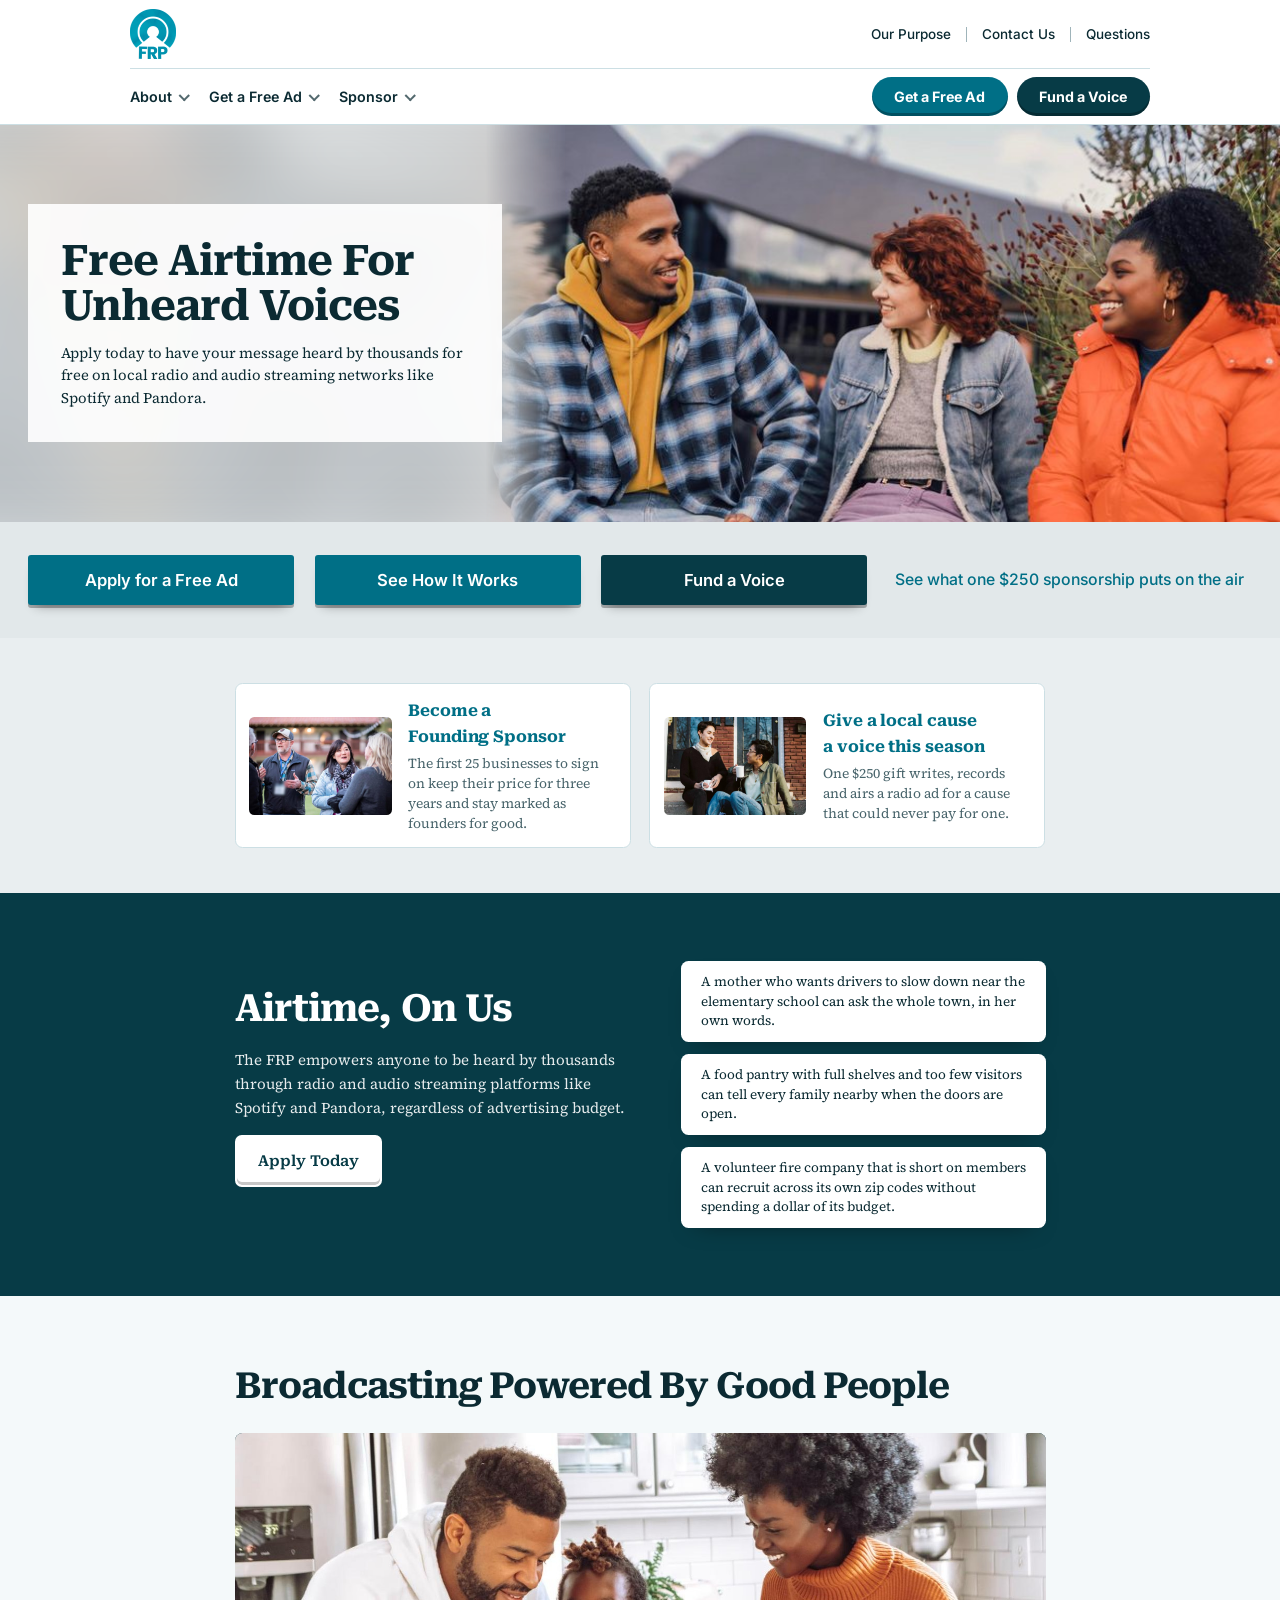
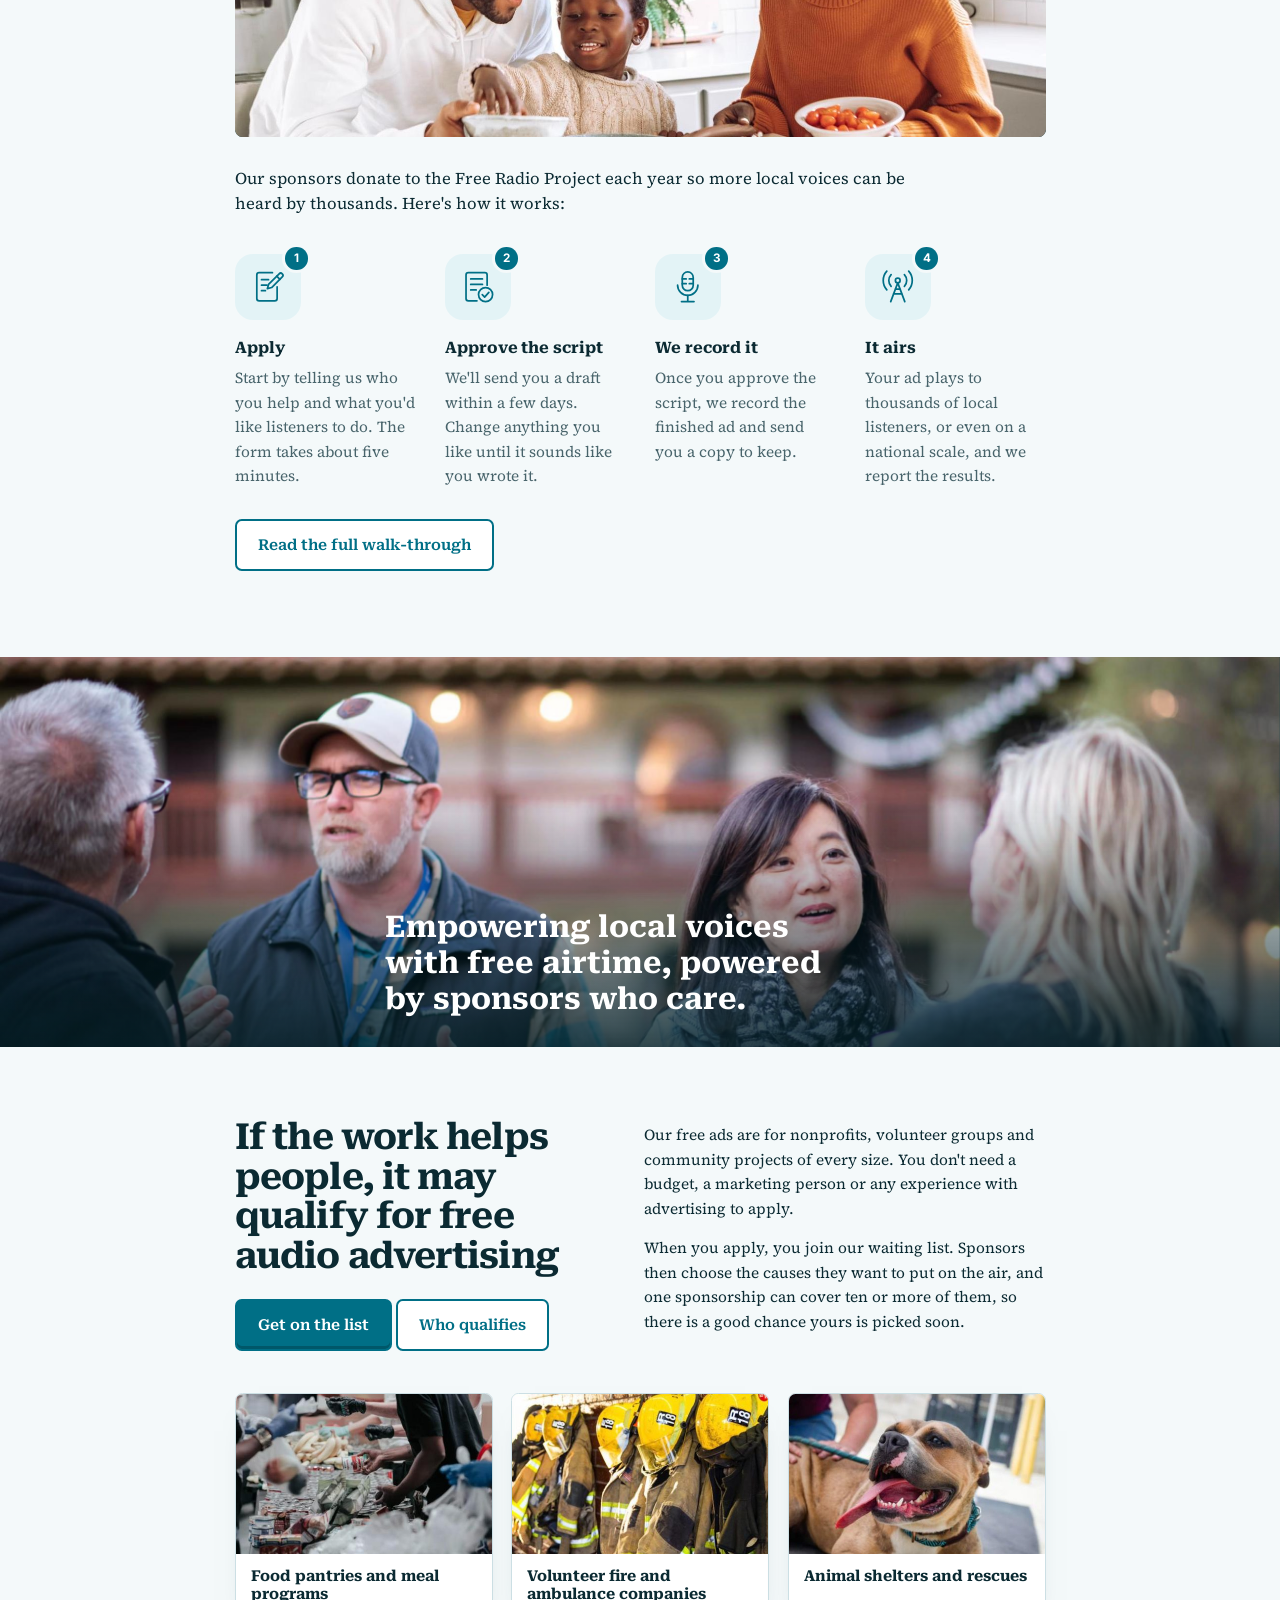
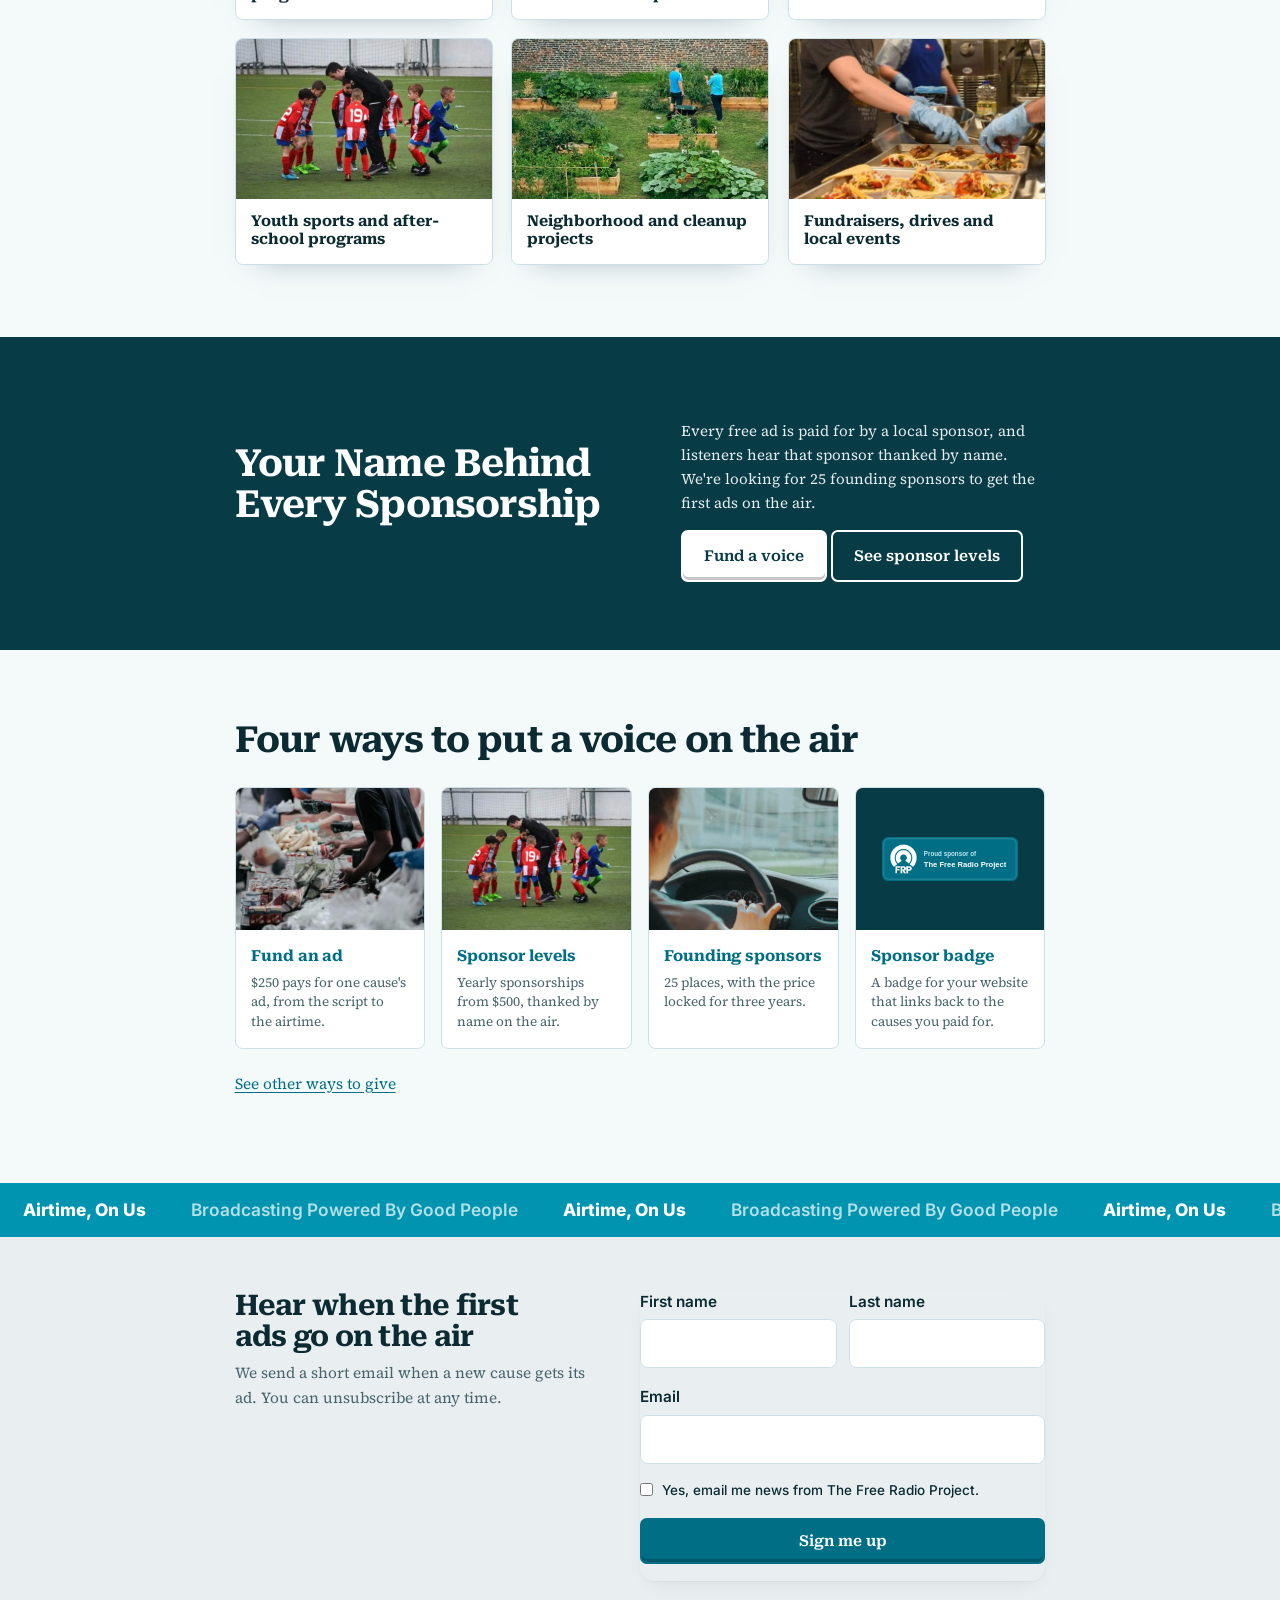
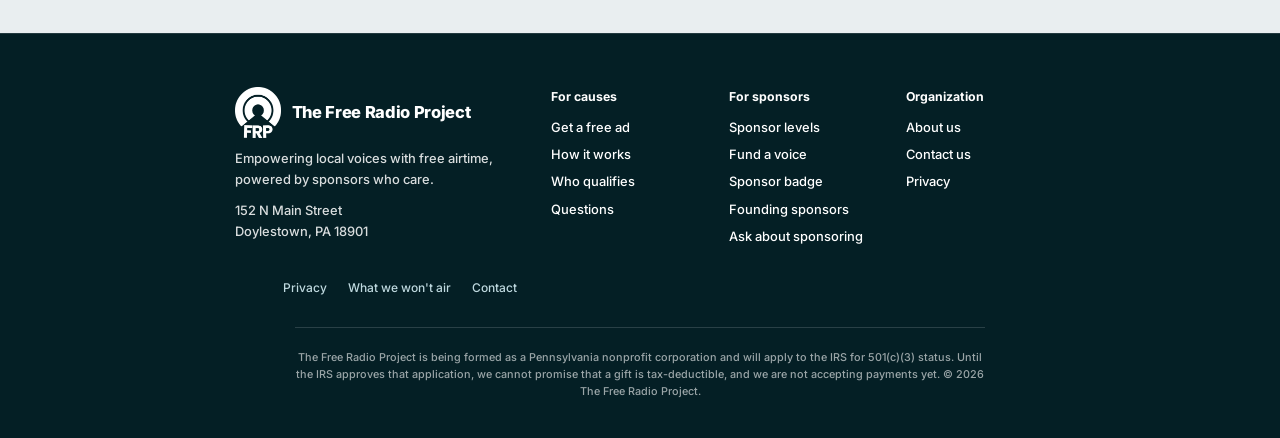
==== commit f87c20ef: "Add dedicated pages and expand every inner page New pages: how it works, who qualifies, founding spo" ====
--- a/index.html
+++ b/index.html
@@ -5,15 +5,15 @@
 <link rel="icon" href="favicon.png" type="image/png"><meta name="theme-color" content="#0094B0"><link rel="canonical" href="https://freeradioproject.org/">
 <link rel="stylesheet" href="styles.css"></head><body>
 <a class="skip" href="#main">Skip to content</a>
-<div class="bar"><header class="wrap top"><div class="top-row"><a class="brand" href="index.html"><img src="logo.png" alt="The Free Radio Project" width="50" height="56"></a><div class="util"><a href="about.html">Our Purpose</a><a href="about.html#contact">Contact Us</a><a href="apply.html#faq">Questions</a></div></div><div class="nav-row"><nav class="nav" aria-label="Main"><div class="menu"><button type="button" aria-expanded="false">About</button><div class="sub"><a href="about.html">Our purpose</a><a href="index.html#how">How it works</a><a href="about.html#founder">Founder</a><a href="about.html#wont-air">What we won't air</a><a href="about.html#contact">Contact</a></div></div><div class="menu"><button type="button" aria-expanded="false">Get a Free Ad</button><div class="sub"><a href="index.html#who">Who qualifies</a><a href="apply.html">Apply</a><a href="apply.html#faq">Questions</a></div></div><div class="menu"><button type="button" aria-expanded="false">Sponsor</button><div class="sub"><a href="sponsors.html">Sponsor levels</a><a href="voices.html">Fund a voice</a><a href="sponsors.html#founding">Founding sponsors</a><a href="voices.html#badge">Sponsor badge</a></div></div></nav><div class="top-cta"><a class="btn small" href="apply.html">Get a Free Ad</a><a class="btn small alt" href="voices.html">Fund a Voice</a></div></div></header></div>
+<div class="bar"><header class="wrap top"><div class="top-row"><a class="brand" href="index.html"><img src="logo.png" alt="The Free Radio Project" width="50" height="56"></a><div class="util"><a href="about.html">Our Purpose</a><a href="contact.html">Contact Us</a><a href="questions.html">Questions</a></div></div><div class="nav-row"><nav class="nav" aria-label="Main"><div class="menu"><button type="button" aria-expanded="false">About</button><div class="sub"><a href="about.html">Our purpose</a><a href="how-it-works.html">How it works</a><a href="about.html#founder">Founder</a><a href="questions.html">Questions</a><a href="contact.html">Contact</a></div></div><div class="menu"><button type="button" aria-expanded="false">Get a Free Ad</button><div class="sub"><a href="who-qualifies.html">Who qualifies</a><a href="apply.html">Apply</a><a href="who-qualifies.html#wont-air">What we won't air</a><a href="questions.html#causes">Questions</a></div></div><div class="menu"><button type="button" aria-expanded="false">Sponsor</button><div class="sub"><a href="sponsors.html">Sponsor levels</a><a href="voices.html">Fund a voice</a><a href="founding-sponsors.html">Founding sponsors</a><a href="sponsor-badge.html">Sponsor badge</a></div></div></nav><div class="top-cta"><a class="btn small" href="apply.html">Get a Free Ad</a><a class="btn small alt" href="voices.html">Fund a Voice</a></div></div></header></div>
 <main id="main">
 <div class="hero-full"><img class="hero-blur" src="img/hero.jpg" alt="" aria-hidden="true" width="800" height="500"><picture><source media="(max-width:900px)" srcset="img/hero.jpg"><img class="hero-bg" src="img/hero-wide.jpg" alt="Three friends laughing together outdoors" width="2307" height="1538"></picture><div class="hero-in"><div class="hero-card">
 <h1>Free Airtime For<br>Unheard&nbsp;Voices</h1>
 <p class="lede">Apply today to have your message heard by thousands for free on local radio and audio streaming networks like Spotify and Pandora.</p>
 </div></div></div>
-<div class="hero-actions"><div class="hero-actions-in"><a class="act" href="apply.html">Apply for a Free Ad</a><a class="act" href="index.html#how">See How It Works</a><a class="act alt" href="voices.html">Fund a Voice</a><a class="act-link" href="voices.html">See what one $250 sponsorship puts on the air</a></div></div>
+<div class="hero-actions"><div class="hero-actions-in"><a class="act" href="apply.html">Apply for a Free Ad</a><a class="act" href="how-it-works.html">See How It Works</a><a class="act alt" href="voices.html">Fund a Voice</a><a class="act-link" href="voices.html">See what one $250 sponsorship puts on the air</a></div></div>
 <section class="promo"><div class="wrap">
-<a class="promo-tile" href="sponsors.html#founding"><img loading="lazy" src="img/hero-neighbors.jpg" alt="Neighbors talking at a community event" width="929" height="741"><div><h3>Become a Founding Sponsor</h3><p>The first 25 businesses to sign on keep their price for three years and stay marked as founders for good.</p></div></a>
+<a class="promo-tile" href="founding-sponsors.html"><img loading="lazy" src="img/hero-neighbors.jpg" alt="Neighbors talking at a community event" width="929" height="741"><div><h3>Become a Founding Sponsor</h3><p>The first 25 businesses to sign on keep their price for three years and stay marked as founders for good.</p></div></a>
 <a class="promo-tile" href="voices.html"><img loading="lazy" src="img/stoop.jpg" alt="Two neighbors talking over coffee on a front stoop" width="900" height="616"><div><h3>Give a local cause a voice this season</h3><p>One $250 gift writes, records and airs a radio ad for a cause that could never pay for one.</p></div></a>
 </div></section>
 
@@ -29,12 +29,13 @@
 <img class="wide" loading="lazy" src="img/kitchen.jpg" alt="A family cooking together in their kitchen" width="1557" height="626">
 <p class="how-lede">Our sponsors donate to the Free Radio Project each year so more local voices can be heard by thousands. Here's how it works:</p>
 <ol class="steps icons"><li><span class="step-ico"><svg class="ico" viewBox="0 0 48 48" width="48" height="48" fill="none" stroke="currentColor" stroke-width="2.2" stroke-linecap="round" stroke-linejoin="round" aria-hidden="true"><path d="M30 6H13a3 3 0 0 0-3 3v30a3 3 0 0 0 3 3h20a3 3 0 0 0 3-3V24"/><path d="M16 15h9M16 22h7M16 29h5"/><path d="M38.6 7.4a2.8 2.8 0 0 1 4 4L29 25l-5.5 1.5L25 21z"/><path d="M35.5 10.5l4 4"/></svg></span><h3>Apply</h3><p>Start by telling us who you help and what you'd like listeners to do. The form takes about five minutes.</p></li><li><span class="step-ico"><svg class="ico" viewBox="0 0 48 48" width="48" height="48" fill="none" stroke="currentColor" stroke-width="2.2" stroke-linecap="round" stroke-linejoin="round" aria-hidden="true"><path d="M36 22V9a3 3 0 0 0-3-3H12a3 3 0 0 0-3 3v30a3 3 0 0 0 3 3h11"/><path d="M15 14h15M15 21h15M15 28h7"/><circle cx="34" cy="34" r="9"/><path d="M29.8 34.2l3 3 5.4-6"/></svg></span><h3>Approve the script</h3><p>We'll send you a draft within a few days. Change anything you like until it sounds like you wrote it.</p></li><li><span class="step-ico"><svg class="ico" viewBox="0 0 48 48" width="48" height="48" fill="none" stroke="currentColor" stroke-width="2.2" stroke-linecap="round" stroke-linejoin="round" aria-hidden="true"><rect x="17" y="5" width="14" height="24" rx="7"/><path d="M17 14h5M17 20h5M26 14h5M26 20h5"/><path d="M11 22a13 13 0 0 0 26 0"/><path d="M24 35v8M16 43h16"/></svg></span><h3>We record it</h3><p>Once you approve the script, we record the finished ad and send you a copy to keep.</p></li><li><span class="step-ico"><svg class="ico" viewBox="0 0 48 48" width="48" height="48" fill="none" stroke="currentColor" stroke-width="2.2" stroke-linecap="round" stroke-linejoin="round" aria-hidden="true"><circle cx="24" cy="16" r="3"/><path d="M24 19l-9 24M24 19l9 24M18.5 33h11M20.800 27h6.400"/><path d="M15.5 8.500a11 11 0 0 0 0 15M32.500 8.500a11 11 0 0 1 0 15"/><path d="M10 4a18 18 0 0 0 0 24M38 4a18 18 0 0 1 0 24"/></svg></span><h3>It airs</h3><p>Your ad plays to thousands of local listeners, or even on a national scale, and we report the results.</p></li></ol>
+<p class="more"><a class="btn ghost" href="how-it-works.html">Read the full walk-through</a></p>
 </div></section>
 <div class="bleed-wrap quote"><img src="img/talk.jpg" alt="Neighbors talking at a community event" width="2654" height="1473"><div class="bleed-text"><div class="wrap"><p>Empowering local voices with free airtime, powered by sponsors who care.</p></div></div></div>
 
 
 <section id="who"><div class="wrap who-sec">
-<div class="who-head"><div><h2>If the work helps people, it may qualify for free audio advertising</h2><p><a class="btn" href="apply.html">Get on the list</a></p></div><div><p>Our free ads are for nonprofits, volunteer groups and community projects of every size. You don't need a budget, a marketing person or any experience with advertising to apply.</p><p>When you apply, you join our waiting list. Sponsors then choose the causes they want to put on the air, and one sponsorship can cover ten or more of them, so there is a good chance yours is picked soon.</p></div></div>
+<div class="who-head"><div><h2>If the work helps people, it may qualify for free audio advertising</h2><p><a class="btn" href="apply.html">Get on the list</a> <a class="btn ghost" href="who-qualifies.html">Who qualifies</a></p></div><div><p>Our free ads are for nonprofits, volunteer groups and community projects of every size. You don't need a budget, a marketing person or any experience with advertising to apply.</p><p>When you apply, you join our waiting list. Sponsors then choose the causes they want to put on the air, and one sponsorship can cover ten or more of them, so there is a good chance yours is picked soon.</p></div></div>
 <div class="tiles"><figure><img loading="lazy" src="img/food.jpg" alt="Volunteers sorting donated food" width="640" height="460"><figcaption>Food pantries and meal programs</figcaption></figure><figure><img loading="lazy" src="img/fire.jpg" alt="Firefighter coats and helmets hanging in a station" width="640" height="460"><figcaption>Volunteer fire and ambulance companies</figcaption></figure><figure><img loading="lazy" src="img/dog.jpg" alt="A rescue dog being petted" width="640" height="460"><figcaption>Animal shelters and rescues</figcaption></figure><figure><img loading="lazy" src="img/soccer.jpg" alt="A coach talking with a youth soccer team" width="640" height="460"><figcaption>Youth sports and after-school programs</figcaption></figure><figure><img loading="lazy" src="img/garden.jpg" alt="Neighbors working in a community garden" width="640" height="460"><figcaption>Neighborhood and cleanup projects</figcaption></figure><figure><img loading="lazy" src="img/kitchen-tile.jpg" alt="Volunteers preparing trays of food in a community kitchen" width="640" height="460"><figcaption>Fundraisers, drives and local events</figcaption></figure></div>
 </div></section>
 
@@ -52,8 +53,8 @@
 <div class="way-cards">
 <a class="way" href="voices.html"><img loading="lazy" src="img/food.jpg" alt="Volunteers sorting donated food" width="640" height="460"><div><h3>Fund an ad</h3><p>$250 pays for one cause's ad, from the script to the airtime.</p></div></a>
 <a class="way" href="sponsors.html"><img loading="lazy" src="img/soccer.jpg" alt="A coach talking with a youth soccer team" width="640" height="460"><div><h3>Sponsor levels</h3><p>Yearly sponsorships from $500, thanked by name on the air.</p></div></a>
-<a class="way" href="sponsors.html#founding"><img loading="lazy" src="img/drive.jpg" alt="A driver on the road with the radio on" width="1568" height="588"><div><h3>Founding sponsors</h3><p>25 places, with the price locked for three years.</p></div></a>
-<a class="way" href="voices.html#badge"><span class="way-badge"><img loading="lazy" src="badge.svg" alt="Proud sponsor of The Free Radio Project badge" width="260" height="84"></span><div><h3>Sponsor badge</h3><p>A badge for your website that links back to the causes you paid for.</p></div></a>
+<a class="way" href="founding-sponsors.html"><img loading="lazy" src="img/drive.jpg" alt="A driver on the road with the radio on" width="1568" height="588"><div><h3>Founding sponsors</h3><p>25 places, with the price locked for three years.</p></div></a>
+<a class="way" href="sponsor-badge.html"><span class="way-badge"><img loading="lazy" src="badge.svg" alt="Proud sponsor of The Free Radio Project badge" width="260" height="84"></span><div><h3>Sponsor badge</h3><p>A badge for your website that links back to the causes you paid for.</p></div></a>
 </div>
 <p><a href="sponsors.html#ask">See other ways to give</a></p>
 </div></section></main>
@@ -68,8 +69,8 @@
 </form></div></section>
 <footer><div class="wrap"><div class="cols">
 <div><a class="brand" href="index.html"><img src="logo-white.png" alt="" width="58" height="64">The Free Radio Project</a><p>Empowering local voices with free airtime, powered by sponsors who care.</p><p>152 N Main Street<br>Doylestown, PA 18901</p></div>
-<div><h4>For causes</h4><ul><li><a href="apply.html">Get a free ad</a></li><li><a href="index.html#how">How it works</a></li><li><a href="index.html#who">Who qualifies</a></li><li><a href="apply.html#faq">Questions</a></li></ul></div>
-<div><h4>For sponsors</h4><ul><li><a href="sponsors.html">Sponsor levels</a></li><li><a href="voices.html">Fund a voice</a></li><li><a href="voices.html#badge">Sponsor badge</a></li><li><a href="sponsors.html#founding">Founding sponsors</a></li><li><a href="sponsors.html#ask">Ask about sponsoring</a></li></ul></div>
-<div><h4>Organization</h4><ul><li><a href="about.html">About us</a></li><li><a href="about.html#contact">Contact us</a></li><li><a href="privacy.html">Privacy</a></li></ul></div>
-</div><p class="legal"><a href="privacy.html">Privacy</a><a href="about.html#wont-air">What we won't air</a><a href="about.html#contact">Contact</a></p><small>The Free Radio Project is being formed as a Pennsylvania nonprofit corporation and will apply to the IRS for 501(c)(3) status. Until the IRS approves that application, we cannot promise that a gift is tax-deductible, and we are not accepting payments yet. &copy; 2026 The Free Radio Project.</small></div></footer>
+<div><h4>For causes</h4><ul><li><a href="apply.html">Get a free ad</a></li><li><a href="how-it-works.html">How it works</a></li><li><a href="who-qualifies.html">Who qualifies</a></li><li><a href="questions.html">Questions</a></li></ul></div>
+<div><h4>For sponsors</h4><ul><li><a href="sponsors.html">Sponsor levels</a></li><li><a href="voices.html">Fund a voice</a></li><li><a href="sponsor-badge.html">Sponsor badge</a></li><li><a href="founding-sponsors.html">Founding sponsors</a></li><li><a href="sponsors.html#ask">Ask about sponsoring</a></li></ul></div>
+<div><h4>Organization</h4><ul><li><a href="about.html">About us</a></li><li><a href="contact.html">Contact us</a></li><li><a href="privacy.html">Privacy</a></li></ul></div>
+</div><p class="legal"><a href="privacy.html">Privacy</a><a href="who-qualifies.html#wont-air">What we won't air</a><a href="contact.html">Contact</a></p><small>The Free Radio Project is being formed as a Pennsylvania nonprofit corporation and will apply to the IRS for 501(c)(3) status. Until the IRS approves that application, we cannot promise that a gift is tax-deductible, and we are not accepting payments yet. &copy; 2026 The Free Radio Project.</small></div></footer>
 <script>window.HMFF_FORM_ENDPOINT="https://hook.us2.make.com/hjlm2qmpsatp27aw465t7ad369q92t67";window.FRP_VOICES={waiting:[],onair:[]};</script><script src="site.js"></script></body></html>
--- a/styles.css
+++ b/styles.css
@@ -618,3 +618,69 @@
   .hero-full .hero-card{max-width:37vw}
   .hero-full .hero-card h1{font-size:clamp(1.9rem,3.3vw,3.6rem);text-wrap:initial}
 }
+.top .util{border:0;padding:0;margin:0;background:none}
+
+/* ===== inner pages ===== */
+.hero-full.inner .hero-card h1{font-family:var(--display);font-weight:700;letter-spacing:-.025em;color:var(--ink);margin:0 0 .8rem;line-height:1.08;font-size:clamp(1.7rem,2.7vw,2.9rem)}
+.hero-full.inner .hero-card .lede{margin:0;color:var(--ink)}
+@media (min-width:901px){.hero-full.inner{min-height:clamp(17rem,25vw,26rem)}.hero-full.inner .hero-card h1{font-size:clamp(1.7rem,2.7vw,2.9rem)}}
+main>.crumb{padding-block:.9rem}
+section.tint{background:#fff;border-block:1px solid var(--line)}
+.more{margin-top:2rem}
+.stats{display:grid;grid-template-columns:repeat(auto-fit,minmax(11rem,1fr));gap:1.5rem;margin-top:2rem}
+.stat{border-top:3px solid var(--teal);padding-top:1rem}
+.stat b{display:block;font-family:var(--display);font-weight:700;font-size:clamp(2rem,3.6vw,3.1rem);line-height:1.05;letter-spacing:-.02em;color:var(--teal-dark)}
+.stat span{display:block;margin-top:.5rem;color:var(--ink)}
+.stat small{display:block;margin-top:.45rem;font:500 .78rem var(--ui);color:var(--slate)}
+.split{display:grid;grid-template-columns:1fr 1fr;gap:clamp(1.5rem,4vw,4rem);align-items:center;margin-top:2.5rem}
+.split+.split{margin-top:clamp(2.5rem,5vw,4.5rem)}
+.split>img{width:100%;aspect-ratio:3/2;object-fit:cover;border-radius:.45rem;display:block}
+.split.flip>img{order:2}
+.split h3{font-size:1.5rem;margin-bottom:.7rem}
+.split h2{margin-bottom:1rem}
+.cards3{display:grid;grid-template-columns:repeat(3,1fr);gap:1.25rem;margin-top:2rem}
+.card{background:var(--sky);border:1px solid var(--line);border-radius:.5rem;padding:1.4rem 1.5rem}
+section:not(.tint) .card{background:#fff}
+.card h3{font-size:1.15rem;color:var(--teal-dark);margin-bottom:.45rem}
+.card p{margin:0;color:var(--slate)}
+.scripts{display:grid;grid-template-columns:1fr 1fr;gap:1.25rem;margin-top:2rem}
+.script{margin:0;background:var(--sky);border:1px solid var(--line);border-left:5px solid var(--teal);border-radius:0 .5rem .5rem 0;padding:1.3rem 1.5rem}
+.script figcaption{font:600 .8rem var(--ui);color:var(--teal-dark);margin-bottom:.6rem}
+.script blockquote{margin:0;font-size:1.1rem;line-height:1.55}
+.checks,.crosses{list-style:none;margin:.75rem 0 1.25rem;padding:0}
+.checks li,.crosses li{position:relative;padding:.35rem 0 .35rem 1.9rem}
+.checks li::before,.crosses li::before{content:"";position:absolute;left:0;top:.62rem;width:1.15rem;height:1.15rem;background-repeat:no-repeat;background-size:contain}
+.checks li::before{background-image:url("data:image/svg+xml,%3Csvg xmlns='http://www.w3.org/2000/svg' viewBox='0 0 24 24' fill='none' stroke='%23006F86' stroke-width='3' stroke-linecap='round' stroke-linejoin='round'%3E%3Cpath d='M4 12.5l5 5L20 6.5'/%3E%3C/svg%3E")}
+.crosses li::before{background-image:url("data:image/svg+xml,%3Csvg xmlns='http://www.w3.org/2000/svg' viewBox='0 0 24 24' fill='none' stroke='%239A3B2E' stroke-width='3' stroke-linecap='round'%3E%3Cpath d='M6 6l12 12M18 6L6 18'/%3E%3C/svg%3E")}
+.yesno{display:grid;grid-template-columns:1fr 1fr;gap:1.5rem;margin-top:1.5rem}
+.yesno>div{background:#fff;border:1px solid var(--line);border-radius:.5rem;padding:1.4rem 1.6rem}
+.yesno .yes{border-top:4px solid var(--teal)}
+.yesno .no{border-top:4px solid #9A3B2E}
+.tier-cards{display:grid;grid-template-columns:repeat(4,1fr);gap:1.1rem;margin-top:2rem}
+.tier{background:var(--sky);border:1px solid var(--line);border-radius:.5rem;padding:1.4rem 1.3rem}
+.tier.top{background:var(--deep);border-color:var(--deep);color:#fff}
+.tier.top h3,.tier.top .price{color:#fff}
+.tier.top .checks li::before{filter:brightness(0) invert(1)}
+.tier h3{font-size:1.15rem;margin-bottom:.3rem}
+.tier .price{font-family:var(--display);font-weight:700;font-size:1.9rem;color:var(--teal-dark);margin:0 0 .5rem;line-height:1.1}
+.tier .price span{font:500 .85rem var(--ui);color:inherit;opacity:.8}
+.tier .checks{margin-bottom:0;font-size:.97rem}
+.credit{font-family:var(--display);font-size:1.25rem;line-height:1.4;border-left:4px solid var(--teal);padding-left:1rem;margin:1.25rem 0}
+.small{font-size:.9rem}
+.apply-grid{display:grid;grid-template-columns:minmax(0,1.25fr) minmax(0,.9fr);gap:clamp(1.5rem,4vw,4rem);align-items:start}
+.apply-grid form{max-width:none}
+.side{background:#fff;border:1px solid var(--line);border-radius:.5rem;padding:1.4rem 1.5rem}
+.side>img{width:100%;aspect-ratio:16/10;object-fit:cover;border-radius:.35rem;display:block;margin-bottom:1.1rem}
+.side h3{font-size:1.1rem;margin-top:.6rem}
+.side .faq summary{font-size:1rem}
+.band.cta .wrap{grid-template-columns:1fr 1fr}
+.band.cta h2{font-size:clamp(1.9rem,3.6vw,3rem)}
+.band.cta .btn{margin-top:.5rem}
+@media (max-width:900px){
+  .split,.yesno,.scripts,.apply-grid,.band.cta .wrap{grid-template-columns:1fr}
+  .split.flip>img{order:0}
+  .cards3{grid-template-columns:1fr}
+  .tier-cards{grid-template-columns:1fr 1fr}
+  .hero-full.inner .hero-card h1{font-size:1.7rem}
+}
+@media (max-width:520px){.tier-cards{grid-template-columns:1fr}}
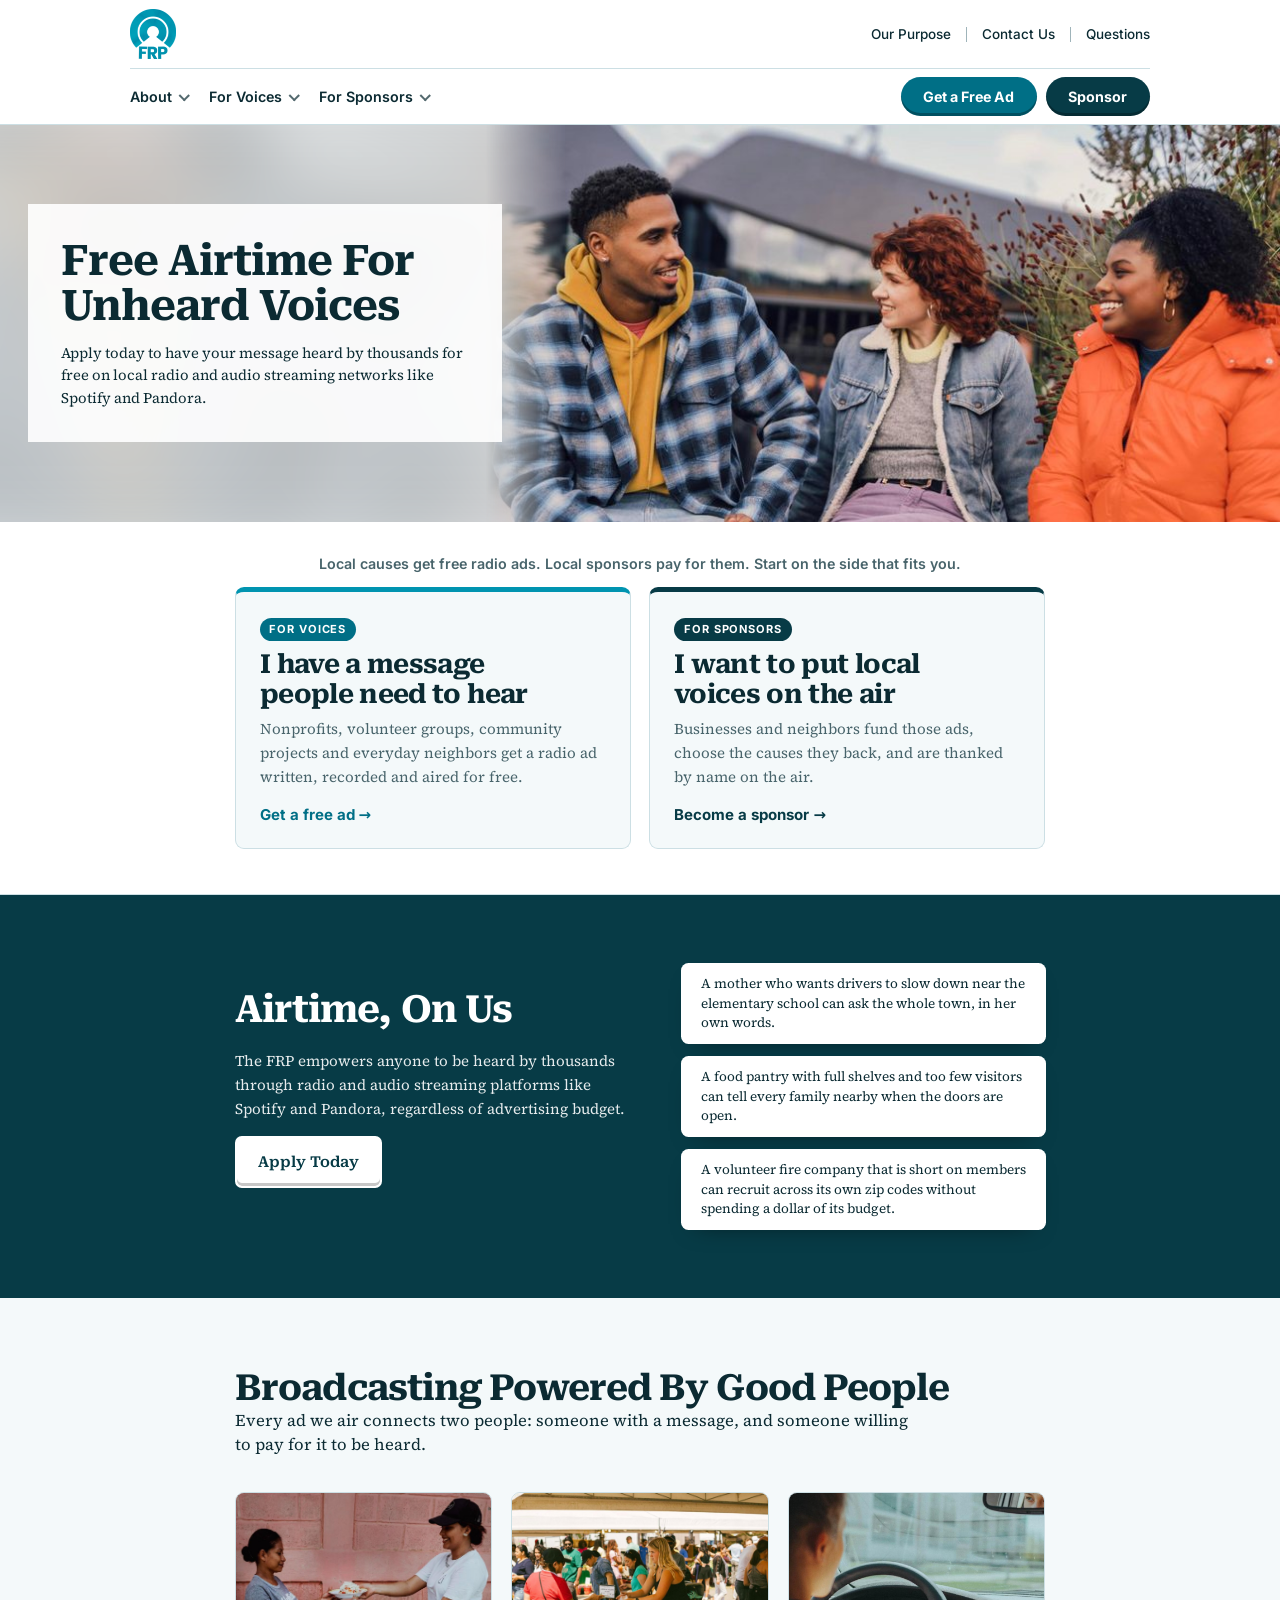
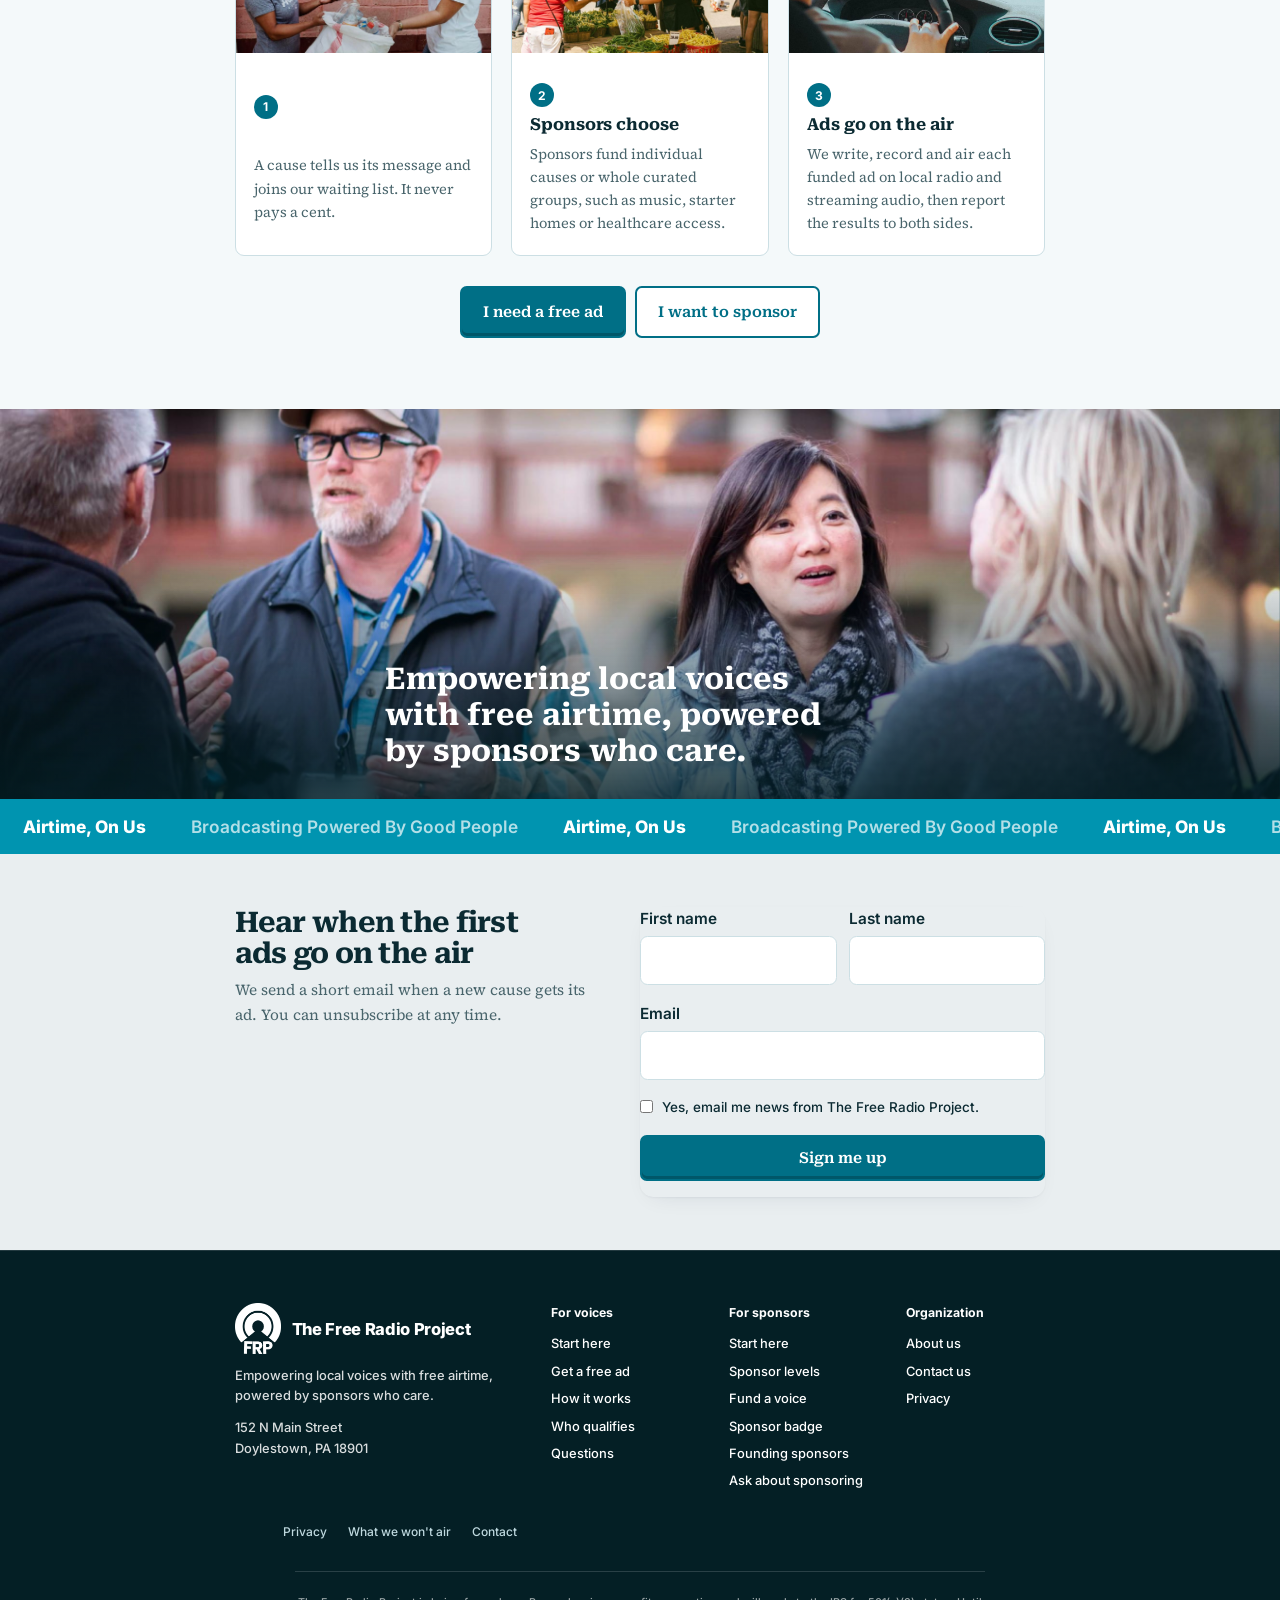
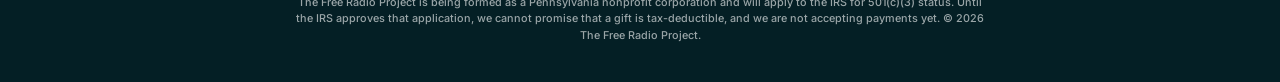
==== commit 5b3f0ce5: "Voices and Sponsors sides, news-style sponsor hub, 19 curated groups, new sponsor levels Co-Authored" ====
--- a/index.html
+++ b/index.html
@@ -3,61 +3,43 @@
 <title>The Free Radio Project | Airtime, On Us</title><meta name="description" content="We write your radio ad, record it and air it for free. Local sponsors pay for the airtime.">
 <meta property="og:title" content="The Free Radio Project | Airtime, On Us"><meta property="og:description" content="We write your radio ad, record it and air it for free. Local sponsors pay for the airtime."><meta property="og:type" content="website"><meta property="og:url" content="https://freeradioproject.org/">
 <link rel="icon" href="favicon.png" type="image/png"><meta name="theme-color" content="#0094B0"><link rel="canonical" href="https://freeradioproject.org/">
-<link rel="stylesheet" href="styles.css"></head><body>
+<link rel="stylesheet" href="styles.css"><link rel="stylesheet" href="hubs.css"></head><body>
 <a class="skip" href="#main">Skip to content</a>
-<div class="bar"><header class="wrap top"><div class="top-row"><a class="brand" href="index.html"><img src="logo.png" alt="The Free Radio Project" width="50" height="56"></a><div class="util"><a href="about.html">Our Purpose</a><a href="contact.html">Contact Us</a><a href="questions.html">Questions</a></div></div><div class="nav-row"><nav class="nav" aria-label="Main"><div class="menu"><button type="button" aria-expanded="false">About</button><div class="sub"><a href="about.html">Our purpose</a><a href="how-it-works.html">How it works</a><a href="about.html#founder">Founder</a><a href="questions.html">Questions</a><a href="contact.html">Contact</a></div></div><div class="menu"><button type="button" aria-expanded="false">Get a Free Ad</button><div class="sub"><a href="who-qualifies.html">Who qualifies</a><a href="apply.html">Apply</a><a href="who-qualifies.html#wont-air">What we won't air</a><a href="questions.html#causes">Questions</a></div></div><div class="menu"><button type="button" aria-expanded="false">Sponsor</button><div class="sub"><a href="sponsors.html">Sponsor levels</a><a href="voices.html">Fund a voice</a><a href="founding-sponsors.html">Founding sponsors</a><a href="sponsor-badge.html">Sponsor badge</a></div></div></nav><div class="top-cta"><a class="btn small" href="apply.html">Get a Free Ad</a><a class="btn small alt" href="voices.html">Fund a Voice</a></div></div></header></div>
+<div class="bar"><header class="wrap top"><div class="top-row"><a class="brand" href="index.html"><img src="logo.png" alt="The Free Radio Project" width="50" height="56"></a><div class="util"><a href="about.html">Our Purpose</a><a href="contact.html">Contact Us</a><a href="questions.html">Questions</a></div></div><div class="nav-row"><nav class="nav" aria-label="Main"><div class="menu"><button type="button" aria-expanded="false">About</button><div class="sub"><a href="about.html">Our purpose</a><a href="how-it-works.html">How it works</a><a href="about.html#founder">Founder</a><a href="questions.html">Questions</a><a href="contact.html">Contact</a></div></div><div class="menu"><button type="button" aria-expanded="false">For Voices</button><div class="sub"><a href="for-voices.html">Start here</a><a href="who-qualifies.html">Who qualifies</a><a href="apply.html">Apply for a free ad</a><a href="who-qualifies.html#wont-air">What we won't air</a><a href="questions.html#causes">Questions</a></div></div><div class="menu"><button type="button" aria-expanded="false">For Sponsors</button><div class="sub"><a href="for-sponsors.html">Start here</a><a href="voices.html">Fund a voice</a><a href="voices.html#portfolios">Curated portfolios</a><a href="sponsors.html">Sponsor levels</a><a href="founding-sponsors.html">Founding sponsors</a><a href="sponsor-badge.html">Sponsor badge</a></div></div></nav><div class="top-cta"><a class="btn small" href="for-voices.html">Get a Free Ad</a><a class="btn small alt" href="for-sponsors.html">Sponsor</a></div></div></header></div>
 <main id="main">
 <div class="hero-full"><img class="hero-blur" src="img/hero.jpg" alt="" aria-hidden="true" width="800" height="500"><picture><source media="(max-width:900px)" srcset="img/hero.jpg"><img class="hero-bg" src="img/hero-wide.jpg" alt="Three friends laughing together outdoors" width="2307" height="1538"></picture><div class="hero-in"><div class="hero-card">
 <h1>Free Airtime For<br>Unheard&nbsp;Voices</h1>
 <p class="lede">Apply today to have your message heard by thousands for free on local radio and audio streaming networks like Spotify and Pandora.</p>
 </div></div></div>
-<div class="hero-actions"><div class="hero-actions-in"><a class="act" href="apply.html">Apply for a Free Ad</a><a class="act" href="how-it-works.html">See How It Works</a><a class="act alt" href="voices.html">Fund a Voice</a><a class="act-link" href="voices.html">See what one $250 sponsorship puts on the air</a></div></div>
-<section class="promo"><div class="wrap">
-<a class="promo-tile" href="founding-sponsors.html"><img loading="lazy" src="img/hero-neighbors.jpg" alt="Neighbors talking at a community event" width="929" height="741"><div><h3>Become a Founding Sponsor</h3><p>The first 25 businesses to sign on keep their price for three years and stay marked as founders for good.</p></div></a>
-<a class="promo-tile" href="voices.html"><img loading="lazy" src="img/stoop.jpg" alt="Two neighbors talking over coffee on a front stoop" width="900" height="616"><div><h3>Give a local cause a voice this season</h3><p>One $250 gift writes, records and airs a radio ad for a cause that could never pay for one.</p></div></a>
+<section class="fork" aria-label="Choose your side"><div class="wrap">
+<p class="fork-kicker">Local causes get free radio ads. Local sponsors pay for them. Start on the side that fits you.</p>
+<div class="fork-cards">
+<a class="door" href="for-voices.html"><span class="door-tag">For Voices</span><h2>I have a message people need to hear</h2><p>Nonprofits, volunteer groups, community projects and everyday neighbors get a radio ad written, recorded and aired for free.</p><span class="door-go">Get a free ad</span></a>
+<a class="door alt" href="for-sponsors.html"><span class="door-tag">For Sponsors</span><h2>I want to put local voices on the air</h2><p>Businesses and neighbors fund those ads, choose the causes they back, and are thanked by name on the air.</p><span class="door-go">Become a sponsor</span></a>
+</div>
 </div></section>
 
 <section class="stories" data-stories hidden><div class="wrap"><h2>On the air now</h2><div class="story-cards"></div></div></section>
 
 <section class="band"><div class="wrap">
-<div><h2>Airtime, On&nbsp;Us</h2><p class="measure">The FRP empowers anyone to be heard by thousands through radio and audio streaming platforms like Spotify and Pandora, regardless of advertising budget.</p><p><a class="btn" href="apply.html">Apply Today</a></p></div>
+<div><h2>Airtime, On&nbsp;Us</h2><p class="measure">The FRP empowers anyone to be heard by thousands through radio and audio streaming platforms like Spotify and Pandora, regardless of advertising budget.</p><p><a class="btn" href="for-voices.html">Apply Today</a></p></div>
 <ul class="plain"><li>A mother who wants drivers to slow down near the elementary school can ask the whole town, in her own words.</li><li>A food pantry with full shelves and too few visitors can tell every family nearby when the doors are open.</li><li>A volunteer fire company that is short on members can recruit across its own zip codes without spending a dollar of its budget.</li></ul>
 </div></section>
 
 <section id="how"><div class="wrap">
 <h2>Broadcasting Powered By Good People</h2>
-<img class="wide" loading="lazy" src="img/kitchen.jpg" alt="A family cooking together in their kitchen" width="1557" height="626">
-<p class="how-lede">Our sponsors donate to the Free Radio Project each year so more local voices can be heard by thousands. Here's how it works:</p>
-<ol class="steps icons"><li><span class="step-ico"><svg class="ico" viewBox="0 0 48 48" width="48" height="48" fill="none" stroke="currentColor" stroke-width="2.2" stroke-linecap="round" stroke-linejoin="round" aria-hidden="true"><path d="M30 6H13a3 3 0 0 0-3 3v30a3 3 0 0 0 3 3h20a3 3 0 0 0 3-3V24"/><path d="M16 15h9M16 22h7M16 29h5"/><path d="M38.6 7.4a2.8 2.8 0 0 1 4 4L29 25l-5.5 1.5L25 21z"/><path d="M35.5 10.5l4 4"/></svg></span><h3>Apply</h3><p>Start by telling us who you help and what you'd like listeners to do. The form takes about five minutes.</p></li><li><span class="step-ico"><svg class="ico" viewBox="0 0 48 48" width="48" height="48" fill="none" stroke="currentColor" stroke-width="2.2" stroke-linecap="round" stroke-linejoin="round" aria-hidden="true"><path d="M36 22V9a3 3 0 0 0-3-3H12a3 3 0 0 0-3 3v30a3 3 0 0 0 3 3h11"/><path d="M15 14h15M15 21h15M15 28h7"/><circle cx="34" cy="34" r="9"/><path d="M29.8 34.2l3 3 5.4-6"/></svg></span><h3>Approve the script</h3><p>We'll send you a draft within a few days. Change anything you like until it sounds like you wrote it.</p></li><li><span class="step-ico"><svg class="ico" viewBox="0 0 48 48" width="48" height="48" fill="none" stroke="currentColor" stroke-width="2.2" stroke-linecap="round" stroke-linejoin="round" aria-hidden="true"><rect x="17" y="5" width="14" height="24" rx="7"/><path d="M17 14h5M17 20h5M26 14h5M26 20h5"/><path d="M11 22a13 13 0 0 0 26 0"/><path d="M24 35v8M16 43h16"/></svg></span><h3>We record it</h3><p>Once you approve the script, we record the finished ad and send you a copy to keep.</p></li><li><span class="step-ico"><svg class="ico" viewBox="0 0 48 48" width="48" height="48" fill="none" stroke="currentColor" stroke-width="2.2" stroke-linecap="round" stroke-linejoin="round" aria-hidden="true"><circle cx="24" cy="16" r="3"/><path d="M24 19l-9 24M24 19l9 24M18.5 33h11M20.800 27h6.400"/><path d="M15.5 8.500a11 11 0 0 0 0 15M32.500 8.500a11 11 0 0 1 0 15"/><path d="M10 4a18 18 0 0 0 0 24M38 4a18 18 0 0 1 0 24"/></svg></span><h3>It airs</h3><p>Your ad plays to thousands of local listeners, or even on a national scale, and we report the results.</p></li></ol>
-<p class="more"><a class="btn ghost" href="how-it-works.html">Read the full walk-through</a></p>
+<p class="how-lede">Every ad we air connects two people: someone with a message, and someone willing to pay for it to be heard.</p>
+<div class="flow">
+<div class="flow-step"><img loading="lazy" src="img/give.jpg" alt="A volunteer smiling as she hands a plate of food to a neighbor" width="640" height="460"><div><span class="flow-n">1</span><h3>Voices apply</h3><p>A cause tells us its message and joins our waiting list. It never pays a cent.</p></div></div>
+<div class="flow-step"><img loading="lazy" src="img/market.jpg" alt="Neighbors shopping at a local farmers market" width="640" height="460"><div><span class="flow-n">2</span><h3>Sponsors choose</h3><p>Sponsors fund individual causes or whole curated groups, such as music, starter homes or healthcare access.</p></div></div>
+<div class="flow-step"><img loading="lazy" src="img/drive.jpg" alt="A driver on the road with the radio on" width="640" height="460"><div><span class="flow-n">3</span><h3>Ads go on the air</h3><p>We write, record and air each funded ad on local radio and streaming audio, then report the results to both sides.</p></div></div>
+</div>
+<div class="fork-btns"><a class="btn" href="for-voices.html">I need a free ad</a><a class="btn ghost" href="for-sponsors.html">I want to sponsor</a></div>
 </div></section>
 <div class="bleed-wrap quote"><img src="img/talk.jpg" alt="Neighbors talking at a community event" width="2654" height="1473"><div class="bleed-text"><div class="wrap"><p>Empowering local voices with free airtime, powered by sponsors who care.</p></div></div></div>
+</main>
 
 
-<section id="who"><div class="wrap who-sec">
-<div class="who-head"><div><h2>If the work helps people, it may qualify for free audio advertising</h2><p><a class="btn" href="apply.html">Get on the list</a> <a class="btn ghost" href="who-qualifies.html">Who qualifies</a></p></div><div><p>Our free ads are for nonprofits, volunteer groups and community projects of every size. You don't need a budget, a marketing person or any experience with advertising to apply.</p><p>When you apply, you join our waiting list. Sponsors then choose the causes they want to put on the air, and one sponsorship can cover ten or more of them, so there is a good chance yours is picked soon.</p></div></div>
-<div class="tiles"><figure><img loading="lazy" src="img/food.jpg" alt="Volunteers sorting donated food" width="640" height="460"><figcaption>Food pantries and meal programs</figcaption></figure><figure><img loading="lazy" src="img/fire.jpg" alt="Firefighter coats and helmets hanging in a station" width="640" height="460"><figcaption>Volunteer fire and ambulance companies</figcaption></figure><figure><img loading="lazy" src="img/dog.jpg" alt="A rescue dog being petted" width="640" height="460"><figcaption>Animal shelters and rescues</figcaption></figure><figure><img loading="lazy" src="img/soccer.jpg" alt="A coach talking with a youth soccer team" width="640" height="460"><figcaption>Youth sports and after-school programs</figcaption></figure><figure><img loading="lazy" src="img/garden.jpg" alt="Neighbors working in a community garden" width="640" height="460"><figcaption>Neighborhood and cleanup projects</figcaption></figure><figure><img loading="lazy" src="img/kitchen-tile.jpg" alt="Volunteers preparing trays of food in a community kitchen" width="640" height="460"><figcaption>Fundraisers, drives and local events</figcaption></figure></div>
-</div></section>
-
-
-
-
-
-
-<section class="band"><div class="wrap">
-<div><h2>Your Name Behind Every Sponsorship</h2></div>
-<div><p>Every free ad is paid for by a local sponsor, and listeners hear that sponsor thanked by name. We're looking for 25 founding sponsors to get the first ads on the air.</p><a class="btn" href="voices.html">Fund a voice</a> <a class="btn ghost" href="sponsors.html">See sponsor levels</a></div>
-</div></section>
-<section class="ways"><div class="wrap">
-<h2>Four ways to put a voice on the air</h2>
-<div class="way-cards">
-<a class="way" href="voices.html"><img loading="lazy" src="img/food.jpg" alt="Volunteers sorting donated food" width="640" height="460"><div><h3>Fund an ad</h3><p>$250 pays for one cause's ad, from the script to the airtime.</p></div></a>
-<a class="way" href="sponsors.html"><img loading="lazy" src="img/soccer.jpg" alt="A coach talking with a youth soccer team" width="640" height="460"><div><h3>Sponsor levels</h3><p>Yearly sponsorships from $500, thanked by name on the air.</p></div></a>
-<a class="way" href="founding-sponsors.html"><img loading="lazy" src="img/drive.jpg" alt="A driver on the road with the radio on" width="1568" height="588"><div><h3>Founding sponsors</h3><p>25 places, with the price locked for three years.</p></div></a>
-<a class="way" href="sponsor-badge.html"><span class="way-badge"><img loading="lazy" src="badge.svg" alt="Proud sponsor of The Free Radio Project badge" width="260" height="84"></span><div><h3>Sponsor badge</h3><p>A badge for your website that links back to the causes you paid for.</p></div></a>
-</div>
-<p><a href="sponsors.html#ask">See other ways to give</a></p>
-</div></section></main>
 <div class="ticker" aria-hidden="true"><div><span>Airtime, On Us</span><span>Broadcasting Powered By Good People</span><span>Airtime, On Us</span><span>Broadcasting Powered By Good People</span><span>Airtime, On Us</span><span>Broadcasting Powered By Good People</span><span>Airtime, On Us</span><span>Broadcasting Powered By Good People</span><span>Airtime, On Us</span><span>Broadcasting Powered By Good People</span><span>Airtime, On Us</span><span>Broadcasting Powered By Good People</span></div></div>
 <section class="signup"><div class="wrap"><div><h2>Hear when the first ads go on the air</h2><p>We send a short email when a new cause gets its ad. You can unsubscribe at any time.</p></div>
 <form data-form="newsletter" data-done="Thank you. You are on the list.">
@@ -69,8 +51,8 @@
 </form></div></section>
 <footer><div class="wrap"><div class="cols">
 <div><a class="brand" href="index.html"><img src="logo-white.png" alt="" width="58" height="64">The Free Radio Project</a><p>Empowering local voices with free airtime, powered by sponsors who care.</p><p>152 N Main Street<br>Doylestown, PA 18901</p></div>
-<div><h4>For causes</h4><ul><li><a href="apply.html">Get a free ad</a></li><li><a href="how-it-works.html">How it works</a></li><li><a href="who-qualifies.html">Who qualifies</a></li><li><a href="questions.html">Questions</a></li></ul></div>
-<div><h4>For sponsors</h4><ul><li><a href="sponsors.html">Sponsor levels</a></li><li><a href="voices.html">Fund a voice</a></li><li><a href="sponsor-badge.html">Sponsor badge</a></li><li><a href="founding-sponsors.html">Founding sponsors</a></li><li><a href="sponsors.html#ask">Ask about sponsoring</a></li></ul></div>
+<div><h4>For voices</h4><ul><li><a href="for-voices.html">Start here</a></li><li><a href="apply.html">Get a free ad</a></li><li><a href="how-it-works.html">How it works</a></li><li><a href="who-qualifies.html">Who qualifies</a></li><li><a href="questions.html">Questions</a></li></ul></div>
+<div><h4>For sponsors</h4><ul><li><a href="for-sponsors.html">Start here</a></li><li><a href="sponsors.html">Sponsor levels</a></li><li><a href="voices.html">Fund a voice</a></li><li><a href="sponsor-badge.html">Sponsor badge</a></li><li><a href="founding-sponsors.html">Founding sponsors</a></li><li><a href="sponsors.html#ask">Ask about sponsoring</a></li></ul></div>
 <div><h4>Organization</h4><ul><li><a href="about.html">About us</a></li><li><a href="contact.html">Contact us</a></li><li><a href="privacy.html">Privacy</a></li></ul></div>
 </div><p class="legal"><a href="privacy.html">Privacy</a><a href="who-qualifies.html#wont-air">What we won't air</a><a href="contact.html">Contact</a></p><small>The Free Radio Project is being formed as a Pennsylvania nonprofit corporation and will apply to the IRS for 501(c)(3) status. Until the IRS approves that application, we cannot promise that a gift is tax-deductible, and we are not accepting payments yet. &copy; 2026 The Free Radio Project.</small></div></footer>
-<script>window.HMFF_FORM_ENDPOINT="https://hook.us2.make.com/hjlm2qmpsatp27aw465t7ad369q92t67";window.FRP_VOICES={waiting:[],onair:[]};</script><script src="site.js"></script></body></html>+<script>window.HMFF_FORM_ENDPOINT="https://hook.us2.make.com/hjlm2qmpsatp27aw465t7ad369q92t67";window.FRP_VOICES={waiting:[],onair:[]};</script><script src="site.js"></script></body></html>
--- a/hubs.css
+++ b/hubs.css
@@ -0,0 +1,176 @@
+/* Voices and Sponsors sides, curated groups, sponsor hub */
+/* ===== two paths: voices and sponsors ===== */
+.fork{padding-block:1.5rem 2.5rem;background:#fff;border-bottom:1px solid var(--line)}
+.fork-kicker{font:600 .95rem var(--ui);color:var(--slate);margin:0 0 1rem;text-align:center}
+.fork-cards{display:grid;grid-template-columns:1fr;gap:1rem}
+.door{display:block;text-decoration:none;color:var(--ink);background:var(--sky);border:1px solid var(--line);border-top:5px solid var(--teal);border-radius:.6rem;padding:1.25rem 1.25rem 1.1rem;transition:transform .2s,box-shadow .2s}
+.door.alt{border-top-color:var(--deep)}
+.door:hover{transform:translateY(-2px);box-shadow:0 10px 24px rgba(7,59,70,.1)}
+.door h2{font-size:clamp(1.35rem,4.6vw,1.75rem);line-height:1.15;margin:.5rem 0 .55rem}
+.door p{margin:0 0 .9rem;color:var(--slate);font-size:1rem}
+.door-tag,.path-tag{display:inline-block;font:700 .74rem var(--ui);letter-spacing:.08em;text-transform:uppercase;color:#fff;background:var(--teal-dark);padding:.32rem .65rem;border-radius:999px}
+.door.alt .door-tag,.sponsors-path .path-tag{background:var(--deep)}
+.door-go{font:700 1rem var(--ui);color:var(--teal-dark)}
+.door.alt .door-go{color:var(--deep)}
+.door-go::after{content:" \2192"}
+.path .path-tag{margin-bottom:1rem}
+.path .who-head{margin-bottom:.5rem}
+.sponsors-path{background:#fff;border-top:1px solid var(--line)}
+.expect-h{font-size:1.25rem;margin:2.25rem 0 .25rem}
+.path .measure{margin-top:.25rem}
+.path-cta{margin-top:2rem;display:flex;flex-wrap:wrap;gap:.6rem}
+.path-cta .btn{text-align:center}
+.or-line{margin-top:1rem}
+/* timeline: compact rows on phones, grid on larger screens */
+.steps.timeline{grid-template-columns:1fr;gap:1.1rem;margin-top:1.25rem}
+.steps.timeline li{display:grid;grid-template-columns:3.4rem 1fr;gap:1rem;align-items:start}
+.steps.timeline .step-ico{width:3.4rem;height:3.4rem;border-radius:.9rem;margin:0}
+.steps.timeline .step-ico svg{width:1.9rem;height:1.9rem}
+.steps.timeline h3{margin:.15rem 0 .25rem;font-size:1.05rem}
+.steps.timeline p{font-size:.98rem}
+/* portfolios */
+.portfolios{display:grid;grid-template-columns:1fr;gap:.9rem;margin-top:1.25rem}
+.pf{display:grid;grid-template-columns:6.5rem 1fr;gap:1rem;align-items:center;text-decoration:none;color:var(--ink);background:var(--sky);border:1px solid var(--line);border-radius:.6rem;padding:.7rem;transition:transform .2s,box-shadow .2s}
+.pf:hover{transform:translateY(-2px);box-shadow:0 10px 24px rgba(7,59,70,.1)}
+.pf img{width:100%;aspect-ratio:1/1;object-fit:cover;border-radius:.4rem;display:block}
+.pf h4{margin:0 0 .25rem;font-family:var(--display);font-size:1.1rem;color:var(--teal-dark)}
+.pf p{margin:0;font-size:.95rem;color:var(--slate)}
+/* sponsor level strip */
+.tier-strip{display:grid;grid-template-columns:1fr 1fr;gap:.7rem;margin-top:2.5rem;background:var(--deep);color:#fff;border-radius:.7rem;padding:1.25rem}
+.tier-strip-head{grid-column:1/-1}
+.tier-strip-head h3{color:#fff;font-size:1.3rem;margin:0 0 .35rem}
+.tier-strip-head p{margin:0 0 .4rem;opacity:.85;font-size:.98rem}
+.tier-mini{background:rgba(255,255,255,.08);border:1px solid rgba(255,255,255,.18);border-radius:.5rem;padding:.8rem .9rem}
+.tier-mini span{display:block;font:600 .8rem var(--ui);opacity:.85}
+.tier-mini b{display:block;font-family:var(--display);font-size:1.5rem;line-height:1.2}
+.tier-mini small{font:500 .8rem var(--ui);opacity:.8}
+@media (max-width:600px){
+  .path-cta .btn{flex:1 1 100%}
+  .tiles{grid-template-columns:1fr 1fr}
+  .steps.icons:not(.timeline) li{display:grid;grid-template-columns:3.4rem 1fr;column-gap:1rem}
+  .steps.icons:not(.timeline) li .step-ico{width:3.4rem;height:3.4rem;border-radius:.9rem;grid-row:span 2;margin:0}
+  .steps.icons:not(.timeline) li .step-ico svg{width:1.9rem;height:1.9rem}
+  .steps.icons:not(.timeline) li h3{margin:.15rem 0 .25rem}
+}
+@media (min-width:700px){
+  .fork{padding-block:2.25rem 3rem}
+  .fork-cards{grid-template-columns:1fr 1fr;gap:1.25rem}
+  .door{padding:1.6rem 1.6rem 1.4rem}
+  .steps.timeline{grid-template-columns:1fr 1fr;gap:1.6rem 2rem}
+  .portfolios{grid-template-columns:repeat(3,1fr)}
+  .pf{grid-template-columns:1fr;padding:0;overflow:hidden;align-items:stretch}
+  .pf img{aspect-ratio:16/10;border-radius:0}
+  .pf>div{padding:.9rem 1.1rem 1.15rem}
+  .tier-strip{grid-template-columns:repeat(4,1fr);padding:1.6rem}
+}
+@media (min-width:1000px){
+  .steps.timeline{grid-template-columns:repeat(3,1fr)}
+  .steps.timeline.four{grid-template-columns:repeat(4,1fr)}
+  .steps.timeline li{grid-template-columns:1fr;gap:.75rem}
+  .steps.timeline .step-ico{width:4rem;height:4rem}
+}
+.flow{display:grid;grid-template-columns:1fr;gap:1rem;margin-top:1.5rem}
+.flow-step{display:grid;grid-template-columns:6.5rem 1fr;gap:1rem;align-items:start;background:#fff;border:1px solid var(--line);border-radius:.6rem;padding:.7rem}
+.flow-step img{width:100%;aspect-ratio:1/1;object-fit:cover;border-radius:.4rem;display:block}
+.flow-n{display:inline-grid;place-items:center;width:1.6rem;height:1.6rem;border-radius:50%;background:var(--teal-dark);color:#fff;font:700 .8rem var(--ui)}
+.flow-step h3{margin:.35rem 0 .25rem;font-size:1.1rem}
+.flow-step p{margin:0;font-size:.97rem;color:var(--slate)}
+.fork-btns{display:flex;flex-wrap:wrap;gap:.6rem;margin-top:2rem}
+@media (max-width:600px){.fork-btns .btn{flex:1 1 100%;text-align:center}}
+@media (min-width:800px){.flow{grid-template-columns:repeat(3,1fr);gap:1.25rem}.flow-step{grid-template-columns:1fr;padding:0;overflow:hidden}.flow-step img{aspect-ratio:16/10;border-radius:0}.flow-step>div{padding:1rem 1.2rem 1.3rem}.fork-btns{justify-content:center}}
+/* ===== sponsor hub: news layout ===== */
+.hero-card .path-tag{margin-bottom:.8rem}
+.masthead{background:#fff;border-bottom:1px solid var(--line)}
+.masthead>.wrap{padding-block:1.75rem 1.5rem}
+.masthead h1{font-family:var(--display);font-weight:700;letter-spacing:-.025em;font-size:clamp(1.9rem,6vw,3.2rem);line-height:1.08;margin:.8rem 0 .6rem}
+.masthead .lede{margin:0;max-width:40rem;color:var(--slate)}
+.mast-btns{display:flex;flex-wrap:wrap;gap:.6rem;margin:1.25rem 0 0}
+.cat-nav{border-top:3px solid var(--deep);border-bottom:1px solid var(--line);background:#fff;position:sticky;top:0;z-index:5}
+.cat-nav .wrap{display:flex;gap:1.4rem;overflow-x:auto;scrollbar-width:none;-webkit-overflow-scrolling:touch}
+.cat-nav .wrap::-webkit-scrollbar{display:none}
+.cat-nav a{flex:none;font:700 .85rem var(--ui);letter-spacing:.03em;text-transform:uppercase;color:var(--ink);text-decoration:none;padding:.85rem 0;border-bottom:3px solid transparent;margin-bottom:-1px}
+.cat-nav a:hover{border-bottom-color:var(--teal)}
+section.news{padding-block:2rem 2.75rem}
+.news-grid{display:grid;grid-template-columns:1fr;gap:1.25rem;margin:1.25rem 0 1rem}
+.kicker{font:700 .74rem var(--ui);letter-spacing:.07em;text-transform:uppercase;color:var(--teal-dark);margin:0 0 .45rem;display:flex;flex-wrap:wrap;gap:.4rem;align-items:center}
+.kicker .tag{text-transform:none;letter-spacing:0}
+.lead-story{background:#fff;border:1px solid var(--line);border-radius:.6rem;overflow:hidden}
+.lead-story img{width:100%;aspect-ratio:16/9;object-fit:cover;display:block}
+.lead-story>div{padding:1.1rem 1.2rem 1.3rem}
+.lead-story h2{font-size:clamp(1.4rem,4.5vw,2rem);line-height:1.15;margin:0 0 .5rem}
+.dek{color:var(--slate);margin:0 0 1rem}
+.metrics{list-style:none;margin:0;padding:1rem 0 0;border-top:1px solid var(--line);display:grid;grid-template-columns:repeat(3,1fr);gap:.75rem}
+.metrics b{display:block;font-family:var(--display);font-size:clamp(1.3rem,4.5vw,1.8rem);color:var(--teal-dark);line-height:1.1}
+.metrics span{font:500 .78rem var(--ui);color:var(--slate)}
+.side-stories{display:grid;gap:0;background:#fff;border:1px solid var(--line);border-radius:.6rem;padding:0 1.2rem}
+.mini-story{padding:1rem 0;border-bottom:1px solid var(--line)}
+.mini-story:last-child{border-bottom:0}
+.mini-story h3{font-size:1.08rem;line-height:1.3;margin:0 0 .4rem}
+.mini-metrics{margin:0;font:500 .85rem var(--ui);color:var(--slate)}
+.mini-metrics b{color:var(--teal-dark)}
+.cats{display:grid;grid-template-columns:1fr;gap:1.75rem;margin-top:1.5rem}
+.cat{padding:0}
+.cat-head{display:flex;justify-content:space-between;align-items:baseline;gap:1rem;border-top:3px solid var(--deep);padding-top:.6rem;margin-bottom:.9rem}
+.cat-head h3{margin:0;font-size:1.25rem}
+.cat-head a{font:700 .85rem var(--ui);white-space:nowrap}
+.cat-head a::after{content:" \2192"}
+.cat-body{display:grid;grid-template-columns:1fr;gap:.9rem}
+.cat-body img{width:100%;aspect-ratio:16/9;object-fit:cover;border-radius:.45rem;display:block}
+.cat-dek{margin:0 0 .5rem;color:var(--slate)}
+.cat-list{list-style:none;margin:0;padding:0}
+.cat-list li{padding:.7rem 0;border-top:1px solid var(--line);display:grid;gap:.2rem}
+.cat-list li b{font-family:var(--display);font-size:1.02rem}
+.cat-list li>span:not(.tag){font-size:.95rem;color:var(--slate)}
+.cat-list .tag{justify-self:start}
+.mini-meter{display:block;height:.4rem;background:#E3F3F6;border-radius:99px;overflow:hidden;margin-top:.35rem}
+.mini-meter i{display:block;height:100%;background:var(--teal)}
+.cat-list small{font:500 .78rem var(--ui);color:var(--slate)}
+.pf-count{display:block;font:600 .78rem var(--ui);color:var(--slate);margin-top:.45rem}
+.pf-go{display:inline-block;margin-top:.5rem;font:700 .9rem var(--ui);color:var(--teal-dark)}
+.pf-go::after{content:" \2192"}
+.pf .btn.small{margin-top:.6rem}
+@media (min-width:700px){
+  .news-grid{grid-template-columns:1.6fr 1fr}
+  .cats{grid-template-columns:1fr 1fr;gap:2rem 2.25rem}
+}
+@media (min-width:1000px){.cats{grid-template-columns:repeat(3,1fr)}}
+.tag{font-family:var(--ui);font-size:.72rem;font-weight:600;color:var(--teal-dark);background:#E3F3F6;border-radius:999px;padding:.15rem .6rem;white-space:nowrap}
+.tag.eg{color:#5B4A00;background:#FFF6DC}
+.tier .ads{font:700 .85rem var(--ui);color:var(--teal-dark);margin:0 0 .4rem}
+.tier.top .ads{color:#9FE3EF}
+.pf-h{margin-top:0}
+.pick-h{margin:0 0 .75rem;font-size:1.2rem}
+.portfolios.six{margin-bottom:1rem}
+@media (min-width:700px){.portfolios.six{grid-template-columns:repeat(2,1fr)}}
+@media (min-width:1000px){.portfolios.six{grid-template-columns:repeat(3,1fr)}}
+.cause-list{max-height:none}
+.lead-story img,.cat-body img,.pf img,.flow-step img{height:auto}
+.cat-nav{-webkit-mask-image:linear-gradient(to right,#000 85%,transparent);mask-image:linear-gradient(to right,#000 85%,transparent)}
+@media (min-width:1000px){.cat-nav{-webkit-mask-image:none;mask-image:none}}
+.cat-list li b{display:flex;flex-wrap:wrap;gap:.4rem;align-items:center}
+/* group icons */
+.pf-ico{flex:none;display:inline-grid;place-items:center;width:2.6rem;height:2.6rem;border-radius:.7rem;background:#E3F3F6;color:var(--teal-dark)}
+.pf-ico svg{width:1.45rem;height:1.45rem}
+.portfolios.six .pf{grid-template-columns:auto 1fr;align-items:start;padding:1rem 1.1rem}
+.portfolios.six .pf>div{padding:0}
+.portfolios.six .pf .pf-ico{width:3rem;height:3rem}
+.cat-head{justify-content:flex-start;align-items:center}
+.cat-head h3{flex:1;font-size:1.12rem;line-height:1.2}
+.cat-body{grid-template-columns:1fr}
+@media (min-width:700px){.portfolios.six .pf{grid-template-columns:auto 1fr}}
+.portfolios.six{grid-template-columns:1fr;gap:.6rem}
+.pfb{display:grid;grid-template-columns:auto 1fr;gap:.85rem;align-items:start;text-align:left;width:100%;background:#fff;border:1px solid var(--line);border-radius:.6rem;padding:.85rem 1rem;cursor:pointer;color:var(--ink);font:inherit;transition:border-color .2s,box-shadow .2s,transform .2s}
+.pfb:hover,.pfb:focus-visible{border-color:var(--teal);box-shadow:0 8px 20px rgba(7,59,70,.08);transform:translateY(-1px)}
+.pfb-t b{display:block;font-family:var(--display);font-size:1.02rem;color:var(--teal-dark);line-height:1.25}
+.pfb-t small{display:block;font-size:.9rem;color:var(--slate);line-height:1.45;margin-top:.2rem}
+.pfb-t i{display:block;font:600 .74rem var(--ui);font-style:normal;color:var(--slate);margin-top:.35rem}
+.pfb-t i::after{content:" \00b7  Fund this group \2192";color:var(--teal-dark)}
+@media (min-width:700px){.portfolios.six{grid-template-columns:repeat(2,1fr)}}
+@media (min-width:1000px){.portfolios.six{grid-template-columns:repeat(3,1fr)}}
+@media (max-width:700px){
+  .give .chips{flex-wrap:nowrap;overflow-x:auto;scrollbar-width:none;padding-bottom:.4rem;-webkit-mask-image:linear-gradient(to right,#000 85%,transparent);mask-image:linear-gradient(to right,#000 85%,transparent)}
+  .give .chips::-webkit-scrollbar{display:none}
+  .give .chips button{flex:none}
+  .cause h4 .tag{margin-left:0;margin-right:.35rem}
+  .cause h4 .tag:first-of-type{display:table;margin-top:.4rem}
+}
